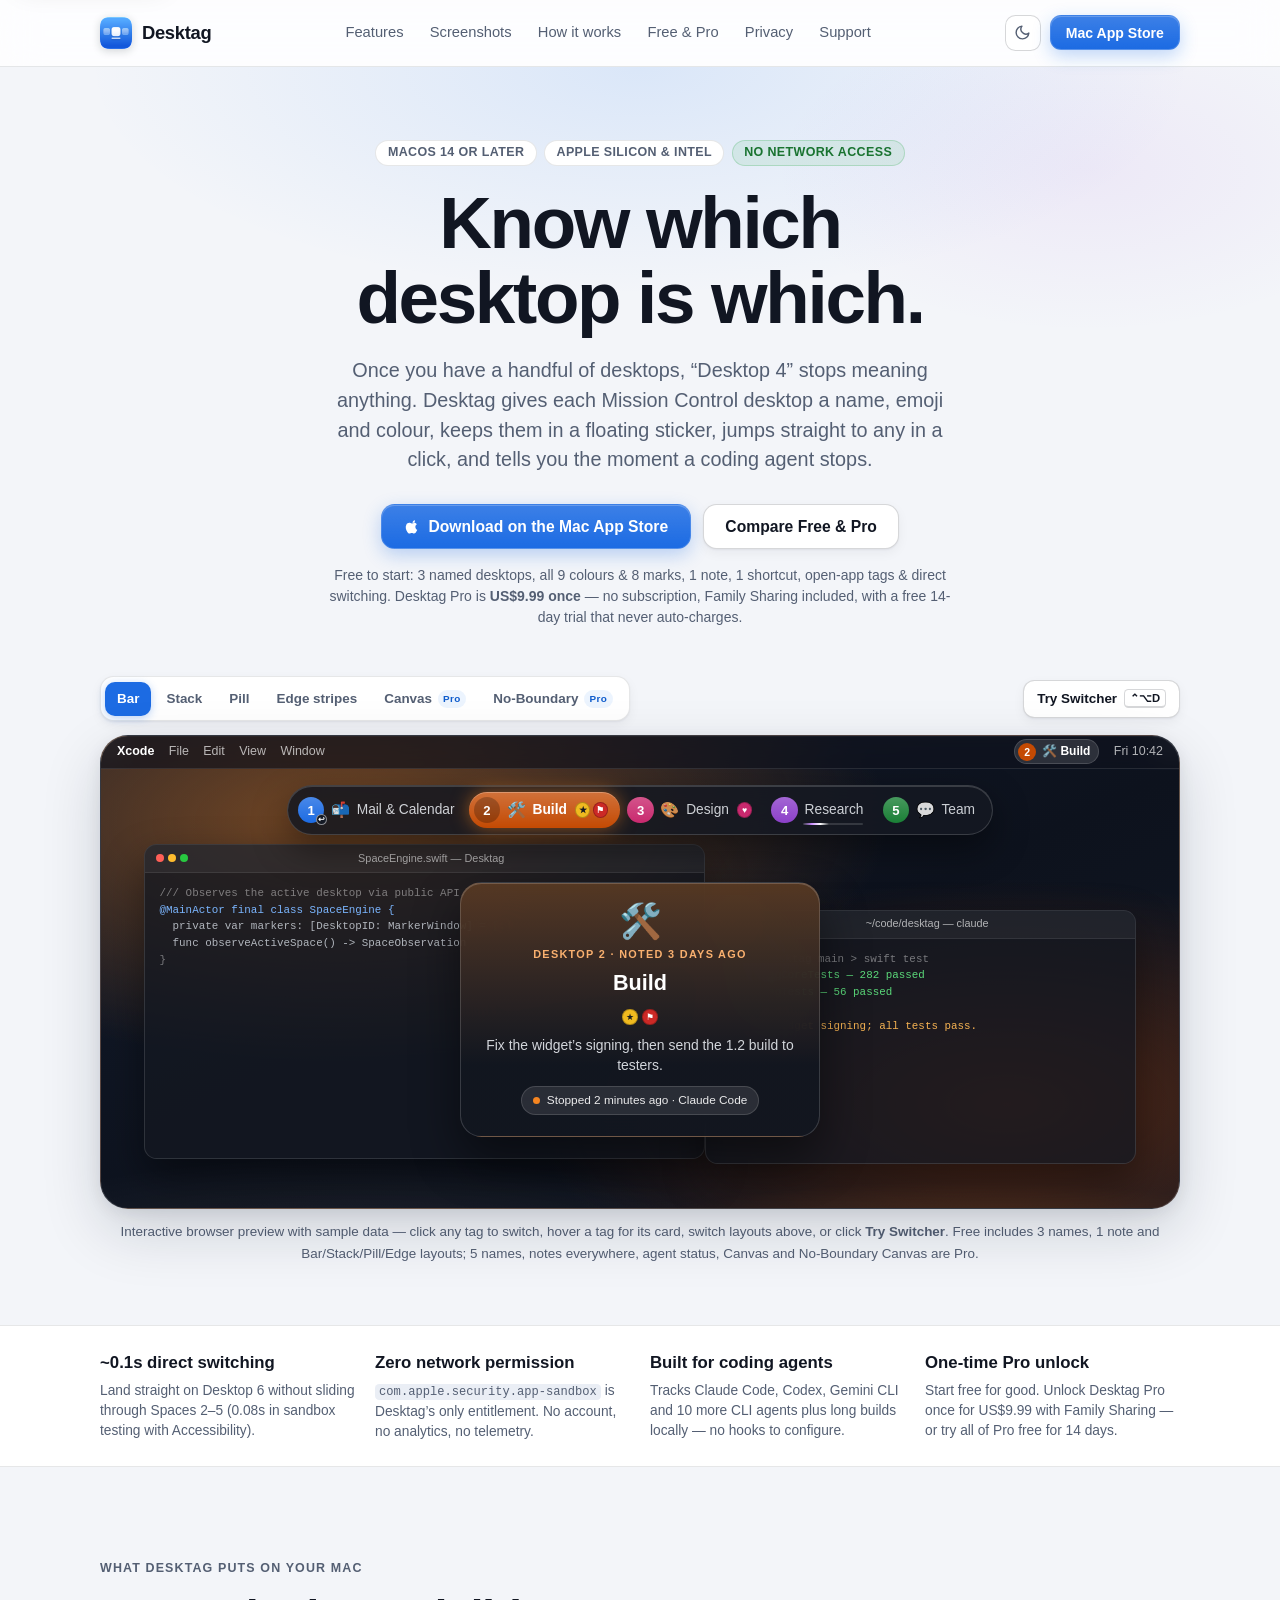
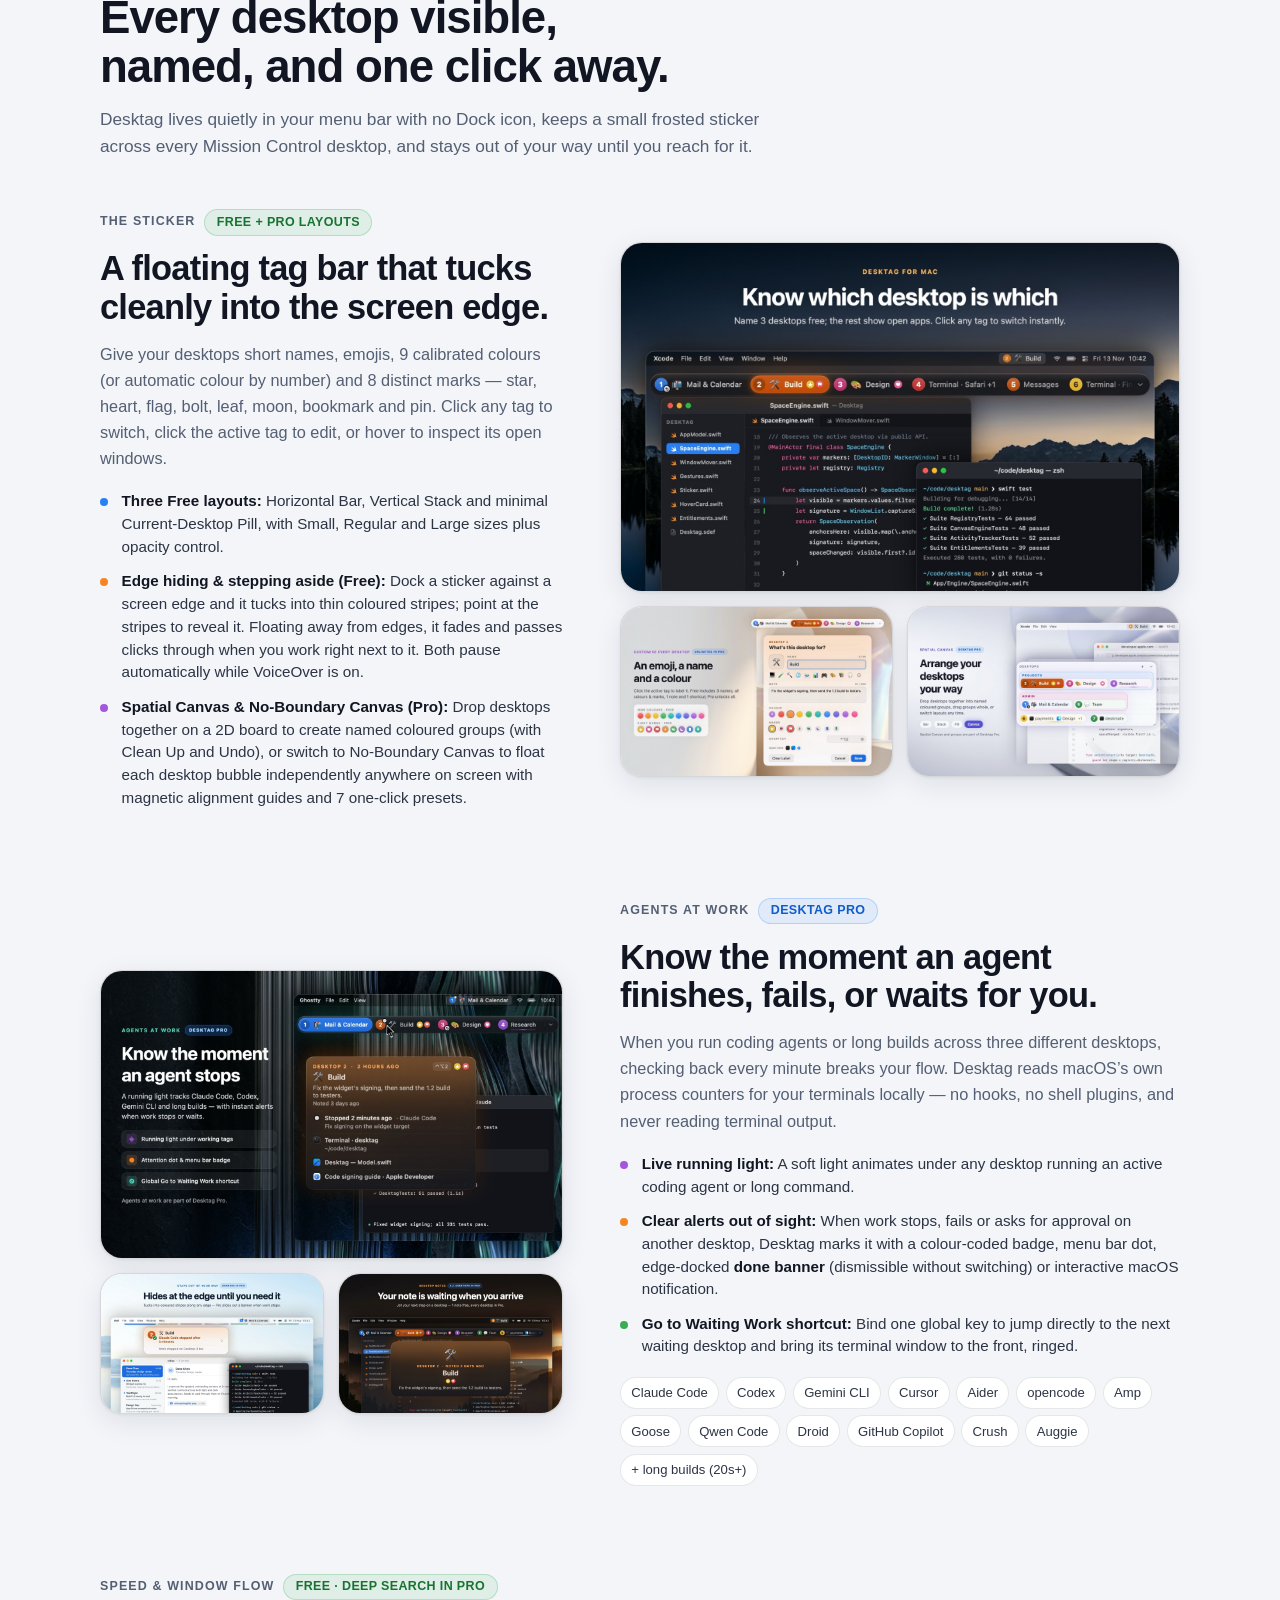
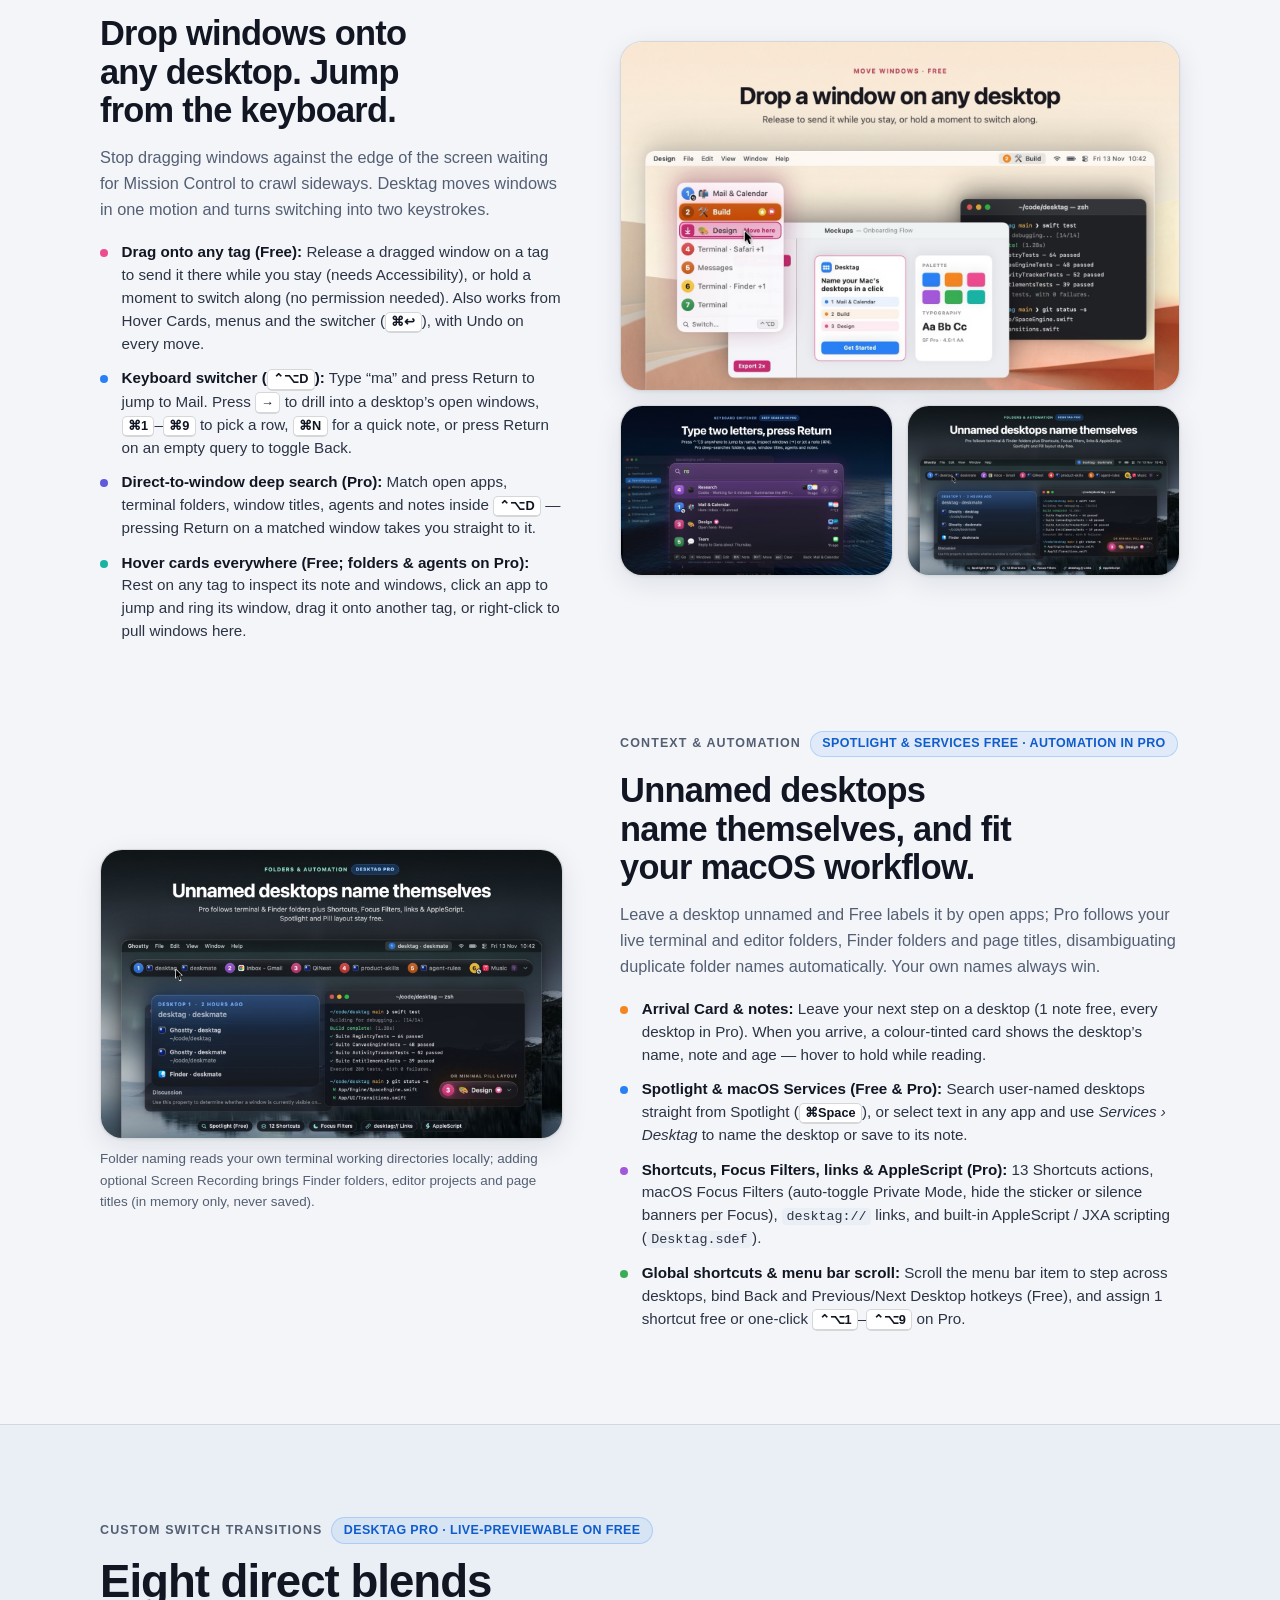
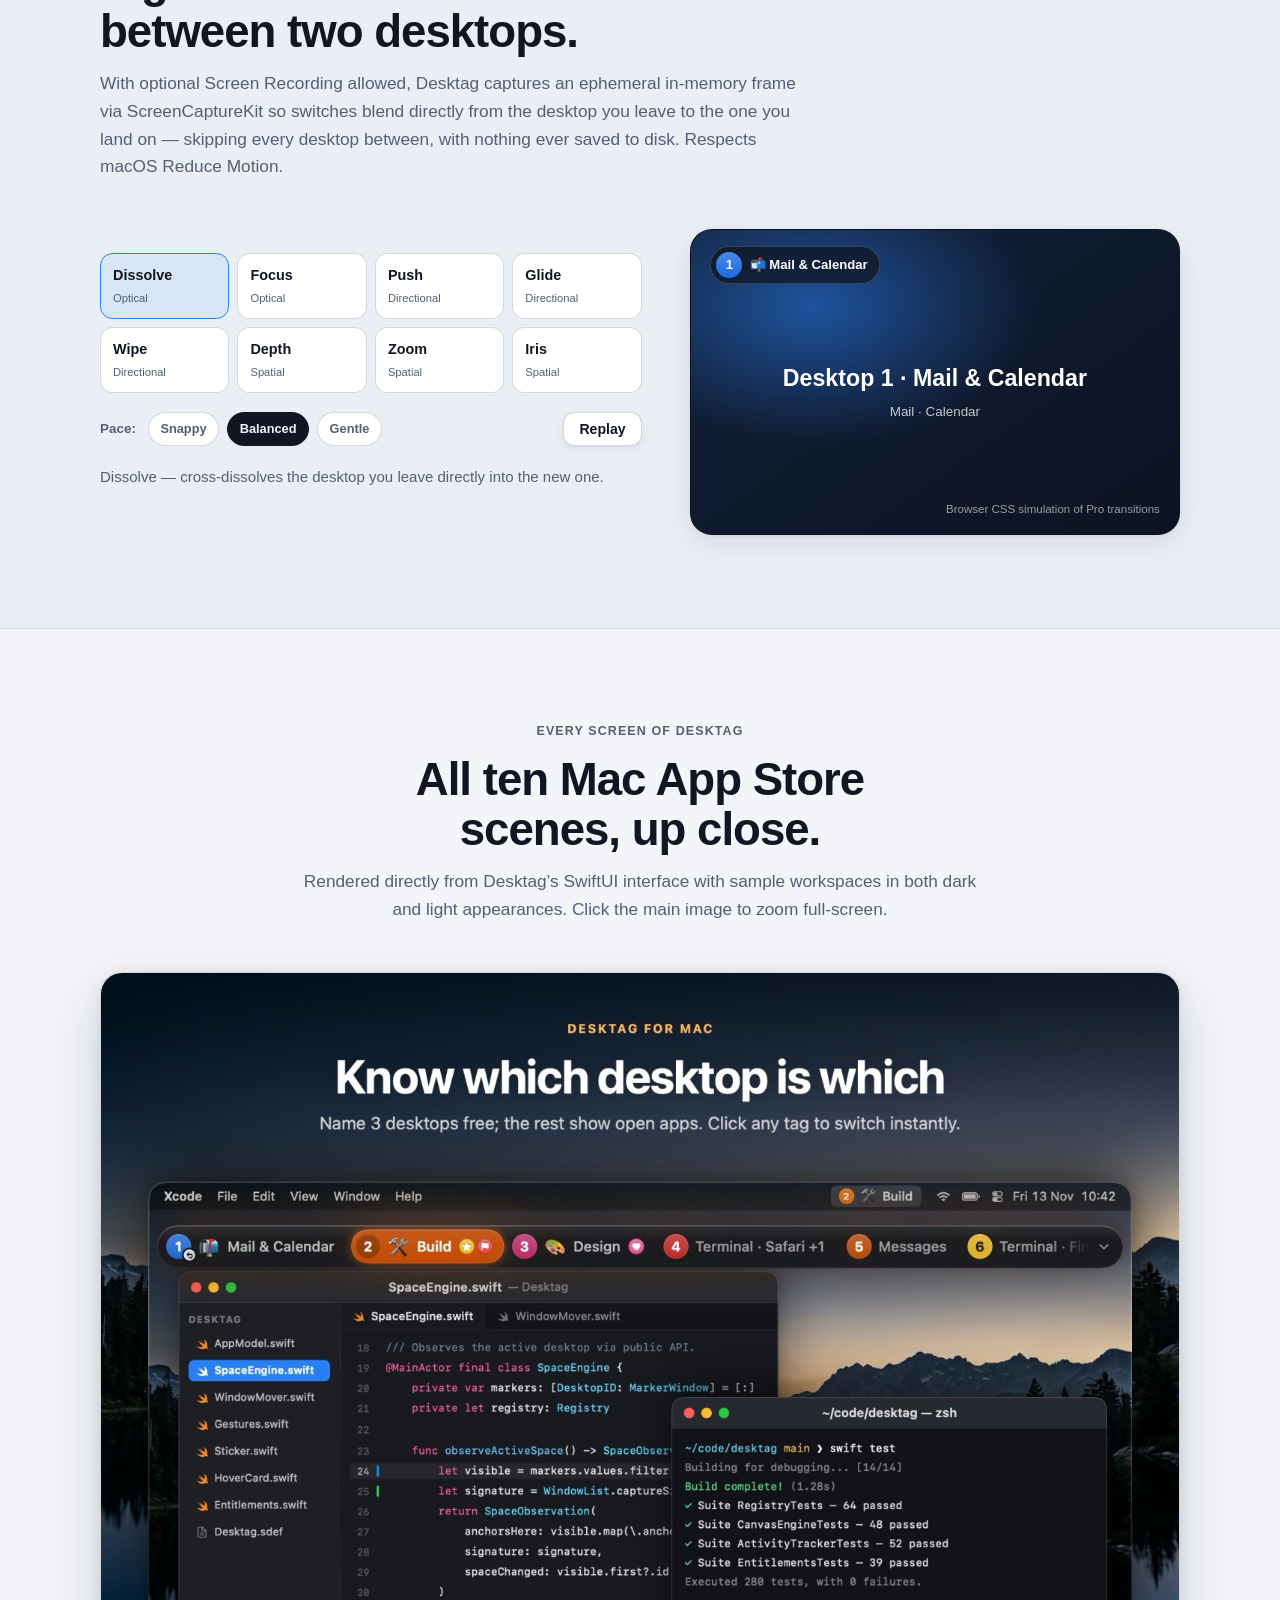
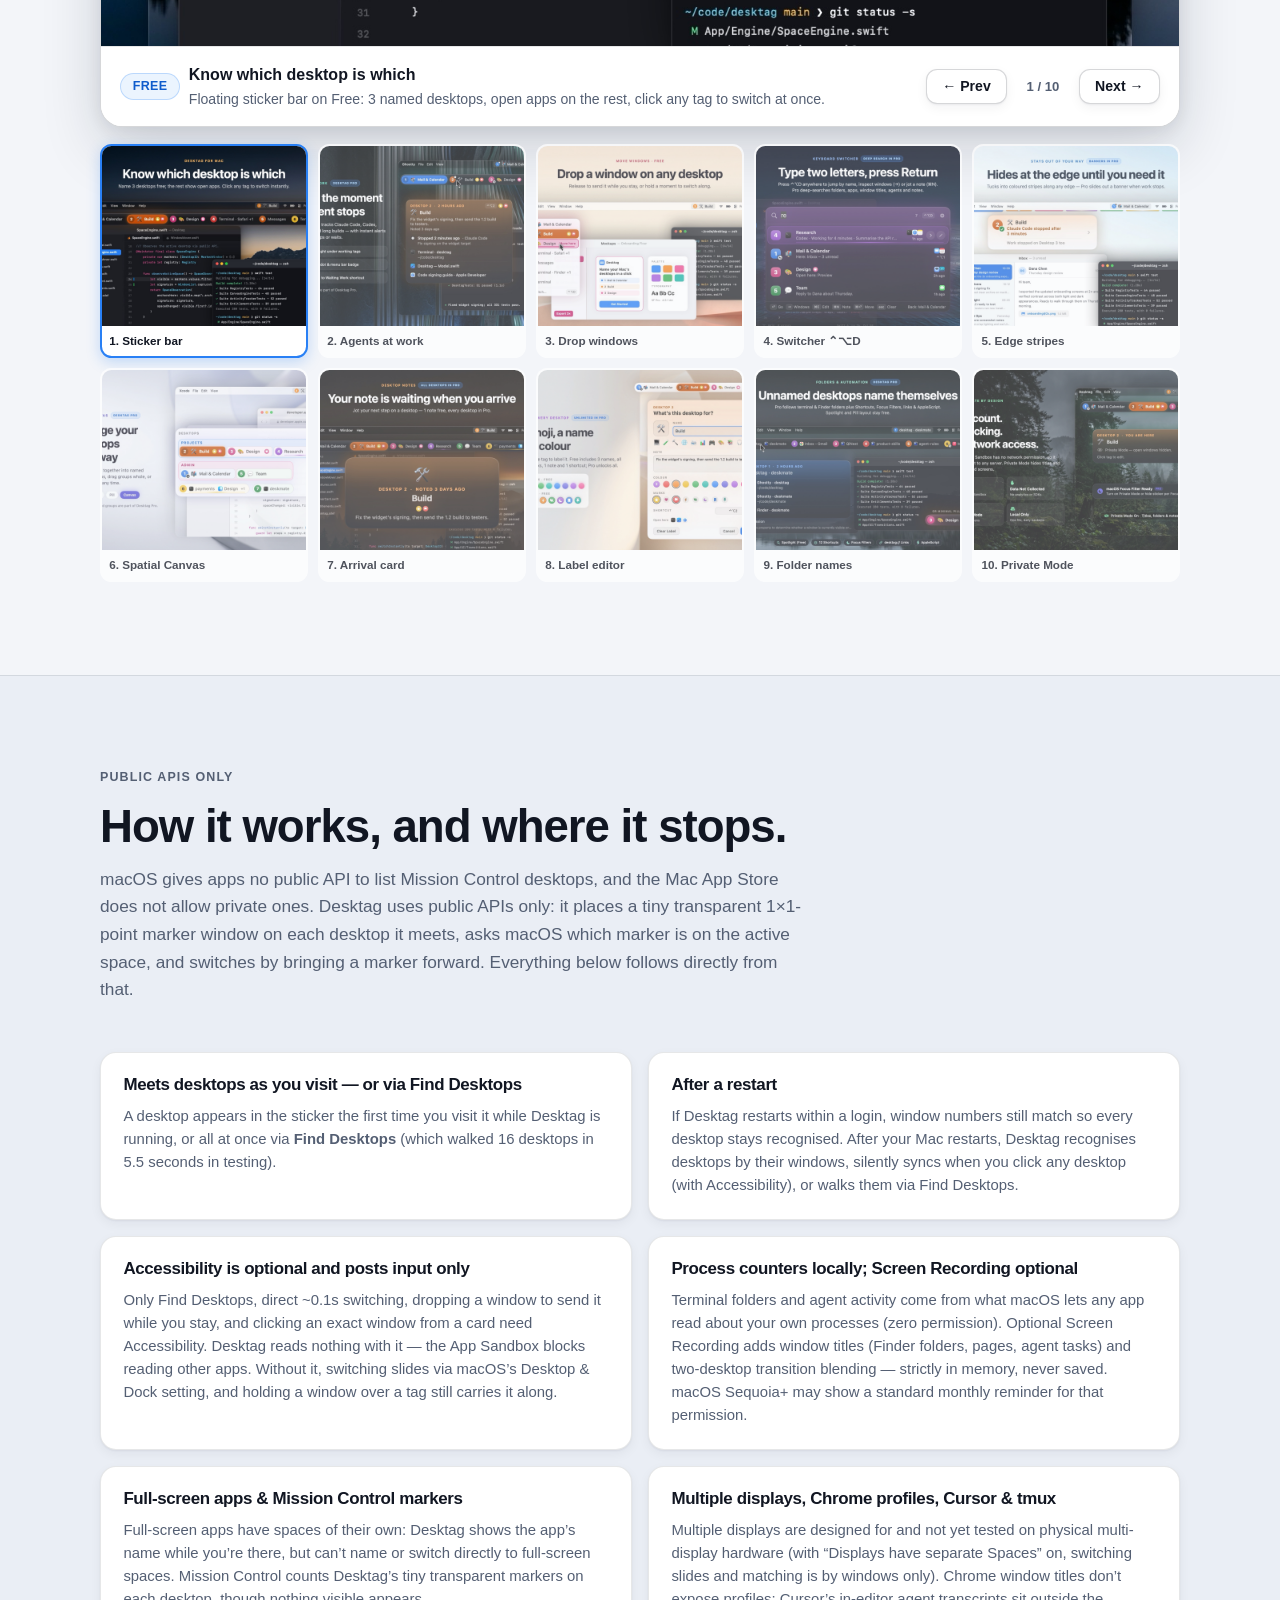
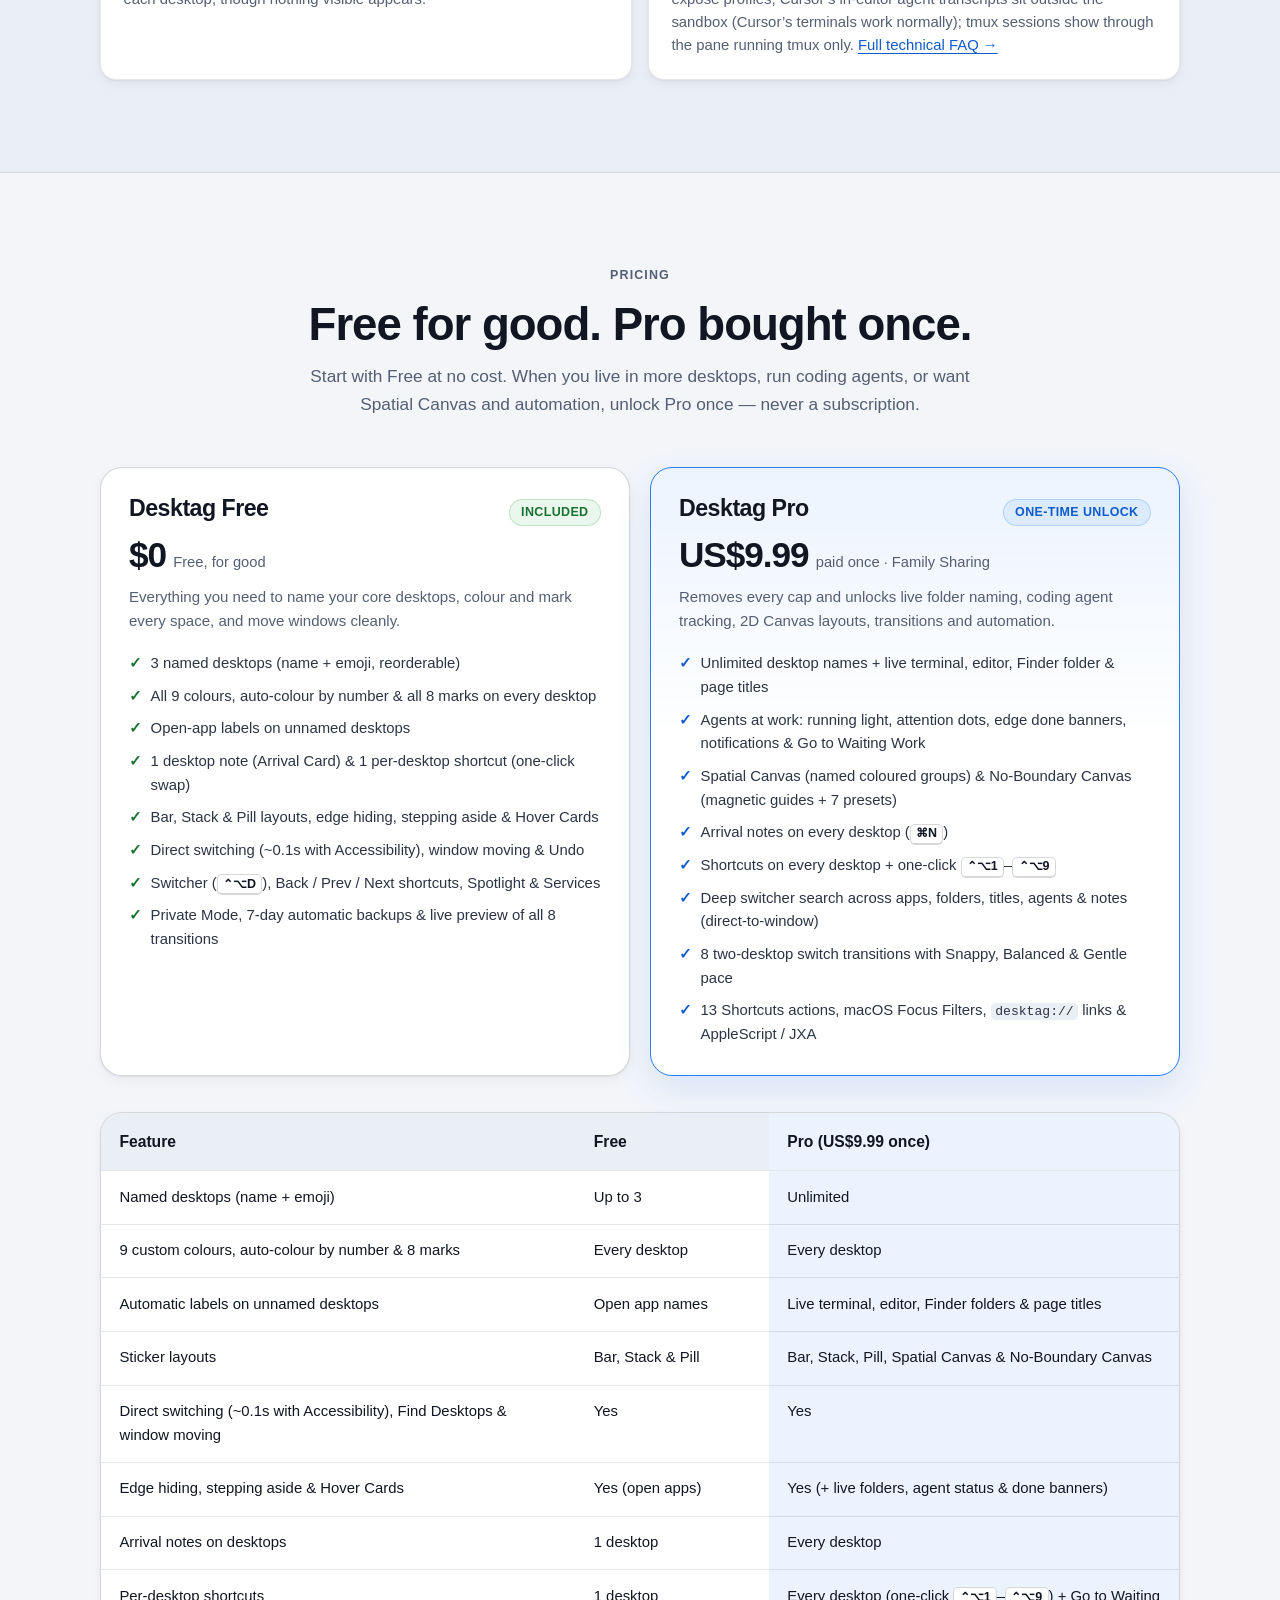
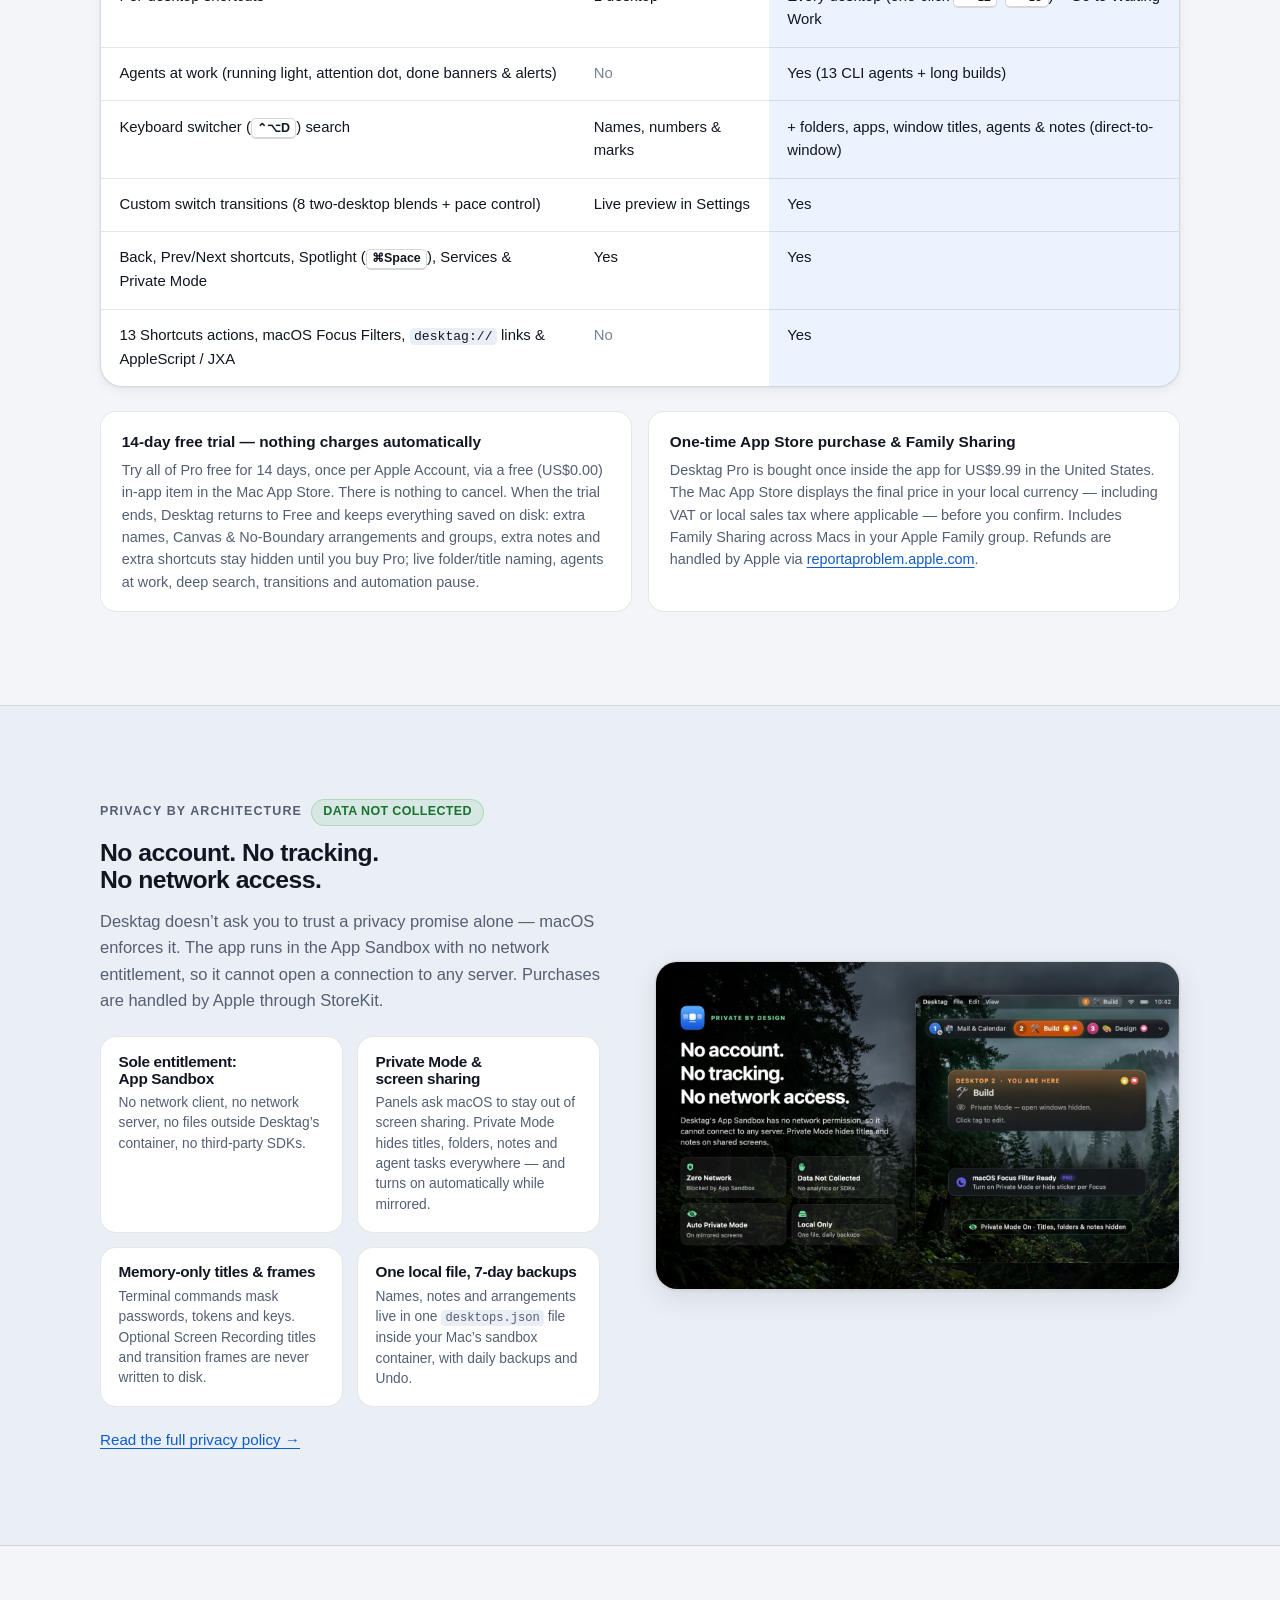
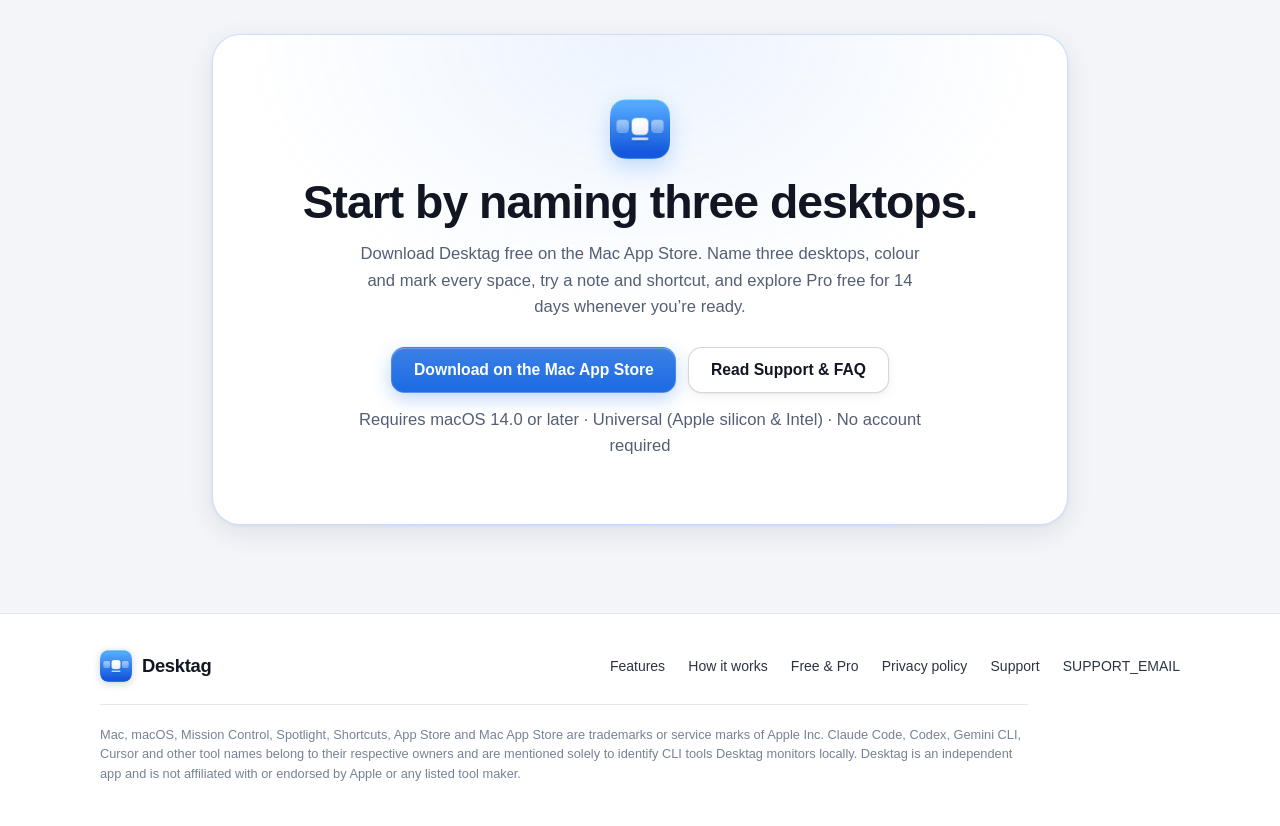
==== index.html @ 2c7b9ea5 "Initial Desktag marketing website for GitHub Pages" ====
<!doctype html>
<html lang="en-GB">
<head>
<meta charset="utf-8">
<meta name="viewport" content="width=device-width, initial-scale=1">
<title>Desktag — Name your Mac’s desktops and jump to any in a click</title>
<meta name="description" content="Desktag names your Mac’s Mission Control desktops, keeps them in a small floating sticker, switches in a click, tracks coding agents at work, and moves windows between desktops. For macOS 14 or later.">
<meta property="og:type" content="website">
<meta property="og:url" content="SITE_URL/">
<meta property="og:title" content="Desktag — Name your Mac’s desktops">
<meta property="og:description" content="Name your Mac’s Mission Control desktops, switch directly without the slide, drop windows onto any desktop, and see the moment coding agents finish or wait.">
<meta property="og:image" content="SITE_URL/assets/og.jpg">
<meta property="og:image:width" content="1200">
<meta property="og:image:height" content="630">
<meta property="og:image:alt" content="Desktag floating sticker across macOS desktops naming Mail &amp; Calendar, Build, Design and open apps">
<meta name="twitter:card" content="summary_large_image">
<meta name="twitter:title" content="Desktag — Name your Mac’s desktops">
<meta name="twitter:description" content="Name your Mac’s desktops, switch directly in a click, drop windows onto any desktop, and track coding agents at work.">
<meta name="twitter:image" content="SITE_URL/assets/og.jpg">
<link rel="canonical" href="SITE_URL/">
<link rel="icon" type="image/png" href="assets/favicon.png">
<link rel="apple-touch-icon" href="assets/apple-touch-icon.png">
<link rel="stylesheet" href="assets/css/styles.css">
<script type="application/ld+json">
{
  "@context": "https://schema.org",
  "@type": "SoftwareApplication",
  "name": "Desktag",
  "url": "SITE_URL/",
  "image": "SITE_URL/assets/og.jpg",
  "softwareVersion": "1.0.0",
  "operatingSystem": "macOS 14.0 or later",
  "applicationCategory": "ProductivityApplication",
  "description": "Name your Mac's Mission Control desktops, switch directly in a click, move windows between desktops, and track coding agents at work.",
  "offers": [
    {
      "@type": "Offer",
      "name": "Desktag Free",
      "price": "0",
      "priceCurrency": "USD"
    },
    {
      "@type": "Offer",
      "name": "Desktag Pro (one-time in-app purchase)",
      "price": "9.99",
      "priceCurrency": "USD"
    }
  ]
}
</script>
</head>
<body>
<a class="skip-link" href="#main">Skip to content</a>

<header class="site-header">
  <div class="wrap header-inner">
    <a class="brand" href="index.html" aria-current="page">
      <img src="assets/icon.png" alt="" width="32" height="32">
      <span>Desktag</span>
    </a>

    <nav class="site-nav" aria-label="Primary" data-site-nav>
      <ul>
        <li><a href="#features">Features</a></li>
        <li><a href="#gallery">Screenshots</a></li>
        <li><a href="#how">How it works</a></li>
        <li><a href="#pro">Free &amp; Pro</a></li>
        <li><a href="privacy.html">Privacy</a></li>
        <li><a href="support.html">Support</a></li>
      </ul>
    </nav>

    <div class="header-actions">
      <button type="button" class="icon-btn" data-theme-toggle aria-label="Switch appearance"></button>
      <a class="btn btn-primary btn-sm header-cta" href="APP_STORE_URL">Mac App Store</a>
      <button type="button" class="icon-btn nav-toggle" data-nav-toggle aria-expanded="false" aria-label="Toggle menu">
        <svg width="18" height="18" viewBox="0 0 24 24" fill="none" stroke="currentColor" stroke-width="2" stroke-linecap="round" aria-hidden="true">
          <path d="M4 7h16M4 12h16M4 17h16"/>
        </svg>
      </button>
    </div>
  </div>
</header>

<main id="main">

<!-- ==================== HERO ==================== -->
<section class="hero">
  <div class="wrap">
    <div class="hero-copy">
      <div class="hero-badges">
        <span class="pill pill-muted">macOS 14 or later</span>
        <span class="pill pill-muted">Apple silicon &amp; Intel</span>
        <span class="pill pill-free">No network access</span>
      </div>
      <h1>Know which desktop is which.</h1>
      <p class="hero-lede">Once you have a handful of desktops, “Desktop 4” stops meaning anything. Desktag gives each Mission Control desktop a name, emoji and colour, keeps them in a floating sticker, jumps straight to any in a click, and tells you the moment a coding agent stops.</p>

      <div class="hero-cta-row">
        <a class="btn btn-primary" href="APP_STORE_URL">
          <svg width="17" height="17" viewBox="0 0 24 24" fill="currentColor" aria-hidden="true">
            <path d="M18.71 19.5c-.83 1.24-1.71 2.45-3.05 2.47-1.34.03-1.77-.79-3.29-.79-1.53 0-2 .77-3.27.82-1.31.05-2.3-1.32-3.14-2.53C4.25 17 2.94 12.45 4.7 9.39c.87-1.52 2.43-2.48 4.12-2.51 1.28-.02 2.5.87 3.29.87.78 0 2.26-1.07 3.81-.91.65.03 2.47.26 3.64 1.98-.09.06-2.17 1.28-2.15 3.81.03 3.02 2.65 4.03 2.68 4.04-.03.07-.42 1.44-1.38 2.83M15.96 6.33c.67-.81 1.12-1.94 1-3.08-.96.04-2.13.64-2.82 1.45-.61.7-.15 1.85-1.01 2.97 1.07.08 2.16-.54 2.83-1.34"/>
          </svg>
          <span>Download on the Mac App Store</span>
        </a>
        <a class="btn btn-secondary" href="#pro">Compare Free &amp; Pro</a>
      </div>

      <p class="hero-pricing-note">
        Free to start: 3 named desktops, all 9 colours &amp; 8 marks, 1 note, 1 shortcut, open-app tags &amp; direct switching.
        Desktag Pro is <strong>US$9.99 once</strong> — no subscription, Family Sharing included, with a free 14-day trial that never auto-charges.
      </p>
    </div>

    <!-- Interactive macOS Desktop Playground -->
    <div class="stage-shell" data-desktag-stage>
      <div class="stage-toolbar">
        <div class="layout-tabs" role="group" aria-label="Preview sticker layout">
          <button type="button" class="layout-tab" data-layout-btn="bar" aria-pressed="true">Bar</button>
          <button type="button" class="layout-tab" data-layout-btn="stack" aria-pressed="false">Stack</button>
          <button type="button" class="layout-tab" data-layout-btn="pill" aria-pressed="false">Pill</button>
          <button type="button" class="layout-tab" data-layout-btn="edge" aria-pressed="false">Edge stripes</button>
          <button type="button" class="layout-tab" data-layout-btn="canvas" aria-pressed="false">Canvas <span class="tab-pro-tag">Pro</span></button>
          <button type="button" class="layout-tab" data-layout-btn="freeform" aria-pressed="false">No-Boundary <span class="tab-pro-tag">Pro</span></button>
        </div>

        <div class="stage-shortcuts">
          <button type="button" class="switcher-trigger" data-open-switcher>
            <span>Try Switcher</span>
            <kbd>⌃⌥D</kbd>
          </button>
        </div>
      </div>

      <div class="mac-screen" data-mac-screen>
        <!-- Simulated macOS menu bar -->
        <div class="mac-menubar" aria-hidden="true">
          <div class="mac-menu-left">
            <span class="mac-menu-app" data-menu-app>Xcode</span>
            <span class="mac-menu-dim">File</span>
            <span class="mac-menu-dim">Edit</span>
            <span class="mac-menu-dim">View</span>
            <span class="mac-menu-dim">Window</span>
          </div>
          <div class="mac-menu-right">
            <span class="mac-desktag-status">
              <span class="mac-status-num" data-menu-num>2</span>
              <span data-menu-name>🛠️ Build</span>
            </span>
            <span class="mac-menu-dim">Fri 10:42</span>
          </div>
        </div>

        <!-- Subtle background windows that change per desktop -->
        <div class="mac-windows" aria-hidden="true">
          <!-- Desktop 1: Mail & Calendar -->
          <div class="mock-win" data-mock-desk="1" style="left:4%;top:18%;width:50%;height:70%">
            <div class="mock-win-bar"><span class="mock-dots"><i></i><i></i><i></i></span><span class="mock-win-title">Inbox — 3 unread</span></div>
            <div class="mock-win-body">
              <div class="mock-line-accent">Dana Chen · 10:38 — Thursday design review</div>
              <div class="mock-line-dim">Exported the 2× onboarding screens and checked contrast…</div>
              <br>
              <div>Alex Rivera · 10:12 — Widget signing fix</div>
              <div class="mock-line-dim">Confirmed clean archive on macOS 15.</div>
            </div>
          </div>
          <div class="mock-win" data-mock-desk="1" style="right:4%;top:28%;width:38%;height:58%">
            <div class="mock-win-bar"><span class="mock-dots"><i></i><i></i><i></i></span><span class="mock-win-title">Calendar — November</span></div>
            <div class="mock-win-body">
              <div class="mock-line-accent">11:00 · TestFlight review</div>
              <div class="mock-line-dim">15:30 · Design walkthrough</div>
            </div>
          </div>

          <!-- Desktop 2: Build -->
          <div class="mock-win is-active" data-mock-desk="2" style="left:4%;top:17%;width:52%;height:72%">
            <div class="mock-win-bar"><span class="mock-dots"><i></i><i></i><i></i></span><span class="mock-win-title">SpaceEngine.swift — Desktag</span></div>
            <div class="mock-win-body">
              <div class="mock-line-dim">/// Observes the active desktop via public API.</div>
              <div class="mock-line-accent">@MainActor final class SpaceEngine {</div>
              <div>&nbsp;&nbsp;private var markers: [DesktopID: MarkerWindow] = [:]</div>
              <div>&nbsp;&nbsp;func observeActiveSpace() -&gt; SpaceObservation</div>
              <div class="mock-line-dim">}</div>
            </div>
          </div>
          <div class="mock-win is-active" data-mock-desk="2" style="right:4%;top:32%;width:40%;height:58%">
            <div class="mock-win-bar"><span class="mock-dots"><i></i><i></i><i></i></span><span class="mock-win-title">~/code/desktag — claude</span></div>
            <div class="mock-win-body">
              <div class="mock-line-dim">~/code/desktag main &gt; swift test</div>
              <div class="mock-line-ok">✓ DesktagCoreTests — 282 passed</div>
              <div class="mock-line-ok">✓ DesktagTests — 56 passed</div>
              <br>
              <div class="mock-line-warn">✳ Fixed widget signing; all tests pass.</div>
            </div>
          </div>

          <!-- Desktop 3: Design -->
          <div class="mock-win" data-mock-desk="3" style="left:8%;top:20%;width:84%;height:68%">
            <div class="mock-win-bar"><span class="mock-dots"><i></i><i></i><i></i></span><span class="mock-win-title">Mockups — Onboarding Flow</span></div>
            <div class="mock-win-body">
              <div class="mock-line-accent">Artboard 1 · Welcome &nbsp;&nbsp;|&nbsp;&nbsp; Artboard 2 · Colour Tags &nbsp;&nbsp;|&nbsp;&nbsp; Artboard 3 · Arrival Card</div>
              <div class="mock-line-dim">All 9 jewel-tone fills calibrated ≥ 4.8:1 WCAG AA contrast</div>
            </div>
          </div>

          <!-- Desktop 4: Research -->
          <div class="mock-win" data-mock-desk="4" style="left:4%;top:18%;width:46%;height:70%">
            <div class="mock-win-bar"><span class="mock-dots"><i></i><i></i><i></i></span><span class="mock-win-title">~/notes/api — codex</span></div>
            <div class="mock-win-body">
              <div class="mock-line-accent">◐ Summarising AppKit transition timing…</div>
              <div class="mock-line-dim">Comparing ScreenCaptureKit frame latency (0.08s)</div>
            </div>
          </div>
          <div class="mock-win" data-mock-desk="4" style="right:4%;top:22%;width:44%;height:66%">
            <div class="mock-win-bar"><span class="mock-dots"><i></i><i></i><i></i></span><span class="mock-win-title">developer.apple.com — NSWindow</span></div>
            <div class="mock-win-body">
              <div class="mock-line-accent">var isOnActiveSpace: Bool { get }</div>
              <div class="mock-line-dim">Indicates whether the window is on the currently active space.</div>
            </div>
          </div>

          <!-- Desktop 5: Team -->
          <div class="mock-win" data-mock-desk="5" style="left:16%;top:20%;width:68%;height:66%">
            <div class="mock-win-bar"><span class="mock-dots"><i></i><i></i><i></i></span><span class="mock-win-title">Messages — Dana Chen</span></div>
            <div class="mock-win-body">
              <div class="mock-line-accent">Dana · 10:36</div>
              <div>Uploaded onboarding@2x.png — ready whenever you want to review Thursday’s TestFlight.</div>
            </div>
          </div>
        </div>

        <!-- Live Sticker + Arrival Card container -->
        <div class="mac-workspace" data-mac-workspace>
          <noscript>
            <div class="arrival-card">
              <div class="arrival-emoji">🛠️</div>
              <div class="arrival-kicker">Desktop 2 · Noted 3 days ago</div>
              <div class="arrival-name">Build</div>
              <p class="arrival-note">Fix the widget’s signing, then send the 1.2 build to testers.</p>
            </div>
          </noscript>
        </div>

        <!-- Live Hover Card -->
        <div class="hover-card" data-hover-card aria-hidden="true"></div>

        <!-- Interactive Keyboard Switcher (⌃⌥D) -->
        <div class="switcher-backdrop" data-switcher-backdrop aria-hidden="true">
          <div class="switcher-modal" role="dialog" aria-modal="true" aria-label="Desktag keyboard switcher preview">
            <div class="switcher-search-bar">
              <svg width="16" height="16" viewBox="0 0 24 24" fill="none" stroke="currentColor" stroke-width="2.2" stroke-linecap="round" aria-hidden="true">
                <circle cx="11" cy="11" r="7"/><path d="m20 20-3.5-3.5"/>
              </svg>
              <input type="text" class="switcher-input" data-switcher-input placeholder="Try typing “re”, “claude”, “mail” or “star”…" autocomplete="off" spellcheck="false">
              <kbd>⌃⌥D</kbd>
            </div>
            <div class="switcher-results" data-switcher-results></div>
            <div class="switcher-foot">
              <span><kbd>↩</kbd> Switch &nbsp; <kbd>↑</kbd><kbd>↓</kbd> Pick &nbsp; <kbd>esc</kbd> Close</span>
              <span>Empty query + <kbd>↩</kbd> goes Back</span>
            </div>
          </div>
        </div>
      </div>

      <p class="stage-caption">
        Interactive browser preview with sample data — click any tag to switch, hover a tag for its card, switch layouts above, or click <strong>Try Switcher</strong>. Free includes 3 names, 1 note and Bar/Stack/Pill/Edge layouts; 5 names, notes everywhere, agent status, Canvas and No-Boundary Canvas are Pro.
      </p>
    </div>
  </div>
</section>

<!-- ==================== PROOF STRIP ==================== -->
<section class="proof-strip" aria-label="Key facts">
  <div class="wrap">
    <div class="proof-grid">
      <div class="proof-item">
        <span class="proof-val">~0.1s direct switching</span>
        <span class="proof-desc">Land straight on Desktop 6 without sliding through Spaces 2–5 (0.08s in sandbox testing with Accessibility).</span>
      </div>
      <div class="proof-item">
        <span class="proof-val">Zero network permission</span>
        <span class="proof-desc"><code>com.apple.security.app-sandbox</code> is Desktag’s only entitlement. No account, no analytics, no telemetry.</span>
      </div>
      <div class="proof-item">
        <span class="proof-val">Built for coding agents</span>
        <span class="proof-desc">Tracks Claude Code, Codex, Gemini CLI and 10 more CLI agents plus long builds locally — no hooks to configure.</span>
      </div>
      <div class="proof-item">
        <span class="proof-val">One-time Pro unlock</span>
        <span class="proof-desc">Start free for good. Unlock Desktag Pro once for US$9.99 with Family Sharing — or try all of Pro free for 14 days.</span>
      </div>
    </div>
  </div>
</section>

<!-- ==================== FEATURE SPOTLIGHT CHAPTERS ==================== -->
<section class="section" id="features">
  <div class="wrap">
    <div class="section-head">
      <div class="eyebrow-row">
        <span class="eyebrow">What Desktag puts on your Mac</span>
      </div>
      <h2>Every desktop visible, named, and one click away.</h2>
      <p>Desktag lives quietly in your menu bar with no Dock icon, keeps a small frosted sticker across every Mission Control desktop, and stays out of your way until you reach for it.</p>
    </div>

    <div class="chapters">

      <!-- Chapter 1: The Sticker, Colours, Marks & Edge Hiding -->
      <article class="chapter">
        <div class="chapter-copy">
          <div class="eyebrow-row">
            <span class="eyebrow">The sticker</span>
            <span class="pill pill-free">Free + Pro layouts</span>
          </div>
          <h3>A floating tag bar that tucks cleanly into the screen edge.</h3>
          <p>Give your desktops short names, emojis, 9 calibrated colours (or automatic colour by number) and 8 distinct marks — star, heart, flag, bolt, leaf, moon, bookmark and pin. Click any tag to switch, click the active tag to edit, or hover to inspect its open windows.</p>
          <ul class="chapter-list">
            <li style="--dot-color:var(--c-blue)"><strong>Three Free layouts:</strong> Horizontal Bar, Vertical Stack and minimal Current-Desktop Pill, with Small, Regular and Large sizes plus opacity control.</li>
            <li style="--dot-color:var(--c-orange)"><strong>Edge hiding &amp; stepping aside (Free):</strong> Dock a sticker against a screen edge and it tucks into thin coloured stripes; point at the stripes to reveal it. Floating away from edges, it fades and passes clicks through when you work right next to it. Both pause automatically while VoiceOver is on.</li>
            <li style="--dot-color:var(--c-purple)"><strong>Spatial Canvas &amp; No-Boundary Canvas (Pro):</strong> Drop desktops together on a 2D board to create named coloured groups (with Clean Up and Undo), or switch to No-Boundary Canvas to float each desktop bubble independently anywhere on screen with magnetic alignment guides and 7 one-click presets.</li>
          </ul>
        </div>
        <div class="chapter-media">
          <button type="button" class="shot-frame" data-shot-index="0" aria-label="Enlarge screenshot: Floating sticker bar">
            <img src="assets/shots/1-sticker.jpg" alt="Desktag floating sticker bar on Free showing Mail &amp; Calendar, Build, Design and open apps on unnamed desktops" width="1440" height="900" loading="lazy">
            <span class="shot-zoom-badge">Enlarge</span>
          </button>
          <div class="shot-pair">
            <button type="button" class="shot-frame" data-shot-index="7" aria-label="Enlarge screenshot: Label editor">
              <img src="assets/shots/8-editor.jpg" alt="Desktag label editor with emoji picker, 9 colour swatches, 8 marks, note field and shortcut recorder" width="1440" height="900" loading="lazy">
              <span class="shot-zoom-badge">Enlarge</span>
            </button>
            <button type="button" class="shot-frame" data-shot-index="5" aria-label="Enlarge screenshot: Spatial Canvas">
              <img src="assets/shots/6-canvas.jpg" alt="Spatial Canvas in Desktag Pro showing Projects and Admin coloured desktop groups" width="1440" height="900" loading="lazy">
              <span class="shot-zoom-badge">Enlarge</span>
            </button>
          </div>
        </div>
      </article>

      <!-- Chapter 2: Agents at Work -->
      <article class="chapter is-reversed">
        <div class="chapter-copy">
          <div class="eyebrow-row">
            <span class="eyebrow">Agents at work</span>
            <span class="pill pill-brand">Desktag Pro</span>
          </div>
          <h3>Know the moment an agent finishes, fails, or waits for you.</h3>
          <p>When you run coding agents or long builds across three different desktops, checking back every minute breaks your flow. Desktag reads macOS’s own process counters for your terminals locally — no hooks, no shell plugins, and never reading terminal output.</p>
          <ul class="chapter-list">
            <li style="--dot-color:var(--c-purple)"><strong>Live running light:</strong> A soft light animates under any desktop running an active coding agent or long command.</li>
            <li style="--dot-color:var(--c-orange)"><strong>Clear alerts out of sight:</strong> When work stops, fails or asks for approval on another desktop, Desktag marks it with a colour-coded badge, menu bar dot, edge-docked <strong>done banner</strong> (dismissible without switching) or interactive macOS notification.</li>
            <li style="--dot-color:var(--c-green)"><strong>Go to Waiting Work shortcut:</strong> Bind one global key to jump directly to the next waiting desktop and bring its terminal window to the front, ringed.</li>
          </ul>
          <div class="agent-chips" aria-label="Recognised terminal coding agents">
            <span class="agent-chip">Claude Code</span>
            <span class="agent-chip">Codex</span>
            <span class="agent-chip">Gemini CLI</span>
            <span class="agent-chip">Cursor</span>
            <span class="agent-chip">Aider</span>
            <span class="agent-chip">opencode</span>
            <span class="agent-chip">Amp</span>
            <span class="agent-chip">Goose</span>
            <span class="agent-chip">Qwen Code</span>
            <span class="agent-chip">Droid</span>
            <span class="agent-chip">GitHub Copilot</span>
            <span class="agent-chip">Crush</span>
            <span class="agent-chip">Auggie</span>
            <span class="agent-chip">+ long builds (20s+)</span>
          </div>
        </div>
        <div class="chapter-media">
          <button type="button" class="shot-frame" data-shot-index="1" aria-label="Enlarge screenshot: Agents at work">
            <img src="assets/shots/2-agents.jpg" alt="Desktag Pro hover card showing Claude Code stopped 2 minutes ago on Build and Codex working on Research" width="1440" height="900" loading="lazy">
            <span class="shot-zoom-badge">Enlarge</span>
          </button>
          <div class="shot-pair">
            <button type="button" class="shot-frame" data-shot-index="4" aria-label="Enlarge screenshot: Edge hiding and done banner">
              <img src="assets/shots/5-edge.jpg" alt="Sticker docked at the top edge as coloured stripes with a Pro done banner sliding out for Build" width="1440" height="900" loading="lazy">
              <span class="shot-zoom-badge">Enlarge</span>
            </button>
            <button type="button" class="shot-frame" data-shot-index="6" aria-label="Enlarge screenshot: Arrival card and desktop note">
              <img src="assets/shots/7-arrival.jpg" alt="Warm-tinted Arrival Card greeting you on Desktop 2 Build with its saved note and age" width="1440" height="900" loading="lazy">
              <span class="shot-zoom-badge">Enlarge</span>
            </button>
          </div>
        </div>
      </article>

      <!-- Chapter 3: Move Windows & Keyboard Switcher -->
      <article class="chapter">
        <div class="chapter-copy">
          <div class="eyebrow-row">
            <span class="eyebrow">Speed &amp; window flow</span>
            <span class="pill pill-free">Free · Deep search in Pro</span>
          </div>
          <h3>Drop windows onto any desktop. Jump from the keyboard.</h3>
          <p>Stop dragging windows against the edge of the screen waiting for Mission Control to crawl sideways. Desktag moves windows in one motion and turns switching into two keystrokes.</p>
          <ul class="chapter-list">
            <li style="--dot-color:var(--c-pink)"><strong>Drag onto any tag (Free):</strong> Release a dragged window on a tag to send it there while you stay (needs Accessibility), or hold a moment to switch along (no permission needed). Also works from Hover Cards, menus and the switcher (<kbd>⌘↩</kbd>), with Undo on every move.</li>
            <li style="--dot-color:var(--c-blue)"><strong>Keyboard switcher (<kbd>⌃⌥D</kbd>):</strong> Type “ma” and press Return to jump to Mail. Press <kbd>→</kbd> to drill into a desktop’s open windows, <kbd>⌘1</kbd>–<kbd>⌘9</kbd> to pick a row, <kbd>⌘N</kbd> for a quick note, or press Return on an empty query to toggle Back.</li>
            <li style="--dot-color:var(--c-indigo)"><strong>Direct-to-window deep search (Pro):</strong> Match open apps, terminal folders, window titles, agents and notes inside <kbd>⌃⌥D</kbd> — pressing Return on a matched window takes you straight to it.</li>
            <li style="--dot-color:var(--c-mint)"><strong>Hover cards everywhere (Free; folders &amp; agents on Pro):</strong> Rest on any tag to inspect its note and windows, click an app to jump and ring its window, drag it onto another tag, or right-click to pull windows here.</li>
          </ul>
        </div>
        <div class="chapter-media">
          <button type="button" class="shot-frame" data-shot-index="2" aria-label="Enlarge screenshot: Moving a window onto a desktop">
            <img src="assets/shots/3-move.jpg" alt="Dragging a Design window onto the Design tag in Desktag's vertical Stack layout" width="1440" height="900" loading="lazy">
            <span class="shot-zoom-badge">Enlarge</span>
          </button>
          <div class="shot-pair">
            <button type="button" class="shot-frame" data-shot-index="3" aria-label="Enlarge screenshot: Keyboard switcher">
              <img src="assets/shots/4-switcher.jpg" alt="Desktag keyboard switcher filtering for 're' across Research, Mail &amp; Calendar, Design and Team" width="1440" height="900" loading="lazy">
              <span class="shot-zoom-badge">Enlarge</span>
            </button>
            <button type="button" class="shot-frame" data-shot-index="8" aria-label="Enlarge screenshot: Automatic folder naming and automation">
              <img src="assets/shots/9-folders.jpg" alt="Unnamed desktops automatically named after terminal and Finder folders with Pro automation pills" width="1440" height="900" loading="lazy">
              <span class="shot-zoom-badge">Enlarge</span>
            </button>
          </div>
        </div>
      </article>

      <!-- Chapter 4: Auto-naming, Notes & macOS Integration -->
      <article class="chapter is-reversed">
        <div class="chapter-copy">
          <div class="eyebrow-row">
            <span class="eyebrow">Context &amp; automation</span>
            <span class="pill pill-brand">Spotlight &amp; Services free · Automation in Pro</span>
          </div>
          <h3>Unnamed desktops name themselves, and fit your macOS workflow.</h3>
          <p>Leave a desktop unnamed and Free labels it by open apps; Pro follows your live terminal and editor folders, Finder folders and page titles, disambiguating duplicate folder names automatically. Your own names always win.</p>
          <ul class="chapter-list">
            <li style="--dot-color:var(--c-orange)"><strong>Arrival Card &amp; notes:</strong> Leave your next step on a desktop (1 note free, every desktop in Pro). When you arrive, a colour-tinted card shows the desktop’s name, note and age — hover to hold while reading.</li>
            <li style="--dot-color:var(--c-blue)"><strong>Spotlight &amp; macOS Services (Free &amp; Pro):</strong> Search user-named desktops straight from Spotlight (<kbd>⌘Space</kbd>), or select text in any app and use <em>Services › Desktag</em> to name the desktop or save to its note.</li>
            <li style="--dot-color:var(--c-purple)"><strong>Shortcuts, Focus Filters, links &amp; AppleScript (Pro):</strong> 13 Shortcuts actions, macOS Focus Filters (auto-toggle Private Mode, hide the sticker or silence banners per Focus), <code>desktag://</code> links, and built-in AppleScript / JXA scripting (<code>Desktag.sdef</code>).</li>
            <li style="--dot-color:var(--c-green)"><strong>Global shortcuts &amp; menu bar scroll:</strong> Scroll the menu bar item to step across desktops, bind Back and Previous/Next Desktop hotkeys (Free), and assign 1 shortcut free or one-click <kbd>⌃⌥1</kbd>–<kbd>⌃⌥9</kbd> on Pro.</li>
          </ul>
        </div>
        <div class="chapter-media">
          <button type="button" class="shot-frame" data-shot-index="8" aria-label="Enlarge screenshot: Folder auto-naming and automation">
            <img src="assets/shots/9-folders.jpg" alt="Desktag Pro automatically naming unnamed desktops after terminal folders and Finder folders" width="1440" height="900" loading="lazy">
            <span class="shot-zoom-badge">Enlarge</span>
          </button>
          <p class="shot-caption">Folder naming reads your own terminal working directories locally; adding optional Screen Recording brings Finder folders, editor projects and page titles (in memory only, never saved).</p>
        </div>
      </article>

    </div>
  </div>
</section>

<!-- ==================== 8 CUSTOM SWITCH TRANSITIONS (INTERACTIVE) ==================== -->
<section class="section section-alt" id="transitions" aria-labelledby="tx-title">
  <div class="wrap">
    <div class="section-head">
      <div class="eyebrow-row">
        <span class="eyebrow">Custom switch transitions</span>
        <span class="pill pill-brand">Desktag Pro · Live-previewable on Free</span>
      </div>
      <h2 id="tx-title">Eight direct blends between two desktops.</h2>
      <p>With optional Screen Recording allowed, Desktag captures an ephemeral in-memory frame via ScreenCaptureKit so switches blend directly from the desktop you leave to the one you land on — skipping every desktop between, with nothing ever saved to disk. Respects macOS Reduce Motion.</p>
    </div>

    <div class="transitions-wrap" data-transition-studio>
      <div class="transition-controls">
        <div class="transition-grid" role="group" aria-label="Choose a switch transition to preview">
          <button type="button" class="tx-btn" data-tx-kind="fade" aria-pressed="true">
            <span class="tx-name">Dissolve</span><span class="tx-cat">Optical</span>
          </button>
          <button type="button" class="tx-btn" data-tx-kind="blur" aria-pressed="false">
            <span class="tx-name">Focus</span><span class="tx-cat">Optical</span>
          </button>
          <button type="button" class="tx-btn" data-tx-kind="slide" aria-pressed="false">
            <span class="tx-name">Push</span><span class="tx-cat">Directional</span>
          </button>
          <button type="button" class="tx-btn" data-tx-kind="glide" aria-pressed="false">
            <span class="tx-name">Glide</span><span class="tx-cat">Directional</span>
          </button>
          <button type="button" class="tx-btn" data-tx-kind="wipe" aria-pressed="false">
            <span class="tx-name">Wipe</span><span class="tx-cat">Directional</span>
          </button>
          <button type="button" class="tx-btn" data-tx-kind="depth" aria-pressed="false">
            <span class="tx-name">Depth</span><span class="tx-cat">Spatial</span>
          </button>
          <button type="button" class="tx-btn" data-tx-kind="zoom" aria-pressed="false">
            <span class="tx-name">Zoom</span><span class="tx-cat">Spatial</span>
          </button>
          <button type="button" class="tx-btn" data-tx-kind="iris" aria-pressed="false">
            <span class="tx-name">Iris</span><span class="tx-cat">Spatial</span>
          </button>
        </div>

        <div class="pace-bar">
          <span class="pace-label">Pace:</span>
          <button type="button" class="pace-btn" data-tx-pace="snappy" aria-pressed="false">Snappy</button>
          <button type="button" class="pace-btn" data-tx-pace="regular" aria-pressed="true">Balanced</button>
          <button type="button" class="pace-btn" data-tx-pace="relaxed" aria-pressed="false">Gentle</button>
          <button type="button" class="btn btn-secondary btn-sm" data-tx-replay style="margin-left:auto">Replay</button>
        </div>

        <p class="tx-desc" data-tx-desc>Dissolve — cross-dissolves the desktop you leave directly into the new one.</p>
      </div>

      <div>
        <div class="tx-stage" aria-live="polite">
          <div class="tx-pane tx-pane-b" data-tx-pane="b" style="z-index:1">
            <span class="tx-pane-chip">
              <span class="tag-badge" style="--tag-lit:var(--lit-orange)">2</span>
              <span>🛠️ Build</span>
            </span>
            <div class="tx-pane-body">
              <strong>Desktop 2 · Build</strong>
              <span>Xcode · Ghostty · Claude Code</span>
            </div>
            <div class="tx-pane-foot">Browser CSS simulation of Pro transitions</div>
          </div>

          <div class="tx-pane tx-pane-a" data-tx-pane="a" style="z-index:2">
            <span class="tx-pane-chip">
              <span class="tag-badge" style="--tag-lit:var(--lit-blue)">1</span>
              <span>📬 Mail &amp; Calendar</span>
            </span>
            <div class="tx-pane-body">
              <strong>Desktop 1 · Mail &amp; Calendar</strong>
              <span>Mail · Calendar</span>
            </div>
            <div class="tx-pane-foot">Browser CSS simulation of Pro transitions</div>
          </div>
        </div>
      </div>
    </div>
  </div>
</section>

<!-- ==================== ALL 10 SCREENSHOTS GALLERY ==================== -->
<section class="section" id="gallery" aria-labelledby="gallery-title">
  <div class="wrap">
    <div class="section-head section-head-center">
      <div class="eyebrow-row" style="justify-content:center">
        <span class="eyebrow">Every screen of Desktag</span>
      </div>
      <h2 id="gallery-title">All ten Mac App Store scenes, up close.</h2>
      <p>Rendered directly from Desktag’s SwiftUI interface with sample workspaces in both dark and light appearances. Click the main image to zoom full-screen.</p>
    </div>

    <div class="gallery-stage" data-gallery>
      <div class="gallery-main">
        <button type="button" class="gallery-main-btn" data-gallery-zoom aria-label="Open full-screen screenshot preview">
          <img data-gallery-img src="assets/shots/1-sticker.jpg" alt="Know which desktop is which — Floating sticker bar on Free" width="1440" height="900">
        </button>
        <div class="gallery-bar">
          <div class="gallery-meta">
            <span class="pill pill-brand" data-gallery-tier>Free</span>
            <div>
              <div class="gallery-title" data-gallery-title>Know which desktop is which</div>
              <div class="gallery-desc" data-gallery-desc>Floating sticker bar on Free: 3 named desktops, open apps on the rest, click any tag to switch at once.</div>
            </div>
          </div>
          <div class="gallery-nav">
            <button type="button" class="btn btn-secondary btn-sm" data-gallery-prev aria-label="Previous screenshot">← Prev</button>
            <span class="gallery-count" data-gallery-count>1 / 10</span>
            <button type="button" class="btn btn-secondary btn-sm" data-gallery-next aria-label="Next screenshot">Next →</button>
          </div>
        </div>
      </div>

      <div class="gallery-thumbs" role="list" aria-label="Screenshot thumbnails">
        <button type="button" class="thumb-btn" data-thumb-idx="0" aria-current="true">
          <img src="assets/shots/1-sticker.jpg" alt="" width="288" height="180" loading="lazy">
          <span class="thumb-label">1. Sticker bar</span>
        </button>
        <button type="button" class="thumb-btn" data-thumb-idx="1" aria-current="false">
          <img src="assets/shots/2-agents.jpg" alt="" width="288" height="180" loading="lazy">
          <span class="thumb-label">2. Agents at work</span>
        </button>
        <button type="button" class="thumb-btn" data-thumb-idx="2" aria-current="false">
          <img src="assets/shots/3-move.jpg" alt="" width="288" height="180" loading="lazy">
          <span class="thumb-label">3. Drop windows</span>
        </button>
        <button type="button" class="thumb-btn" data-thumb-idx="3" aria-current="false">
          <img src="assets/shots/4-switcher.jpg" alt="" width="288" height="180" loading="lazy">
          <span class="thumb-label">4. Switcher ⌃⌥D</span>
        </button>
        <button type="button" class="thumb-btn" data-thumb-idx="4" aria-current="false">
          <img src="assets/shots/5-edge.jpg" alt="" width="288" height="180" loading="lazy">
          <span class="thumb-label">5. Edge stripes</span>
        </button>
        <button type="button" class="thumb-btn" data-thumb-idx="5" aria-current="false">
          <img src="assets/shots/6-canvas.jpg" alt="" width="288" height="180" loading="lazy">
          <span class="thumb-label">6. Spatial Canvas</span>
        </button>
        <button type="button" class="thumb-btn" data-thumb-idx="6" aria-current="false">
          <img src="assets/shots/7-arrival.jpg" alt="" width="288" height="180" loading="lazy">
          <span class="thumb-label">7. Arrival card</span>
        </button>
        <button type="button" class="thumb-btn" data-thumb-idx="7" aria-current="false">
          <img src="assets/shots/8-editor.jpg" alt="" width="288" height="180" loading="lazy">
          <span class="thumb-label">8. Label editor</span>
        </button>
        <button type="button" class="thumb-btn" data-thumb-idx="8" aria-current="false">
          <img src="assets/shots/9-folders.jpg" alt="" width="288" height="180" loading="lazy">
          <span class="thumb-label">9. Folder names</span>
        </button>
        <button type="button" class="thumb-btn" data-thumb-idx="9" aria-current="false">
          <img src="assets/shots/10-private.jpg" alt="" width="288" height="180" loading="lazy">
          <span class="thumb-label">10. Private Mode</span>
        </button>
      </div>
    </div>
  </div>
</section>

<!-- ==================== HOW IT WORKS & WHERE IT STOPS ==================== -->
<section class="section section-alt" id="how" aria-labelledby="how-title">
  <div class="wrap">
    <div class="section-head">
      <div class="eyebrow-row">
        <span class="eyebrow">Public APIs only</span>
      </div>
      <h2 id="how-title">How it works, and where it stops.</h2>
      <p>macOS gives apps no public API to list Mission Control desktops, and the Mac App Store does not allow private ones. Desktag uses public APIs only: it places a tiny transparent 1×1-point marker window on each desktop it meets, asks macOS which marker is on the active space, and switches by bringing a marker forward. Everything below follows directly from that.</p>
    </div>

    <div class="limits-grid">
      <div class="limit-card">
        <h3>Meets desktops as you visit — or via Find Desktops</h3>
        <p>A desktop appears in the sticker the first time you visit it while Desktag is running, or all at once via <strong>Find Desktops</strong> (which walked 16 desktops in 5.5 seconds in testing).</p>
      </div>

      <div class="limit-card">
        <h3>After a restart</h3>
        <p>If Desktag restarts within a login, window numbers still match so every desktop stays recognised. After your Mac restarts, Desktag recognises desktops by their windows, silently syncs when you click any desktop (with Accessibility), or walks them via Find Desktops.</p>
      </div>

      <div class="limit-card">
        <h3>Accessibility is optional and posts input only</h3>
        <p>Only Find Desktops, direct ~0.1s switching, dropping a window to send it while you stay, and clicking an exact window from a card need Accessibility. Desktag reads nothing with it — the App Sandbox blocks reading other apps. Without it, switching slides via macOS’s Desktop &amp; Dock setting, and holding a window over a tag still carries it along.</p>
      </div>

      <div class="limit-card">
        <h3>Process counters locally; Screen Recording optional</h3>
        <p>Terminal folders and agent activity come from what macOS lets any app read about your own processes (zero permission). Optional Screen Recording adds window titles (Finder folders, pages, agent tasks) and two-desktop transition blending — strictly in memory, never saved. macOS Sequoia+ may show a standard monthly reminder for that permission.</p>
      </div>

      <div class="limit-card">
        <h3>Full-screen apps &amp; Mission Control markers</h3>
        <p>Full-screen apps have spaces of their own: Desktag shows the app’s name while you’re there, but can’t name or switch directly to full-screen spaces. Mission Control counts Desktag’s tiny transparent markers on each desktop, though nothing visible appears.</p>
      </div>

      <div class="limit-card">
        <h3>Multiple displays, Chrome profiles, Cursor &amp; tmux</h3>
        <p>Multiple displays are designed for and not yet tested on physical multi-display hardware (with “Displays have separate Spaces” on, switching slides and matching is by windows only). Chrome window titles don’t expose profiles; Cursor’s in-editor agent transcripts sit outside the sandbox (Cursor’s terminals work normally); tmux sessions show through the pane running tmux only. <a href="support.html">Full technical FAQ →</a></p>
      </div>
    </div>
  </div>
</section>

<!-- ==================== FREE & PRO PRICING ==================== -->
<section class="section" id="pro" aria-labelledby="pro-title">
  <div class="wrap">
    <div class="section-head section-head-center">
      <div class="eyebrow-row" style="justify-content:center">
        <span class="eyebrow">Pricing</span>
      </div>
      <h2 id="pro-title">Free for good. Pro bought once.</h2>
      <p>Start with Free at no cost. When you live in more desktops, run coding agents, or want Spatial Canvas and automation, unlock Pro once — never a subscription.</p>
    </div>

    <div class="plan-cards">
      <div class="plan-card">
        <div class="plan-top">
          <h3 class="plan-name">Desktag Free</h3>
          <span class="pill pill-free">Included</span>
        </div>
        <div class="plan-price">
          <span class="plan-amount">$0</span>
          <span class="plan-cadence">Free, for good</span>
        </div>
        <p class="plan-summary">Everything you need to name your core desktops, colour and mark every space, and move windows cleanly.</p>
        <ul class="plan-highlights">
          <li>3 named desktops (name + emoji, reorderable)</li>
          <li>All 9 colours, auto-colour by number &amp; all 8 marks on every desktop</li>
          <li>Open-app labels on unnamed desktops</li>
          <li>1 desktop note (Arrival Card) &amp; 1 per-desktop shortcut (one-click swap)</li>
          <li>Bar, Stack &amp; Pill layouts, edge hiding, stepping aside &amp; Hover Cards</li>
          <li>Direct switching (~0.1s with Accessibility), window moving &amp; Undo</li>
          <li>Switcher (<kbd>⌃⌥D</kbd>), Back / Prev / Next shortcuts, Spotlight &amp; Services</li>
          <li>Private Mode, 7-day automatic backups &amp; live preview of all 8 transitions</li>
        </ul>
      </div>

      <div class="plan-card plan-card-pro">
        <div class="plan-top">
          <h3 class="plan-name">Desktag Pro</h3>
          <span class="pill pill-brand">One-time unlock</span>
        </div>
        <div class="plan-price">
          <span class="plan-amount">US$9.99</span>
          <span class="plan-cadence">paid once · Family Sharing</span>
        </div>
        <p class="plan-summary">Removes every cap and unlocks live folder naming, coding agent tracking, 2D Canvas layouts, transitions and automation.</p>
        <ul class="plan-highlights">
          <li>Unlimited desktop names + live terminal, editor, Finder folder &amp; page titles</li>
          <li>Agents at work: running light, attention dots, edge done banners, notifications &amp; Go to Waiting Work</li>
          <li>Spatial Canvas (named coloured groups) &amp; No-Boundary Canvas (magnetic guides + 7 presets)</li>
          <li>Arrival notes on every desktop (<kbd>⌘N</kbd>)</li>
          <li>Shortcuts on every desktop + one-click <kbd>⌃⌥1</kbd>–<kbd>⌃⌥9</kbd></li>
          <li>Deep switcher search across apps, folders, titles, agents &amp; notes (direct-to-window)</li>
          <li>8 two-desktop switch transitions with Snappy, Balanced &amp; Gentle pace</li>
          <li>13 Shortcuts actions, macOS Focus Filters, <code>desktag://</code> links &amp; AppleScript / JXA</li>
        </ul>
      </div>
    </div>

    <div class="table-card">
      <table class="compare-table">
        <caption class="sr-only">Detailed feature comparison between Desktag Free and Desktag Pro</caption>
        <thead>
          <tr>
            <th scope="col">Feature</th>
            <th scope="col">Free</th>
            <th scope="col">Pro (US$9.99 once)</th>
          </tr>
        </thead>
        <tbody>
          <tr>
            <th scope="row">Named desktops (name + emoji)</th>
            <td>Up to 3</td>
            <td>Unlimited</td>
          </tr>
          <tr>
            <th scope="row">9 custom colours, auto-colour by number &amp; 8 marks</th>
            <td>Every desktop</td>
            <td>Every desktop</td>
          </tr>
          <tr>
            <th scope="row">Automatic labels on unnamed desktops</th>
            <td>Open app names</td>
            <td>Live terminal, editor, Finder folders &amp; page titles</td>
          </tr>
          <tr>
            <th scope="row">Sticker layouts</th>
            <td>Bar, Stack &amp; Pill</td>
            <td>Bar, Stack, Pill, Spatial Canvas &amp; No-Boundary Canvas</td>
          </tr>
          <tr>
            <th scope="row">Direct switching (~0.1s with Accessibility), Find Desktops &amp; window moving</th>
            <td>Yes</td>
            <td>Yes</td>
          </tr>
          <tr>
            <th scope="row">Edge hiding, stepping aside &amp; Hover Cards</th>
            <td>Yes (open apps)</td>
            <td>Yes (+ live folders, agent status &amp; done banners)</td>
          </tr>
          <tr>
            <th scope="row">Arrival notes on desktops</th>
            <td>1 desktop</td>
            <td>Every desktop</td>
          </tr>
          <tr>
            <th scope="row">Per-desktop shortcuts</th>
            <td>1 desktop</td>
            <td>Every desktop (one-click <kbd>⌃⌥1</kbd>–<kbd>⌃⌥9</kbd>) + Go to Waiting Work</td>
          </tr>
          <tr>
            <th scope="row">Agents at work (running light, attention dot, done banners &amp; alerts)</th>
            <td class="cell-no">No</td>
            <td>Yes (13 CLI agents + long builds)</td>
          </tr>
          <tr>
            <th scope="row">Keyboard switcher (<kbd>⌃⌥D</kbd>) search</th>
            <td>Names, numbers &amp; marks</td>
            <td>+ folders, apps, window titles, agents &amp; notes (direct-to-window)</td>
          </tr>
          <tr>
            <th scope="row">Custom switch transitions (8 two-desktop blends + pace control)</th>
            <td>Live preview in Settings</td>
            <td>Yes</td>
          </tr>
          <tr>
            <th scope="row">Back, Prev/Next shortcuts, Spotlight (<kbd>⌘Space</kbd>), Services &amp; Private Mode</th>
            <td>Yes</td>
            <td>Yes</td>
          </tr>
          <tr>
            <th scope="row">13 Shortcuts actions, macOS Focus Filters, <code>desktag://</code> links &amp; AppleScript / JXA</th>
            <td class="cell-no">No</td>
            <td>Yes</td>
          </tr>
        </tbody>
      </table>
    </div>

    <div class="plan-terms">
      <div class="term-box">
        <strong>14-day free trial — nothing charges automatically</strong>
        Try all of Pro free for 14 days, once per Apple Account, via a free (US$0.00) in-app item in the Mac App Store. There is nothing to cancel. When the trial ends, Desktag returns to Free and keeps everything saved on disk: extra names, Canvas &amp; No-Boundary arrangements and groups, extra notes and extra shortcuts stay hidden until you buy Pro; live folder/title naming, agents at work, deep search, transitions and automation pause.
      </div>
      <div class="term-box">
        <strong>One-time App Store purchase &amp; Family Sharing</strong>
        Desktag Pro is bought once inside the app for US$9.99 in the United States. The Mac App Store displays the final price in your local currency — including VAT or local sales tax where applicable — before you confirm. Includes Family Sharing across Macs in your Apple Family group. Refunds are handled by Apple via <a href="https://reportaproblem.apple.com">reportaproblem.apple.com</a>.
      </div>
    </div>
  </div>
</section>

<!-- ==================== PRIVACY PROOF ==================== -->
<section class="section section-alt" id="privacy" aria-labelledby="privacy-title">
  <div class="wrap">
    <div class="privacy-grid">
      <div>
        <div class="eyebrow-row">
          <span class="eyebrow">Privacy by architecture</span>
          <span class="pill pill-free">Data Not Collected</span>
        </div>
        <h2 id="privacy-title">No account. No tracking. No network access.</h2>
        <p style="margin-top:0.9rem;color:var(--muted)">Desktag doesn’t ask you to trust a privacy promise alone — macOS enforces it. The app runs in the App Sandbox with no network entitlement, so it cannot open a connection to any server. Purchases are handled by Apple through StoreKit.</p>

        <div class="privacy-cards">
          <div class="privacy-card">
            <h3>Sole entitlement: App Sandbox</h3>
            <p>No network client, no network server, no files outside Desktag’s container, no third-party SDKs.</p>
          </div>
          <div class="privacy-card">
            <h3>Private Mode &amp; screen sharing</h3>
            <p>Panels ask macOS to stay out of screen sharing. Private Mode hides titles, folders, notes and agent tasks everywhere — and turns on automatically while mirrored.</p>
          </div>
          <div class="privacy-card">
            <h3>Memory-only titles &amp; frames</h3>
            <p>Terminal commands mask passwords, tokens and keys. Optional Screen Recording titles and transition frames are never written to disk.</p>
          </div>
          <div class="privacy-card">
            <h3>One local file, 7-day backups</h3>
            <p>Names, notes and arrangements live in one <code>desktops.json</code> file inside your Mac’s sandbox container, with daily backups and Undo.</p>
          </div>
        </div>

        <p class="privacy-link-row">
          <a href="privacy.html">Read the full privacy policy →</a>
        </p>
      </div>

      <div>
        <button type="button" class="shot-frame" data-shot-index="9" aria-label="Enlarge screenshot: Private by Design">
          <img src="assets/shots/10-private.jpg" alt="Desktag Private Mode hiding open window titles on shared screens with Focus Filter support" width="1440" height="900" loading="lazy">
          <span class="shot-zoom-badge">Enlarge</span>
        </button>
      </div>
    </div>
  </div>
</section>

<!-- ==================== CLOSING CTA ==================== -->
<section class="closing-band">
  <div class="wrap-narrow">
    <div class="closing-card">
      <img src="assets/icon.png" alt="" width="60" height="60">
      <h2>Start by naming three desktops.</h2>
      <p>Download Desktag free on the Mac App Store. Name three desktops, colour and mark every space, try a note and shortcut, and explore Pro free for 14 days whenever you’re ready.</p>
      <div class="closing-actions">
        <a class="btn btn-primary" href="APP_STORE_URL">Download on the Mac App Store</a>
        <a class="btn btn-secondary" href="support.html">Read Support &amp; FAQ</a>
      </div>
      <p class="closing-meta">Requires macOS 14.0 or later · Universal (Apple silicon &amp; Intel) · No account required</p>
    </div>
  </div>
</section>

</main>

<!-- ==================== LIGHTBOX ==================== -->
<div class="lightbox" data-lightbox aria-hidden="true" role="dialog" aria-modal="true" aria-label="Screenshot viewer">
  <div class="lightbox-inner">
    <img class="lightbox-img" data-lightbox-img src="assets/shots/1-sticker.jpg" alt="">
    <div class="lightbox-bar">
      <span data-lightbox-caption></span>
      <div class="lightbox-controls">
        <button type="button" class="lightbox-btn" data-lightbox-prev>← Prev</button>
        <button type="button" class="lightbox-btn" data-lightbox-next>Next →</button>
        <button type="button" class="lightbox-btn" data-lightbox-close>Close</button>
      </div>
    </div>
  </div>
</div>

<!-- ==================== FOOTER ==================== -->
<footer class="site-footer">
  <div class="wrap">
    <div class="footer-top">
      <a class="brand" href="index.html">
        <img src="assets/icon.png" alt="" width="28" height="28">
        <span>Desktag</span>
      </a>
      <ul class="footer-links">
        <li><a href="#features">Features</a></li>
        <li><a href="#how">How it works</a></li>
        <li><a href="#pro">Free &amp; Pro</a></li>
        <li><a href="privacy.html">Privacy policy</a></li>
        <li><a href="support.html">Support</a></li>
        <li><a href="mailto:SUPPORT_EMAIL">SUPPORT_EMAIL</a></li>
      </ul>
    </div>
    <p class="footer-legal">
      Mac, macOS, Mission Control, Spotlight, Shortcuts, App Store and Mac App Store are trademarks or service marks of Apple Inc. Claude Code, Codex, Gemini CLI, Cursor and other tool names belong to their respective owners and are mentioned solely to identify CLI tools Desktag monitors locally. Desktag is an independent app and is not affiliated with or endorsed by Apple or any listed tool maker.
    </p>
  </div>
</footer>

<script src="assets/js/main.js" defer></script>
</body>
</html>
---- assets/css/styles.css ----
/* Desktag Marketing Site — Native macOS design system.
   Zero external fonts, zero external scripts, zero tracking.
   Palette calibrated directly from App/UI/Theme.swift (WCAG AA+ contrast). */

:root {
  color-scheme: light dark;

  /* Core surfaces — Light studio appearance */
  --bg: #f3f5f9;
  --bg-subtle: #eaeef5;
  --surface: #ffffff;
  --surface-elevated: rgba(255, 255, 255, 0.88);
  --glass: rgba(255, 255, 255, 0.82);
  --glass-strong: rgba(250, 251, 254, 0.92);
  --ink: #111622;
  --ink-soft: #2c3444;
  --muted: #545f73;
  --faint: #778296;
  --line: rgba(17, 22, 34, 0.10);
  --line-strong: rgba(17, 22, 34, 0.17);
  --rim-top: rgba(255, 255, 255, 0.85);
  --shadow-sm: 0 1px 2px rgba(15, 23, 42, 0.05), 0 4px 12px rgba(15, 23, 42, 0.05);
  --shadow-md: 0 8px 28px rgba(15, 23, 42, 0.09), 0 1px 3px rgba(15, 23, 42, 0.06);
  --shadow-lg: 0 22px 60px rgba(15, 23, 42, 0.16), 0 4px 16px rgba(15, 23, 42, 0.08);

  /* Brand & interactive tokens */
  --brand: #2980f5;
  --brand-lit: #1c6be3;
  --brand-hover: #1459c7;
  --brand-text: #0f5ccc;
  --brand-wash: rgba(41, 128, 245, 0.09);
  --brand-border: rgba(41, 128, 245, 0.24);
  --green-wash: rgba(56, 173, 84, 0.10);
  --green-border: rgba(56, 173, 84, 0.26);
  --green-text: #197330;

  /* Exact 9 Desktag desktop colours (App/UI/Theme.swift) */
  --c-red: #eb423d;     --lit-red: #cc2926;
  --c-orange: #f58521;  --lit-orange: #c44a03;
  --c-yellow: #edb81a;  --lit-yellow: #f0ba1f;
  --c-green: #38ad54;   --lit-green: #1a8036;
  --c-mint: #1ab3a3;    --lit-mint: #057d70;
  --c-blue: #2980f5;    --lit-blue: #1c6be3;
  --c-indigo: #5e5cdb;  --lit-indigo: #544fd4;
  --c-purple: #a357db;  --lit-purple: #8c40c9;
  --c-pink: #ed4d8f;    --lit-pink: #c9296e;

  /* Typography — Apple-first native stack */
  --font-ui: -apple-system, BlinkMacSystemFont, "SF Pro Text", "Segoe UI", Roboto, "Helvetica Neue", Arial, sans-serif;
  --font-display: ui-rounded, "SF Pro Rounded", -apple-system, BlinkMacSystemFont, "SF Pro Display", "Segoe UI", sans-serif;
  --font-mono: ui-monospace, "SF Mono", Menlo, Consolas, monospace;

  /* Layout rhythm */
  --container: 72rem;
  --measure: 42rem;
  --gutter: clamp(1.15rem, 4vw, 2.25rem);
  --radius-sm: 0.625rem;
  --radius-md: 1rem;
  --radius-lg: 1.375rem;
  --radius-xl: 1.75rem;
}

@media (prefers-color-scheme: dark) {
  :root:not([data-theme="light"]) {
    --bg: #0b0e14;
    --bg-subtle: #111620;
    --surface: #141a24;
    --surface-elevated: rgba(24, 31, 44, 0.88);
    --glass: rgba(18, 22, 30, 0.80);
    --glass-strong: rgba(20, 25, 35, 0.92);
    --ink: #f1f4f9;
    --ink-soft: #d5dce7;
    --muted: #98a4b8;
    --faint: #738096;
    --line: rgba(255, 255, 255, 0.10);
    --line-strong: rgba(255, 255, 255, 0.18);
    --rim-top: rgba(255, 255, 255, 0.16);
    --shadow-sm: 0 1px 2px rgba(0, 0, 0, 0.35), 0 4px 12px rgba(0, 0, 0, 0.25);
    --shadow-md: 0 12px 32px rgba(0, 0, 0, 0.42), 0 2px 6px rgba(0, 0, 0, 0.28);
    --shadow-lg: 0 28px 70px rgba(0, 0, 0, 0.58), 0 6px 20px rgba(0, 0, 0, 0.35);

    --brand-text: #78b0ff;
    --brand-wash: rgba(41, 128, 245, 0.15);
    --brand-border: rgba(120, 176, 255, 0.28);
    --green-wash: rgba(56, 173, 84, 0.15);
    --green-border: rgba(115, 217, 133, 0.26);
    --green-text: #73d985;
  }
}

:root[data-theme="dark"] {
  color-scheme: dark;
  --bg: #0b0e14;
  --bg-subtle: #111620;
  --surface: #141a24;
  --surface-elevated: rgba(24, 31, 44, 0.88);
  --glass: rgba(18, 22, 30, 0.80);
  --glass-strong: rgba(20, 25, 35, 0.92);
  --ink: #f1f4f9;
  --ink-soft: #d5dce7;
  --muted: #98a4b8;
  --faint: #738096;
  --line: rgba(255, 255, 255, 0.10);
  --line-strong: rgba(255, 255, 255, 0.18);
  --rim-top: rgba(255, 255, 255, 0.16);
  --shadow-sm: 0 1px 2px rgba(0, 0, 0, 0.35), 0 4px 12px rgba(0, 0, 0, 0.25);
  --shadow-md: 0 12px 32px rgba(0, 0, 0, 0.42), 0 2px 6px rgba(0, 0, 0, 0.28);
  --shadow-lg: 0 28px 70px rgba(0, 0, 0, 0.58), 0 6px 20px rgba(0, 0, 0, 0.35);

  --brand-text: #78b0ff;
  --brand-wash: rgba(41, 128, 245, 0.15);
  --brand-border: rgba(120, 176, 255, 0.28);
  --green-wash: rgba(56, 173, 84, 0.15);
  --green-border: rgba(115, 217, 133, 0.26);
  --green-text: #73d985;
}

:root[data-theme="light"] {
  color-scheme: light;
}

/* Base reset */

*,
*::before,
*::after {
  box-sizing: border-box;
}

html {
  font-size: 100%;
  -webkit-text-size-adjust: 100%;
  text-size-adjust: 100%;
  scroll-behavior: smooth;
  scroll-padding-top: 5.25rem;
}

body {
  margin: 0;
  background: var(--bg);
  color: var(--ink);
  font-family: var(--font-ui);
  font-size: 1.03125rem;
  line-height: 1.6;
  -webkit-font-smoothing: antialiased;
  -moz-osx-font-smoothing: grayscale;
  overflow-x: clip;
}

h1, h2, h3, h4 {
  font-family: var(--font-display);
  font-weight: 700;
  line-height: 1.1;
  letter-spacing: -0.022em;
  margin: 0;
  color: var(--ink);
  text-wrap: balance;
}

p, ul, ol, dl, figure, table, blockquote {
  margin: 0;
}

img {
  max-width: 100%;
  display: block;
}

a {
  color: var(--brand-text);
  text-underline-offset: 0.2em;
  text-decoration-thickness: 0.06em;
}
a:hover {
  text-decoration-thickness: 0.12em;
}

button {
  font: inherit;
  color: inherit;
}

:focus-visible {
  outline: 2.5px solid var(--brand);
  outline-offset: 3px;
  border-radius: 6px;
}

kbd {
  display: inline-block;
  font-family: var(--font-display);
  font-size: 0.84em;
  font-weight: 600;
  line-height: 1.25;
  padding: 0.1em 0.42em;
  border: 1px solid var(--line-strong);
  border-bottom-width: 2px;
  border-radius: 0.4em;
  background: var(--surface);
  color: var(--ink);
  white-space: nowrap;
}

code {
  font-family: var(--font-mono);
  font-size: 0.88em;
  padding: 0.08em 0.34em;
  border-radius: 0.35em;
  background: var(--bg-subtle);
  overflow-wrap: anywhere;
}

.sr-only {
  position: absolute;
  width: 1px;
  height: 1px;
  margin: -1px;
  padding: 0;
  overflow: hidden;
  clip-path: inset(50%);
  white-space: nowrap;
  border: 0;
}

.skip-link {
  position: fixed;
  left: 1rem;
  top: -4rem;
  z-index: 200;
  padding: 0.6rem 1rem;
  border-radius: var(--radius-sm);
  background: var(--brand-lit);
  color: #fff;
  font-weight: 600;
  text-decoration: none;
  box-shadow: var(--shadow-md);
}
.skip-link:focus {
  top: 0.85rem;
}

.wrap {
  max-width: var(--container);
  margin-inline: auto;
  padding-inline: var(--gutter);
}

.wrap-narrow {
  max-width: 58rem;
  margin-inline: auto;
  padding-inline: var(--gutter);
}

/* Badges & Pills */

.pill {
  display: inline-flex;
  align-items: center;
  gap: 0.4rem;
  max-width: 100%;
  padding: 0.28rem 0.72rem;
  border-radius: 999px;
  font-family: var(--font-display);
  font-size: 0.78rem;
  font-weight: 700;
  letter-spacing: 0.03em;
  text-transform: uppercase;
  line-height: 1.25;
}

.pill-brand {
  background: var(--brand-wash);
  border: 1px solid var(--brand-border);
  color: var(--brand-text);
}

.pill-free {
  background: var(--green-wash);
  border: 1px solid var(--green-border);
  color: var(--green-text);
}

.pill-muted {
  background: var(--surface);
  border: 1px solid var(--line);
  color: var(--muted);
}

.eyebrow-row {
  display: flex;
  flex-wrap: wrap;
  align-items: center;
  gap: 0.55rem;
  margin-bottom: 0.85rem;
}

.eyebrow {
  font-family: var(--font-display);
  font-size: 0.78rem;
  font-weight: 700;
  letter-spacing: 0.09em;
  text-transform: uppercase;
  color: var(--muted);
}

/* Buttons */

.btn {
  display: inline-flex;
  align-items: center;
  justify-content: center;
  gap: 0.52rem;
  padding: 0.8rem 1.35rem;
  border-radius: 0.85rem;
  font-family: var(--font-display);
  font-weight: 700;
  font-size: 0.98rem;
  line-height: 1.15;
  text-decoration: none;
  border: 1px solid transparent;
  cursor: pointer;
  transition: transform 0.14s ease, background-color 0.16s ease, border-color 0.16s ease, box-shadow 0.16s ease;
}
.btn:active {
  transform: scale(0.98);
}

.btn-primary {
  background: linear-gradient(180deg, rgba(255, 255, 255, 0.14), rgba(255, 255, 255, 0)), var(--brand-lit);
  color: #ffffff;
  border-color: rgba(255, 255, 255, 0.14);
  box-shadow: 0 6px 18px rgba(28, 107, 227, 0.28), inset 0 1px 0 rgba(255, 255, 255, 0.22);
}
.btn-primary:hover {
  background: linear-gradient(180deg, rgba(255, 255, 255, 0.18), rgba(255, 255, 255, 0)), var(--brand-hover);
  box-shadow: 0 8px 22px rgba(28, 107, 227, 0.36), inset 0 1px 0 rgba(255, 255, 255, 0.26);
  text-decoration: none;
}

.btn-secondary {
  background: var(--surface);
  color: var(--ink);
  border-color: var(--line-strong);
  box-shadow: var(--shadow-sm);
}
.btn-secondary:hover {
  background: var(--bg-subtle);
  text-decoration: none;
}

.btn-sm {
  padding: 0.52rem 0.95rem;
  font-size: 0.88rem;
  border-radius: 0.7rem;
}

/* Sticky Header */

.site-header {
  position: sticky;
  top: 0;
  z-index: 90;
  background: var(--glass);
  border-bottom: 1px solid var(--line);
}

@supports ((backdrop-filter: blur(1px)) or (-webkit-backdrop-filter: blur(1px))) {
  .site-header {
    -webkit-backdrop-filter: blur(20px) saturate(1.6);
    backdrop-filter: blur(20px) saturate(1.6);
  }
}

.header-inner {
  display: flex;
  align-items: center;
  justify-content: space-between;
  gap: 1rem;
  min-height: 4.1rem;
}

.brand {
  display: inline-flex;
  align-items: center;
  gap: 0.62rem;
  color: var(--ink);
  text-decoration: none;
  font-family: var(--font-display);
  font-weight: 700;
  font-size: 1.15rem;
  letter-spacing: -0.015em;
  flex-shrink: 0;
}
.brand:hover {
  text-decoration: none;
}
.brand img {
  width: 2rem;
  height: 2rem;
  border-radius: 22.5%;
  box-shadow: 0 2px 8px rgba(17, 22, 34, 0.18);
}

.site-nav {
  display: flex;
  align-items: center;
}

.site-nav ul {
  display: flex;
  align-items: center;
  gap: 0.2rem;
  padding: 0;
  list-style: none;
}

.site-nav a {
  display: inline-block;
  padding: 0.42rem 0.72rem;
  border-radius: 0.55rem;
  color: var(--muted);
  font-size: 0.92rem;
  font-weight: 500;
  text-decoration: none;
  transition: color 0.14s ease, background-color 0.14s ease;
}
.site-nav a:hover,
.site-nav a[aria-current="page"] {
  color: var(--ink);
  background: var(--line);
}

.header-actions {
  display: flex;
  align-items: center;
  gap: 0.55rem;
}

.icon-btn {
  display: inline-grid;
  place-items: center;
  width: 2.25rem;
  height: 2.25rem;
  padding: 0;
  border-radius: 0.65rem;
  border: 1px solid var(--line-strong);
  background: var(--surface);
  color: var(--muted);
  cursor: pointer;
  transition: color 0.14s ease, background-color 0.14s ease, border-color 0.14s ease;
}
.icon-btn:hover {
  color: var(--ink);
  background: var(--bg-subtle);
}

.nav-toggle {
  display: none;
}

@media (max-width: 56rem) {
  .site-nav {
    display: none;
    position: absolute;
    inset-inline: 0;
    top: 100%;
    padding: 0.75rem var(--gutter) 1rem;
    background: var(--glass-strong);
    border-bottom: 1px solid var(--line);
    box-shadow: var(--shadow-md);
  }
  .site-nav.is-open {
    display: block;
  }
  .site-nav ul {
    flex-direction: column;
    align-items: stretch;
    gap: 0.2rem;
  }
  .site-nav a {
    padding: 0.65rem 0.75rem;
    font-size: 1rem;
  }
  .nav-toggle {
    display: inline-grid;
  }
  .header-cta {
    display: none;
  }
}

/* Hero Section */

.hero {
  position: relative;
  padding-block: clamp(2.4rem, 5.5vw, 4.4rem) clamp(2.4rem, 5vw, 3.8rem);
}

.hero::before {
  content: "";
  position: absolute;
  inset: 0 0 auto 0;
  height: 36rem;
  pointer-events: none;
  z-index: -1;
  background:
    radial-gradient(60% 55% at 50% 0%, rgba(41, 128, 245, 0.12), transparent 72%),
    radial-gradient(35% 40% at 85% 18%, rgba(163, 87, 219, 0.08), transparent 70%);
}

.hero-copy {
  text-align: center;
  max-width: 48rem;
  margin-inline: auto;
}

.hero-badges {
  display: inline-flex;
  flex-wrap: wrap;
  justify-content: center;
  gap: 0.45rem;
  margin-bottom: 1.25rem;
}

.hero h1 {
  font-size: clamp(2.55rem, 6.2vw, 4.55rem);
  line-height: 1.03;
  letter-spacing: -0.032em;
}

.hero-lede {
  margin: 1.25rem auto 0;
  max-width: 40rem;
  font-size: clamp(1.06rem, 2vw, 1.24rem);
  line-height: 1.5;
  color: var(--muted);
}

.hero-cta-row {
  display: flex;
  flex-wrap: wrap;
  justify-content: center;
  align-items: center;
  gap: 0.75rem;
  margin-top: 1.8rem;
}

.hero-pricing-note {
  margin: 1rem auto 0;
  max-width: 39rem;
  font-size: 0.875rem;
  line-height: 1.5;
  color: var(--muted);
}

/* Interactive macOS Stage in Hero */

.stage-shell {
  margin-top: clamp(2rem, 4.5vw, 3rem);
}

.stage-toolbar {
  display: flex;
  flex-wrap: wrap;
  align-items: center;
  justify-content: space-between;
  gap: 0.65rem 1rem;
  margin-bottom: 0.85rem;
}

.layout-tabs {
  display: inline-flex;
  flex-wrap: wrap;
  align-items: center;
  gap: 0.25rem;
  padding: 0.28rem;
  border-radius: 0.85rem;
  background: var(--surface);
  border: 1px solid var(--line);
  box-shadow: var(--shadow-sm);
}

.layout-tab {
  display: inline-flex;
  align-items: center;
  gap: 0.35rem;
  padding: 0.38rem 0.72rem;
  border: 0;
  border-radius: 0.62rem;
  background: transparent;
  color: var(--muted);
  font-family: var(--font-display);
  font-size: 0.84rem;
  font-weight: 600;
  cursor: pointer;
  transition: background-color 0.14s ease, color 0.14s ease;
}
.layout-tab:hover {
  color: var(--ink);
  background: var(--line);
}
.layout-tab[aria-pressed="true"] {
  background: var(--brand-lit);
  color: #ffffff;
  box-shadow: 0 2px 8px rgba(28, 107, 227, 0.3);
}

.tab-pro-tag {
  font-size: 0.62rem;
  font-weight: 800;
  letter-spacing: 0.04em;
  padding: 0.08rem 0.34rem;
  border-radius: 999px;
  background: var(--brand-wash);
  color: var(--brand-text);
}
.layout-tab[aria-pressed="true"] .tab-pro-tag {
  background: rgba(255, 255, 255, 0.22);
  color: #ffffff;
}

.stage-shortcuts {
  display: flex;
  align-items: center;
  gap: 0.5rem;
}

.switcher-trigger {
  display: inline-flex;
  align-items: center;
  gap: 0.45rem;
  padding: 0.45rem 0.82rem;
  border-radius: 0.72rem;
  border: 1px solid var(--line-strong);
  background: var(--surface);
  color: var(--ink);
  font-family: var(--font-display);
  font-size: 0.84rem;
  font-weight: 600;
  cursor: pointer;
  box-shadow: var(--shadow-sm);
  transition: background-color 0.14s ease, border-color 0.14s ease;
}
.switcher-trigger:hover {
  background: var(--bg-subtle);
  border-color: var(--brand-border);
}

/* The macOS Screen Frame */

.mac-screen {
  --desk-accent: var(--c-orange);
  --desk-lit: var(--lit-orange);
  position: relative;
  overflow: hidden;
  min-height: 29.5rem;
  border-radius: var(--radius-xl);
  border: 1px solid rgba(255, 255, 255, 0.16);
  box-shadow: var(--shadow-lg), inset 0 1px 0 rgba(255, 255, 255, 0.22);
  background:
    radial-gradient(75% 75% at 22% 18%, color-mix(in srgb, var(--desk-accent) 44%, #101726), transparent 68%),
    radial-gradient(65% 70% at 84% 78%, color-mix(in srgb, var(--desk-lit) 38%, #0e1320), transparent 68%),
    linear-gradient(155deg, #131b2b 0%, #0d121d 55%, #121824 100%);
  color: #f4f7fb;
  transition: background 0.32s ease;
  user-select: none;
}

/* Subtle horizon ridge silhouette like macOS wallpapers */
.mac-screen::after {
  content: "";
  position: absolute;
  inset: auto -10% -26% -10%;
  height: 55%;
  pointer-events: none;
  background:
    radial-gradient(50% 60% at 28% 72%, rgba(255, 255, 255, 0.08), transparent 65%),
    radial-gradient(55% 65% at 75% 85%, color-mix(in srgb, var(--desk-accent) 26%, transparent), transparent 65%);
}

/* macOS Menu Bar inside Stage */

.mac-menubar {
  position: relative;
  z-index: 10;
  display: flex;
  align-items: center;
  justify-content: space-between;
  gap: 0.75rem;
  height: 2.1rem;
  padding-inline: 1rem;
  background: rgba(15, 19, 28, 0.68);
  border-bottom: 1px solid rgba(255, 255, 255, 0.10);
  font-size: 0.78rem;
  font-weight: 500;
  color: rgba(255, 255, 255, 0.90);
}

@supports ((backdrop-filter: blur(1px)) or (-webkit-backdrop-filter: blur(1px))) {
  .mac-menubar {
    -webkit-backdrop-filter: blur(16px) saturate(1.4);
    backdrop-filter: blur(16px) saturate(1.4);
  }
}

.mac-menu-left,
.mac-menu-right {
  display: flex;
  align-items: center;
  gap: 0.9rem;
  min-width: 0;
}

.mac-menu-app {
  font-weight: 700;
  color: #ffffff;
}

.mac-menu-dim {
  color: rgba(255, 255, 255, 0.68);
}

.mac-desktag-status {
  display: inline-flex;
  align-items: center;
  gap: 0.36rem;
  padding: 0.12rem 0.5rem 0.12rem 0.2rem;
  border-radius: 999px;
  background: rgba(255, 255, 255, 0.13);
  border: 1px solid rgba(255, 255, 255, 0.14);
  font-family: var(--font-display);
  font-weight: 600;
  font-size: 0.75rem;
  color: #ffffff;
  white-space: nowrap;
}

.mac-status-num {
  position: relative;
  display: grid;
  place-items: center;
  width: 1.15rem;
  height: 1.15rem;
  border-radius: 50%;
  background: var(--desk-lit);
  color: #ffffff;
  font-size: 0.66rem;
  font-weight: 800;
}

.mac-status-dot {
  position: absolute;
  top: -2px;
  right: -2px;
  width: 6px;
  height: 6px;
  border-radius: 50%;
  background: #f58521;
  border: 1px solid #10151f;
}

/* Mock Background Windows */

.mac-windows {
  position: absolute;
  inset: 2.1rem 0 0 0;
  pointer-events: none;
  overflow: hidden;
}

.mock-win {
  position: absolute;
  border-radius: 0.78rem;
  background: rgba(20, 24, 34, 0.76);
  border: 1px solid rgba(255, 255, 255, 0.12);
  box-shadow: 0 18px 42px rgba(0, 0, 0, 0.42);
  overflow: hidden;
  opacity: 0;
  transform: translateY(8px) scale(0.985);
  transition: opacity 0.24s ease, transform 0.24s ease;
}

.mock-win.is-active {
  opacity: 1;
  transform: translateY(0) scale(1);
}

.mock-win-bar {
  display: flex;
  align-items: center;
  gap: 0.4rem;
  height: 1.75rem;
  padding-inline: 0.65rem;
  background: rgba(255, 255, 255, 0.05);
  border-bottom: 1px solid rgba(255, 255, 255, 0.08);
  font-size: 0.68rem;
  color: rgba(255, 255, 255, 0.65);
}

.mock-dots {
  display: inline-flex;
  gap: 0.28rem;
}
.mock-dots i {
  width: 0.5rem;
  height: 0.5rem;
  border-radius: 50%;
  display: block;
}
.mock-dots i:nth-child(1) { background: #ff5f57; }
.mock-dots i:nth-child(2) { background: #febc2e; }
.mock-dots i:nth-child(3) { background: #28c840; }

.mock-win-title {
  margin-inline: auto;
  padding-right: 1.6rem;
  white-space: nowrap;
  overflow: hidden;
  text-overflow: ellipsis;
}

.mock-win-body {
  padding: 0.75rem 0.9rem;
  font-family: var(--font-mono);
  font-size: 0.68rem;
  line-height: 1.55;
  color: rgba(226, 232, 240, 0.75);
}

.mock-line-ok { color: #5bd97a; }
.mock-line-accent { color: #7bb6ff; }
.mock-line-warn { color: #f6b352; }
.mock-line-dim { color: rgba(255, 255, 255, 0.42); }

/* Stage Interactive Workspace Area */

.mac-workspace {
  position: relative;
  z-index: 4;
  min-height: 27.4rem;
  padding: 1rem 1.25rem 1.5rem;
  display: flex;
  flex-direction: column;
  align-items: center;
}

/* Desktag Floating Sticker — Bar / Stack / Pill / Edge / Canvas / Freeform */

.sticker-plate {
  position: relative;
  display: inline-flex;
  align-items: center;
  gap: 0.2rem;
  padding: 0.34rem;
  max-width: 100%;
  border-radius: 999px;
  background: rgba(21, 25, 34, 0.88);
  border: 1px solid rgba(255, 255, 255, 0.16);
  box-shadow: 0 14px 36px rgba(0, 0, 0, 0.44), inset 0 1px 0 rgba(255, 255, 255, 0.16);
}

@supports ((backdrop-filter: blur(1px)) or (-webkit-backdrop-filter: blur(1px))) {
  .sticker-plate,
  .arrival-card,
  .hover-card,
  .done-banner,
  .canvas-board,
  .freeform-pill,
  .switcher-modal {
    -webkit-backdrop-filter: blur(22px) saturate(1.5);
    backdrop-filter: blur(22px) saturate(1.5);
  }
}

.sticker-plate.is-stack {
  flex-direction: column;
  align-items: stretch;
  border-radius: 1.1rem;
  padding: 0.42rem;
  min-width: 13.5rem;
  align-self: flex-start;
  margin-left: 0.4rem;
}

.sticker-plate.is-pill {
  align-self: flex-end;
  margin-right: 0.4rem;
}

.sticker-tag {
  position: relative;
  display: inline-flex;
  align-items: center;
  gap: 0.42rem;
  height: 2.3rem;
  padding: 0 0.72rem 0 0.28rem;
  border: 0;
  border-radius: 999px;
  background: transparent;
  color: rgba(241, 244, 249, 0.84);
  font-family: var(--font-ui);
  font-size: 0.86rem;
  font-weight: 500;
  white-space: nowrap;
  cursor: pointer;
  transition: background-color 0.14s ease, color 0.14s ease, box-shadow 0.16s ease;
}

.sticker-tag:hover {
  background: rgba(255, 255, 255, 0.10);
  color: #ffffff;
}

.sticker-tag[aria-pressed="true"] {
  background: linear-gradient(180deg, rgba(255, 255, 255, 0.22), rgba(255, 255, 255, 0)), var(--tag-lit);
  color: #ffffff;
  font-weight: 600;
  box-shadow: 0 0 18px color-mix(in srgb, var(--tag-color) 52%, transparent), inset 0 1px 0 rgba(255, 255, 255, 0.26);
}

.tag-badge {
  position: relative;
  display: grid;
  place-items: center;
  flex: none;
  width: 1.65rem;
  height: 1.65rem;
  border-radius: 50%;
  background: linear-gradient(180deg, rgba(255, 255, 255, 0.20), rgba(255, 255, 255, 0)), var(--tag-lit);
  color: #ffffff;
  font-family: var(--font-display);
  font-weight: 700;
  font-size: 0.82rem;
  line-height: 1;
}

.sticker-tag[aria-pressed="true"] .tag-badge {
  background: rgba(0, 0, 0, 0.24);
}

.tag-attention {
  position: absolute;
  top: -2px;
  right: -2px;
  width: 0.56rem;
  height: 0.56rem;
  border-radius: 50%;
  background: #ffffff;
  border: 1.5px solid #161b26;
  box-shadow: 0 0 8px rgba(255, 255, 255, 0.75);
}

.tag-back-icon {
  position: absolute;
  bottom: -2px;
  right: -3px;
  width: 0.72rem;
  height: 0.72rem;
  border-radius: 50%;
  background: #141924;
  border: 1px solid rgba(255, 255, 255, 0.5);
  color: #ffffff;
  display: grid;
  place-items: center;
  font-size: 0.48rem;
  line-height: 1;
}

.tag-emoji {
  font-size: 0.95rem;
  line-height: 1;
}

.tag-marks {
  display: inline-flex;
  gap: 0.16rem;
  margin-left: 0.08rem;
}

.mark-dot {
  display: inline-grid;
  place-items: center;
  width: 0.96rem;
  height: 0.96rem;
  border-radius: 50%;
  font-size: 0.54rem;
  line-height: 1;
  color: #ffffff;
  border: 1px solid rgba(0, 0, 0, 0.25);
}
.mark-dot.mark-star { background: var(--lit-yellow); color: #161a21; }
.mark-dot.mark-flag { background: var(--lit-red); }
.mark-dot.mark-heart { background: var(--lit-pink); }

/* Animated running work light under active agent desktop */
.tag-work-bar {
  position: absolute;
  left: 2.25rem;
  right: 0.75rem;
  bottom: 0.22rem;
  height: 2px;
  border-radius: 999px;
  background: rgba(255, 255, 255, 0.14);
  overflow: hidden;
}

.tag-work-bar::after {
  content: "";
  position: absolute;
  inset: 0 auto 0 0;
  width: 44%;
  border-radius: 999px;
  background: linear-gradient(90deg, transparent, #c98bff, #ffffff, transparent);
  animation: workPulse 1.8s ease-in-out infinite;
}

@keyframes workPulse {
  0% { transform: translateX(-110%); }
  100% { transform: translateX(260%); }
}

.stack-footer {
  display: flex;
  align-items: center;
  justify-content: space-between;
  margin-top: 0.25rem;
  padding: 0.42rem 0.55rem 0.2rem;
  border-top: 1px solid rgba(255, 255, 255, 0.10);
  color: rgba(255, 255, 255, 0.65);
  font-size: 0.78rem;
  cursor: pointer;
  background: transparent;
  border-left: 0;
  border-right: 0;
  border-bottom: 0;
}
.stack-footer:hover {
  color: #ffffff;
}
.stack-footer kbd {
  background: rgba(255, 255, 255, 0.08);
  border-color: rgba(255, 255, 255, 0.18);
  color: rgba(255, 255, 255, 0.85);
}

/* Edge Stripes Layout + Pro Done Banner */

.edge-stripes-wrap {
  position: absolute;
  top: 0;
  left: 50%;
  transform: translateX(-50%);
  display: flex;
  flex-direction: column;
  align-items: center;
  gap: 0.75rem;
  width: min(36rem, calc(100% - 1.5rem));
  z-index: 6;
}

.edge-stripes {
  display: flex;
  gap: 0.35rem;
  padding: 0 0.6rem;
}

.edge-stripe {
  position: relative;
  width: 4.5rem;
  height: 0.42rem;
  border: 0;
  border-radius: 0 0 999px 999px;
  background: var(--tag-color);
  opacity: 0.78;
  cursor: pointer;
  transition: height 0.16s ease, opacity 0.16s ease;
}
.edge-stripe:hover,
.edge-stripe[aria-pressed="true"] {
  height: 0.65rem;
  opacity: 1;
  box-shadow: 0 3px 12px color-mix(in srgb, var(--tag-color) 65%, transparent);
}

.done-banner {
  display: flex;
  align-items: center;
  gap: 0.75rem;
  width: min(23rem, 100%);
  padding: 0.78rem 0.95rem;
  border-radius: 1.05rem;
  background: linear-gradient(150deg, rgba(245, 133, 33, 0.28), rgba(22, 26, 36, 0.90) 68%);
  border: 1px solid rgba(255, 255, 255, 0.18);
  box-shadow: 0 18px 40px rgba(0, 0, 0, 0.46);
  color: #ffffff;
  text-align: left;
  cursor: pointer;
  transition: transform 0.16s ease, border-color 0.16s ease;
}
.done-banner:hover {
  transform: translateY(-1px);
  border-color: rgba(255, 255, 255, 0.30);
}

.done-banner-badge {
  position: relative;
  display: grid;
  place-items: center;
  width: 2.1rem;
  height: 2.1rem;
  border-radius: 50%;
  background: var(--lit-orange);
  font-family: var(--font-display);
  font-weight: 800;
  font-size: 0.92rem;
  flex: none;
}

.done-check {
  position: absolute;
  right: -2px;
  bottom: -2px;
  width: 0.92rem;
  height: 0.92rem;
  border-radius: 50%;
  background: #28b44e;
  border: 1.5px solid #171c27;
  display: grid;
  place-items: center;
  font-size: 0.56rem;
}

.done-banner-copy {
  flex: 1;
  min-width: 0;
}
.done-banner-title {
  font-family: var(--font-display);
  font-weight: 700;
  font-size: 0.9rem;
}
.done-banner-sub {
  font-size: 0.78rem;
  color: rgba(255, 255, 255, 0.76);
  margin-top: 0.08rem;
}

/* Spatial Canvas Layout (Pro) */

.canvas-board {
  width: min(35rem, 100%);
  padding: 0.85rem 0.95rem 0.95rem;
  border-radius: 1.25rem;
  background: rgba(20, 25, 36, 0.82);
  border: 1px solid rgba(255, 255, 255, 0.16);
  box-shadow: 0 20px 48px rgba(0, 0, 0, 0.48), inset 0 1px 0 rgba(255, 255, 255, 0.14);
}

.canvas-board-head {
  display: flex;
  align-items: center;
  justify-content: space-between;
  margin-bottom: 0.65rem;
  padding-inline: 0.25rem;
  font-family: var(--font-display);
  font-size: 0.68rem;
  font-weight: 700;
  letter-spacing: 0.12em;
  text-transform: uppercase;
  color: rgba(255, 255, 255, 0.58);
}

.canvas-group {
  padding: 0.58rem 0.65rem 0.68rem;
  border-radius: 0.95rem;
  background: color-mix(in srgb, var(--grp-c) 14%, rgba(255, 255, 255, 0.04));
  border: 1px solid color-mix(in srgb, var(--grp-c) 40%, rgba(255, 255, 255, 0.12));
}
.canvas-group + .canvas-group {
  margin-top: 0.6rem;
}

.canvas-group-label {
  font-family: var(--font-display);
  font-size: 0.68rem;
  font-weight: 800;
  letter-spacing: 0.10em;
  text-transform: uppercase;
  color: color-mix(in srgb, var(--grp-c) 68%, #ffffff);
  margin-bottom: 0.45rem;
  padding-left: 0.2rem;
}

.canvas-group-row {
  display: flex;
  flex-wrap: wrap;
  gap: 0.42rem;
}

.canvas-bubble {
  border: 1px solid rgba(255, 255, 255, 0.14);
  background: rgba(255, 255, 255, 0.08);
}

/* No-Boundary Canvas Layout (Pro) */

.freeform-layer {
  position: absolute;
  inset: 0;
  pointer-events: none;
}

.freeform-pill {
  position: absolute;
  pointer-events: auto;
  padding: 0.24rem;
  border-radius: 999px;
  background: rgba(19, 24, 34, 0.86);
  border: 1px solid rgba(255, 255, 255, 0.16);
  box-shadow: 0 12px 30px rgba(0, 0, 0, 0.44);
}

.freeform-hint {
  position: absolute;
  bottom: 0.9rem;
  left: 50%;
  transform: translateX(-50%);
  padding: 0.32rem 0.72rem;
  border-radius: 999px;
  background: rgba(15, 20, 30, 0.72);
  border: 1px solid rgba(255, 255, 255, 0.12);
  font-size: 0.74rem;
  color: rgba(255, 255, 255, 0.78);
  white-space: nowrap;
}

/* Arrival Card */

.arrival-card {
  position: relative;
  margin-top: auto;
  margin-bottom: auto;
  width: min(22.5rem, 100%);
  padding: 1.25rem 1.5rem 1.3rem;
  border-radius: 1.35rem;
  background:
    linear-gradient(180deg, color-mix(in srgb, var(--desk-accent) 28%, rgba(22, 26, 36, 0.88)), rgba(18, 22, 31, 0.90) 72%);
  border: 1px solid rgba(255, 255, 255, 0.16);
  box-shadow: 0 22px 48px rgba(0, 0, 0, 0.48), inset 0 1px 0 rgba(255, 255, 255, 0.18);
  text-align: center;
  animation: arrivalIn 0.22s ease-out;
}

@keyframes arrivalIn {
  from { opacity: 0; transform: translateY(6px) scale(0.98); }
  to { opacity: 1; transform: translateY(0) scale(1); }
}

.arrival-emoji {
  font-size: 2.15rem;
  line-height: 1.1;
  margin-bottom: 0.35rem;
}

.arrival-badge-lg {
  display: inline-grid;
  place-items: center;
  width: 2.35rem;
  height: 2.35rem;
  border-radius: 50%;
  background: var(--desk-lit);
  color: #ffffff;
  font-family: var(--font-display);
  font-weight: 800;
  font-size: 1.12rem;
  margin-bottom: 0.45rem;
  box-shadow: 0 0 18px color-mix(in srgb, var(--desk-accent) 60%, transparent);
}

.arrival-kicker {
  font-family: var(--font-display);
  font-size: 0.68rem;
  font-weight: 800;
  letter-spacing: 0.12em;
  text-transform: uppercase;
  color: color-mix(in srgb, var(--desk-accent) 65%, #ffffff);
}

.arrival-name {
  margin-top: 0.16rem;
  font-family: var(--font-display);
  font-size: 1.35rem;
  font-weight: 700;
  color: #ffffff;
}

.arrival-marks {
  display: inline-flex;
  gap: 0.28rem;
  margin-top: 0.45rem;
}

.arrival-note {
  margin-top: 0.5rem;
  font-size: 0.87rem;
  line-height: 1.45;
  color: rgba(241, 244, 249, 0.86);
}

.arrival-status-chip {
  display: inline-flex;
  align-items: center;
  gap: 0.4rem;
  margin-top: 0.65rem;
  padding: 0.26rem 0.65rem;
  border-radius: 999px;
  background: rgba(255, 255, 255, 0.10);
  border: 1px solid rgba(255, 255, 255, 0.14);
  font-size: 0.74rem;
  color: rgba(255, 255, 255, 0.90);
}

.status-pulse {
  width: 0.48rem;
  height: 0.48rem;
  border-radius: 50%;
  background: #c98bff;
  box-shadow: 0 0 8px #c98bff;
}

.status-wait {
  width: 0.48rem;
  height: 0.48rem;
  border-radius: 50%;
  background: #f58521;
}

/* Hover Card Overlay inside Stage */

.hover-card {
  position: absolute;
  top: 4.15rem;
  left: 50%;
  transform: translateX(-50%);
  z-index: 16;
  width: min(21rem, calc(100% - 2rem));
  padding: 0.95rem 1.05rem;
  border-radius: 1.15rem;
  background:
    linear-gradient(180deg, color-mix(in srgb, var(--hc-accent, #2980f5) 26%, rgba(20, 24, 34, 0.94)), rgba(18, 22, 31, 0.95) 62%);
  border: 1px solid rgba(255, 255, 255, 0.18);
  box-shadow: 0 24px 54px rgba(0, 0, 0, 0.58), inset 0 1px 0 rgba(255, 255, 255, 0.18);
  text-align: left;
  color: #f1f4f9;
  opacity: 0;
  pointer-events: none;
  transition: opacity 0.16s ease, transform 0.16s ease;
}

.hover-card.is-visible {
  opacity: 1;
  pointer-events: auto;
}

.hc-top {
  display: flex;
  align-items: center;
  justify-content: space-between;
  gap: 0.5rem;
}

.hc-kicker {
  font-family: var(--font-display);
  font-size: 0.65rem;
  font-weight: 800;
  letter-spacing: 0.11em;
  text-transform: uppercase;
  color: color-mix(in srgb, var(--hc-accent, #2980f5) 68%, #ffffff);
}

.hc-key {
  font-family: var(--font-display);
  font-size: 0.68rem;
  font-weight: 700;
  padding: 0.08rem 0.4rem;
  border-radius: 0.35rem;
  background: rgba(255, 255, 255, 0.10);
  border: 1px solid rgba(255, 255, 255, 0.16);
  color: rgba(255, 255, 255, 0.85);
}

.hc-title {
  margin-top: 0.28rem;
  font-family: var(--font-display);
  font-weight: 700;
  font-size: 1.02rem;
}

.hc-note {
  margin-top: 0.25rem;
  font-size: 0.78rem;
  line-height: 1.4;
  color: rgba(255, 255, 255, 0.76);
}

.hc-divider {
  height: 1px;
  background: rgba(255, 255, 255, 0.10);
  margin-block: 0.6rem;
}

.hc-list {
  display: flex;
  flex-direction: column;
  gap: 0.38rem;
  padding: 0;
  list-style: none;
  font-size: 0.78rem;
}

.hc-list li {
  display: flex;
  align-items: baseline;
  justify-content: space-between;
  gap: 0.6rem;
  color: rgba(241, 244, 249, 0.92);
}

.hc-sub {
  font-size: 0.72rem;
  color: rgba(255, 255, 255, 0.56);
}

/* Interactive Keyboard Switcher Overlay (⌃⌥D) */

.switcher-backdrop {
  position: absolute;
  inset: 0;
  z-index: 30;
  display: grid;
  place-items: center;
  padding: 1.25rem;
  background: rgba(7, 10, 16, 0.54);
  opacity: 0;
  pointer-events: none;
  transition: opacity 0.16s ease;
}
.switcher-backdrop.is-open {
  opacity: 1;
  pointer-events: auto;
}

.switcher-modal {
  width: min(30rem, 100%);
  border-radius: 1.2rem;
  background: linear-gradient(180deg, rgba(46, 38, 66, 0.94), rgba(20, 23, 33, 0.96) 55%);
  border: 1px solid rgba(255, 255, 255, 0.20);
  box-shadow: 0 28px 70px rgba(0, 0, 0, 0.65);
  overflow: hidden;
  color: #f4f7fb;
}

.switcher-search-bar {
  display: flex;
  align-items: center;
  gap: 0.6rem;
  padding: 0.85rem 1rem;
  border-bottom: 1px solid rgba(255, 255, 255, 0.10);
}

.switcher-input {
  flex: 1;
  background: transparent;
  border: 0;
  color: #ffffff;
  font-family: var(--font-ui);
  font-size: 1rem;
  outline: none;
}
.switcher-input::placeholder {
  color: rgba(255, 255, 255, 0.45);
}

.switcher-results {
  display: flex;
  flex-direction: column;
  gap: 0.2rem;
  padding: 0.45rem;
  max-height: 16rem;
  overflow-y: auto;
}

.switcher-row {
  display: flex;
  align-items: center;
  gap: 0.65rem;
  width: 100%;
  padding: 0.55rem 0.65rem;
  border: 1px solid transparent;
  border-radius: 0.72rem;
  background: transparent;
  color: #ffffff;
  text-align: left;
  cursor: pointer;
}
.switcher-row:hover,
.switcher-row.is-selected {
  background: rgba(163, 87, 219, 0.24);
  border-color: rgba(255, 255, 255, 0.18);
}

.switcher-row-copy {
  flex: 1;
  min-width: 0;
}
.switcher-row-name {
  font-family: var(--font-display);
  font-weight: 700;
  font-size: 0.92rem;
}
.switcher-row-meta {
  font-size: 0.74rem;
  color: rgba(255, 255, 255, 0.68);
  white-space: nowrap;
  overflow: hidden;
  text-overflow: ellipsis;
}

.switcher-foot {
  display: flex;
  flex-wrap: wrap;
  align-items: center;
  justify-content: space-between;
  gap: 0.5rem;
  padding: 0.58rem 0.95rem;
  border-top: 1px solid rgba(255, 255, 255, 0.10);
  background: rgba(0, 0, 0, 0.18);
  font-size: 0.72rem;
  color: rgba(255, 255, 255, 0.65);
}
.switcher-foot kbd {
  background: rgba(255, 255, 255, 0.08);
  border-color: rgba(255, 255, 255, 0.18);
  color: rgba(255, 255, 255, 0.88);
  font-size: 0.72rem;
}

.stage-caption {
  margin-top: 0.8rem;
  text-align: center;
  font-size: 0.84rem;
  color: var(--muted);
}

@media (max-width: 46rem) {
  .mac-screen { min-height: 26rem; }
  .mac-menu-dim { display: none; }
  .sticker-plate:not(.is-stack):not(.is-pill) .tag-name,
  .sticker-plate:not(.is-stack):not(.is-pill) .tag-marks { display: none; }
  .sticker-plate:not(.is-stack):not(.is-pill) .sticker-tag { padding-right: 0.32rem; }
  .sticker-plate:not(.is-stack):not(.is-pill) .sticker-tag[aria-pressed="true"] { padding-right: 0.72rem; }
  .sticker-plate:not(.is-stack):not(.is-pill) .sticker-tag[aria-pressed="true"] .tag-name { display: inline; }
  .stage-toolbar { justify-content: center; }
  .freeform-pill .tag-name { display: none; }
  .freeform-pill .sticker-tag { padding-right: 0.3rem; }
}

/* Proof Strip */

.proof-strip {
  padding-block: 1.5rem;
  border-block: 1px solid var(--line);
  background: var(--surface);
}

.proof-grid {
  display: grid;
  grid-template-columns: repeat(4, minmax(0, 1fr));
  gap: 1.25rem;
}

.proof-item {
  display: flex;
  flex-direction: column;
  gap: 0.25rem;
}

.proof-val {
  font-family: var(--font-display);
  font-weight: 700;
  font-size: 1.05rem;
  color: var(--ink);
}

.proof-desc {
  font-size: 0.86rem;
  line-height: 1.45;
  color: var(--muted);
}

@media (max-width: 52rem) {
  .proof-grid { grid-template-columns: repeat(2, minmax(0, 1fr)); }
}
@media (max-width: 32rem) {
  .proof-grid { grid-template-columns: 1fr; }
}

/* Main Sections */

.section {
  padding-block: clamp(3.5rem, 7.5vw, 5.8rem);
}

.section-alt {
  background: var(--bg-subtle);
  border-block: 1px solid var(--line);
}

.section-head {
  max-width: 44rem;
  margin-bottom: clamp(2rem, 4.5vw, 3rem);
}

.section-head-center {
  text-align: center;
  margin-inline: auto;
}

.section-head h2 {
  font-size: clamp(1.9rem, 4.2vw, 2.85rem);
  line-height: 1.08;
}

.section-head p {
  margin-top: 0.9rem;
  font-size: 1.08rem;
  color: var(--muted);
}

/* Feature Spotlight Chapters */

.chapters {
  display: flex;
  flex-direction: column;
  gap: clamp(3.5rem, 7vw, 5.5rem);
}

.chapter {
  display: grid;
  grid-template-columns: minmax(0, 0.95fr) minmax(0, 1.15fr);
  align-items: center;
  gap: clamp(1.75rem, 4.5vw, 3.6rem);
}

.chapter.is-reversed .chapter-media {
  order: -1;
}

.chapter-copy h3 {
  font-size: clamp(1.55rem, 3vw, 2.15rem);
  line-height: 1.12;
}

.chapter-copy > p {
  margin-top: 0.9rem;
  color: var(--muted);
  font-size: 1.02rem;
}

.chapter-list {
  margin-top: 1.2rem;
  padding: 0;
  list-style: none;
  display: flex;
  flex-direction: column;
  gap: 0.72rem;
}

.chapter-list li {
  position: relative;
  padding-left: 1.35rem;
  font-size: 0.95rem;
  line-height: 1.5;
  color: var(--ink-soft);
}

.chapter-list li::before {
  content: "";
  position: absolute;
  left: 0;
  top: 0.52em;
  width: 0.5rem;
  height: 0.5rem;
  border-radius: 50%;
  background: var(--dot-color, var(--brand));
}

.chapter-list strong {
  color: var(--ink);
  font-weight: 600;
}

.shot-frame {
  position: relative;
  display: block;
  width: 100%;
  padding: 0;
  border: 1px solid var(--line-strong);
  border-radius: var(--radius-lg);
  overflow: hidden;
  background: var(--surface);
  box-shadow: var(--shadow-md);
  cursor: zoom-in;
  transition: transform 0.2s ease, box-shadow 0.2s ease;
}
.shot-frame:hover {
  transform: translateY(-2px);
  box-shadow: var(--shadow-lg);
}

.shot-frame img {
  width: 100%;
  height: auto;
  aspect-ratio: 16 / 10;
  object-fit: cover;
}

.shot-zoom-badge {
  position: absolute;
  right: 0.75rem;
  bottom: 0.75rem;
  padding: 0.28rem 0.62rem;
  border-radius: 999px;
  background: rgba(12, 16, 24, 0.74);
  border: 1px solid rgba(255, 255, 255, 0.16);
  color: #ffffff;
  font-family: var(--font-display);
  font-size: 0.74rem;
  font-weight: 600;
  opacity: 0;
  transition: opacity 0.16s ease;
}
.shot-frame:hover .shot-zoom-badge,
.shot-frame:focus-visible .shot-zoom-badge {
  opacity: 1;
}

.shot-pair {
  display: grid;
  grid-template-columns: repeat(2, minmax(0, 1fr));
  gap: 0.85rem;
  margin-top: 0.85rem;
}

.shot-caption {
  margin-top: 0.6rem;
  font-size: 0.84rem;
  color: var(--muted);
}

/* Agent Badges Cloud */

.agent-chips {
  display: flex;
  flex-wrap: wrap;
  gap: 0.42rem;
  margin-top: 1.15rem;
}

.agent-chip {
  padding: 0.28rem 0.64rem;
  border-radius: 999px;
  background: var(--surface);
  border: 1px solid var(--line);
  font-size: 0.82rem;
  font-weight: 500;
  color: var(--ink-soft);
}

@media (max-width: 56rem) {
  .chapter {
    grid-template-columns: minmax(0, 1fr);
  }
  .chapter.is-reversed .chapter-media {
    order: 0;
  }
}

/* Interactive 10-Screenshot Gallery */

.gallery-stage {
  display: grid;
  grid-template-columns: minmax(0, 1fr);
  gap: 1.1rem;
}

.gallery-main {
  position: relative;
  border-radius: var(--radius-lg);
  overflow: hidden;
  border: 1px solid var(--line-strong);
  background: var(--surface);
  box-shadow: var(--shadow-lg);
}

.gallery-main-btn {
  display: block;
  width: 100%;
  padding: 0;
  border: 0;
  background: transparent;
  cursor: zoom-in;
}

.gallery-main img {
  width: 100%;
  height: auto;
  aspect-ratio: 16 / 10;
  object-fit: cover;
}

.gallery-bar {
  display: flex;
  flex-wrap: wrap;
  align-items: center;
  justify-content: space-between;
  gap: 0.75rem 1.25rem;
  padding: 0.95rem 1.2rem;
  background: var(--surface);
  border-top: 1px solid var(--line);
}

.gallery-meta {
  display: flex;
  flex-wrap: wrap;
  align-items: center;
  gap: 0.55rem;
}

.gallery-title {
  font-family: var(--font-display);
  font-weight: 700;
  font-size: 1rem;
  color: var(--ink);
}

.gallery-desc {
  font-size: 0.88rem;
  color: var(--muted);
}

.gallery-nav {
  display: inline-flex;
  align-items: center;
  gap: 0.45rem;
}

.gallery-count {
  font-family: var(--font-display);
  font-size: 0.82rem;
  font-weight: 600;
  color: var(--muted);
  min-width: 3.6rem;
  text-align: center;
}

.gallery-thumbs {
  display: grid;
  grid-template-columns: repeat(5, minmax(0, 1fr));
  gap: 0.65rem;
}

.thumb-btn {
  position: relative;
  padding: 0;
  border: 2px solid transparent;
  border-radius: 0.72rem;
  overflow: hidden;
  background: var(--surface);
  cursor: pointer;
  opacity: 0.72;
  transition: opacity 0.14s ease, border-color 0.14s ease, transform 0.14s ease;
}
.thumb-btn:hover {
  opacity: 0.94;
}
.thumb-btn[aria-current="true"] {
  opacity: 1;
  border-color: var(--brand);
  box-shadow: 0 4px 14px rgba(41, 128, 245, 0.25);
}

.thumb-btn img {
  width: 100%;
  aspect-ratio: 16 / 10;
  object-fit: cover;
}

.thumb-label {
  display: block;
  padding: 0.34rem 0.45rem;
  font-family: var(--font-display);
  font-size: 0.73rem;
  font-weight: 600;
  color: var(--ink);
  white-space: nowrap;
  overflow: hidden;
  text-overflow: ellipsis;
  text-align: left;
}

@media (max-width: 48rem) {
  .gallery-thumbs {
    grid-template-columns: repeat(2, minmax(0, 1fr));
  }
}

/* Interactive Switch Transitions Showcase */

.transitions-wrap {
  display: grid;
  grid-template-columns: minmax(0, 1.05fr) minmax(0, 0.95fr);
  gap: clamp(1.5rem, 4vw, 3rem);
  align-items: center;
}

.transition-controls {
  display: flex;
  flex-direction: column;
  gap: 1.15rem;
}

.transition-grid {
  display: grid;
  grid-template-columns: repeat(4, minmax(0, 1fr));
  gap: 0.5rem;
}

.tx-btn {
  display: flex;
  flex-direction: column;
  align-items: flex-start;
  gap: 0.15rem;
  padding: 0.65rem 0.75rem;
  border-radius: 0.78rem;
  border: 1px solid var(--line-strong);
  background: var(--surface);
  text-align: left;
  cursor: pointer;
  transition: border-color 0.14s ease, background-color 0.14s ease, transform 0.12s ease;
}
.tx-btn:hover {
  background: var(--bg-subtle);
}
.tx-btn[aria-pressed="true"] {
  background: var(--brand-wash);
  border-color: var(--brand);
}

.tx-name {
  font-family: var(--font-display);
  font-weight: 700;
  font-size: 0.9rem;
  color: var(--ink);
}
.tx-cat {
  font-size: 0.7rem;
  color: var(--muted);
}

.pace-bar {
  display: flex;
  flex-wrap: wrap;
  align-items: center;
  gap: 0.5rem;
}

.pace-label {
  font-size: 0.84rem;
  font-weight: 600;
  color: var(--muted);
  margin-right: 0.25rem;
}

.pace-btn {
  padding: 0.34rem 0.72rem;
  border-radius: 999px;
  border: 1px solid var(--line-strong);
  background: var(--surface);
  font-family: var(--font-display);
  font-size: 0.8rem;
  font-weight: 600;
  color: var(--muted);
  cursor: pointer;
}
.pace-btn[aria-pressed="true"] {
  background: var(--ink);
  color: var(--bg);
  border-color: var(--ink);
}

.tx-desc {
  font-size: 0.94rem;
  color: var(--muted);
  min-height: 2.9rem;
}

/* Mini Desktop Transition Preview Stage */

.tx-stage {
  position: relative;
  aspect-ratio: 16 / 10;
  border-radius: var(--radius-lg);
  overflow: hidden;
  border: 1px solid var(--line-strong);
  box-shadow: var(--shadow-md);
  background: #0f1522;
}

.tx-pane {
  position: absolute;
  inset: 0;
  display: flex;
  flex-direction: column;
  justify-content: space-between;
  padding: 1rem 1.2rem;
  color: #ffffff;
}

.tx-pane-a {
  background:
    radial-gradient(65% 65% at 25% 25%, rgba(41, 128, 245, 0.55), transparent 70%),
    linear-gradient(145deg, #132038, #0c1322);
}

.tx-pane-b {
  background:
    radial-gradient(65% 65% at 75% 25%, rgba(245, 133, 33, 0.56), transparent 70%),
    linear-gradient(145deg, #2b1a14, #141219);
}

.tx-pane-chip {
  display: inline-flex;
  align-items: center;
  gap: 0.45rem;
  align-self: flex-start;
  padding: 0.3rem 0.72rem 0.3rem 0.32rem;
  border-radius: 999px;
  background: rgba(15, 20, 30, 0.72);
  border: 1px solid rgba(255, 255, 255, 0.16);
  font-family: var(--font-display);
  font-weight: 700;
  font-size: 0.82rem;
}

.tx-pane-body {
  align-self: center;
  text-align: center;
}

.tx-pane-body strong {
  display: block;
  font-family: var(--font-display);
  font-size: 1.45rem;
}
.tx-pane-body span {
  font-size: 0.84rem;
  color: rgba(255, 255, 255, 0.76);
}

.tx-pane-foot {
  font-size: 0.72rem;
  color: rgba(255, 255, 255, 0.58);
  text-align: right;
}

@media (max-width: 54rem) {
  .transitions-wrap { grid-template-columns: 1fr; }
}
@media (max-width: 34rem) {
  .transition-grid { grid-template-columns: repeat(2, minmax(0, 1fr)); }
}

/* How It Works / Honest Engineering Grid */

.limits-grid {
  display: grid;
  grid-template-columns: repeat(2, minmax(0, 1fr));
  gap: 1rem;
}

.limit-card {
  padding: 1.35rem 1.4rem;
  border-radius: var(--radius-md);
  background: var(--surface);
  border: 1px solid var(--line);
  box-shadow: var(--shadow-sm);
}

.limit-card h3 {
  font-size: 1.06rem;
  line-height: 1.28;
}

.limit-card p {
  margin-top: 0.55rem;
  font-size: 0.93rem;
  line-height: 1.55;
  color: var(--muted);
}

@media (max-width: 48rem) {
  .limits-grid { grid-template-columns: 1fr; }
}

/* Free & Pro Plans + Comparison Table */

.plan-cards {
  display: grid;
  grid-template-columns: repeat(2, minmax(0, 1fr));
  gap: 1.25rem;
  margin-bottom: 2.25rem;
}

.plan-card {
  display: flex;
  flex-direction: column;
  padding: 1.75rem;
  border-radius: var(--radius-lg);
  background: var(--surface);
  border: 1px solid var(--line-strong);
  box-shadow: var(--shadow-sm);
}

.plan-card-pro {
  border-color: var(--brand);
  box-shadow: 0 12px 34px rgba(41, 128, 245, 0.14);
  background:
    linear-gradient(180deg, var(--brand-wash), transparent 45%),
    var(--surface);
}

.plan-top {
  display: flex;
  align-items: baseline;
  justify-content: space-between;
  gap: 0.75rem;
}

.plan-name {
  font-size: 1.45rem;
}

.plan-price {
  margin-top: 0.7rem;
  display: flex;
  align-items: baseline;
  gap: 0.45rem;
}

.plan-amount {
  font-family: var(--font-display);
  font-weight: 800;
  font-size: 2.2rem;
  letter-spacing: -0.03em;
  line-height: 1;
}

.plan-cadence {
  font-size: 0.92rem;
  color: var(--muted);
}

.plan-summary {
  margin-top: 0.65rem;
  font-size: 0.94rem;
  color: var(--muted);
}

.plan-highlights {
  margin-top: 1.2rem;
  padding: 0;
  list-style: none;
  display: flex;
  flex-direction: column;
  gap: 0.55rem;
  font-size: 0.93rem;
  color: var(--ink-soft);
}

.plan-highlights li {
  position: relative;
  padding-left: 1.35rem;
}

.plan-highlights li::before {
  content: "✓";
  position: absolute;
  left: 0;
  top: 0;
  font-weight: 800;
  color: var(--green-text);
}

.plan-card-pro .plan-highlights li::before {
  color: var(--brand-text);
}

@media (max-width: 48rem) {
  .plan-cards { grid-template-columns: 1fr; }
}

.table-card {
  border-radius: var(--radius-lg);
  border: 1px solid var(--line-strong);
  background: var(--surface);
  overflow-x: auto;
  box-shadow: var(--shadow-sm);
}

.compare-table {
  width: 100%;
  border-collapse: collapse;
  min-width: 34rem;
}

.compare-table th,
.compare-table td {
  padding: 0.9rem 1.15rem;
  border-top: 1px solid var(--line);
  text-align: left;
  vertical-align: top;
  font-size: 0.93rem;
}

.compare-table thead th {
  border-top: 0;
  padding-block: 1rem;
  font-family: var(--font-display);
  font-weight: 700;
  font-size: 0.98rem;
  color: var(--ink);
  background: var(--bg-subtle);
}

.compare-table tbody th {
  font-weight: 500;
  color: var(--ink);
  width: 44%;
}

.compare-table td:last-child,
.compare-table thead th:last-child {
  background: var(--brand-wash);
}

.compare-table .cell-no {
  color: var(--faint);
}

.plan-terms {
  margin-top: 1.5rem;
  display: grid;
  grid-template-columns: repeat(2, minmax(0, 1fr));
  gap: 1rem;
}

.term-box {
  padding: 1.15rem 1.3rem;
  border-radius: var(--radius-md);
  background: var(--surface);
  border: 1px solid var(--line);
  font-size: 0.9rem;
  line-height: 1.55;
  color: var(--muted);
}

.term-box strong {
  display: block;
  margin-bottom: 0.3rem;
  font-family: var(--font-display);
  color: var(--ink);
  font-size: 0.96rem;
}

@media (max-width: 48rem) {
  .plan-terms { grid-template-columns: 1fr; }
}

/* Privacy Proof Section */

.privacy-grid {
  display: grid;
  grid-template-columns: minmax(0, 1fr) minmax(0, 1.05fr);
  gap: clamp(1.75rem, 4.5vw, 3.4rem);
  align-items: center;
}

.privacy-cards {
  display: grid;
  grid-template-columns: repeat(2, minmax(0, 1fr));
  gap: 0.85rem;
  margin-top: 1.4rem;
}

.privacy-card {
  padding: 1.05rem 1.1rem;
  border-radius: var(--radius-md);
  background: var(--surface);
  border: 1px solid var(--line);
}

.privacy-card h3 {
  font-size: 0.96rem;
  color: var(--ink);
}

.privacy-card p {
  margin-top: 0.35rem;
  font-size: 0.86rem;
  line-height: 1.48;
  color: var(--muted);
}

.privacy-link-row {
  margin-top: 1.3rem;
  font-size: 0.95rem;
}

@media (max-width: 56rem) {
  .privacy-grid { grid-template-columns: 1fr; }
}
@media (max-width: 34rem) {
  .privacy-cards { grid-template-columns: 1fr; }
}

/* Closing CTA Band */

.closing-band {
  padding-block: clamp(3.5rem, 7.5vw, 5.5rem);
}

.closing-card {
  text-align: center;
  padding: clamp(2.4rem, 5.5vw, 4rem) clamp(1.4rem, 4vw, 3rem);
  border-radius: var(--radius-xl);
  border: 1px solid var(--brand-border);
  background:
    radial-gradient(65% 80% at 50% 0%, var(--brand-wash), transparent 72%),
    var(--surface);
  box-shadow: var(--shadow-md);
}

.closing-card img {
  width: 3.75rem;
  height: 3.75rem;
  border-radius: 22.5%;
  margin: 0 auto 1.1rem;
  box-shadow: 0 8px 22px rgba(41, 128, 245, 0.25);
}

.closing-card h2 {
  font-size: clamp(1.9rem, 4.2vw, 2.9rem);
}

.closing-card > p {
  margin: 0.85rem auto 0;
  max-width: 36rem;
  color: var(--muted);
  font-size: 1.04rem;
}

.closing-actions {
  margin-top: 1.65rem;
  display: flex;
  flex-wrap: wrap;
  justify-content: center;
  gap: 0.75rem;
}

.closing-meta {
  margin-top: 1rem;
  font-size: 0.86rem;
  color: var(--muted);
}

/* Footer */

.site-footer {
  border-top: 1px solid var(--line);
  background: var(--surface);
  padding-block: 2.25rem 2.75rem;
  color: var(--muted);
  font-size: 0.875rem;
}

.footer-top {
  display: flex;
  flex-wrap: wrap;
  align-items: center;
  justify-content: space-between;
  gap: 1rem 2rem;
}

.footer-links {
  display: flex;
  flex-wrap: wrap;
  gap: 0.45rem 1.45rem;
  padding: 0;
  list-style: none;
}

.footer-links a {
  color: var(--ink-soft);
  text-decoration: none;
}
.footer-links a:hover {
  color: var(--brand-text);
  text-decoration: underline;
}

.footer-legal {
  margin-top: 1.35rem;
  padding-top: 1.25rem;
  border-top: 1px solid var(--line);
  font-size: 0.8rem;
  line-height: 1.55;
  color: var(--faint);
  max-width: 58rem;
}

/* Documentation Pages (Support & Privacy) */

.doc-hero {
  padding-block: clamp(2.4rem, 5.5vw, 3.8rem) 1.75rem;
  border-bottom: 1px solid var(--line);
  background: var(--surface);
}

.doc-hero h1 {
  font-size: clamp(2.1rem, 5vw, 3.1rem);
}

.doc-hero .doc-lede {
  margin-top: 0.9rem;
  max-width: var(--measure);
  font-size: 1.1rem;
  color: var(--muted);
}

.doc-dated {
  margin-top: 0.85rem;
  font-size: 0.86rem;
  color: var(--faint);
}

.doc-layout {
  display: grid;
  grid-template-columns: 16.5rem minmax(0, 1fr);
  gap: clamp(2rem, 4.5vw, 3.8rem);
  padding-block: clamp(2rem, 5vw, 3.4rem) clamp(3.5rem, 7vw, 5rem);
  align-items: start;
}

.doc-sidebar {
  position: sticky;
  top: 5.2rem;
  max-height: calc(100vh - 6.5rem);
  overflow-y: auto;
  padding: 1.05rem 1.1rem;
  border-radius: var(--radius-md);
  background: var(--surface);
  border: 1px solid var(--line);
}

.doc-sidebar h2 {
  font-family: var(--font-display);
  font-size: 0.82rem;
  font-weight: 700;
  text-transform: uppercase;
  letter-spacing: 0.08em;
  color: var(--muted);
  margin-bottom: 0.7rem;
}

.doc-sidebar ol,
.doc-sidebar ul {
  padding: 0;
  list-style: none;
  display: flex;
  flex-direction: column;
  gap: 0.25rem;
}

.doc-sidebar a {
  display: block;
  padding: 0.28rem 0.45rem;
  border-radius: 0.42rem;
  font-size: 0.85rem;
  line-height: 1.38;
  color: var(--muted);
  text-decoration: none;
}
.doc-sidebar a:hover {
  background: var(--bg-subtle);
  color: var(--ink);
}

.support-filter-box {
  margin-top: 1.35rem;
  max-width: 32rem;
}

.support-filter-input {
  width: 100%;
  padding: 0.7rem 0.95rem;
  border-radius: 0.78rem;
  border: 1px solid var(--line-strong);
  background: var(--bg);
  color: var(--ink);
  font-family: var(--font-ui);
  font-size: 0.96rem;
}
.support-filter-input::placeholder {
  color: var(--faint);
}

.support-filter-status {
  margin-top: 0.45rem;
  font-size: 0.83rem;
  color: var(--muted);
}

.prose {
  max-width: var(--measure);
}

.prose-section {
  padding-top: 2.2rem;
  margin-top: 2.2rem;
  border-top: 1px solid var(--line);
}
.prose-section:first-child {
  padding-top: 0;
  margin-top: 0;
  border-top: 0;
}

.prose h2 {
  font-size: clamp(1.32rem, 2.5vw, 1.65rem);
  line-height: 1.22;
}

.prose h3 {
  margin-top: 1.35rem;
  font-family: var(--font-display);
  font-size: 1.02rem;
  color: var(--ink);
}

.prose p,
.prose ul,
.prose ol {
  margin-top: 0.8rem;
  color: var(--ink-soft);
}

.prose ul,
.prose ol {
  padding-left: 1.3rem;
}

.prose li + li {
  margin-top: 0.42rem;
}

.prose strong {
  color: var(--ink);
}

.code-path {
  display: block;
  margin-top: 0.85rem;
  padding: 0.8rem 1rem;
  border-radius: var(--radius-sm);
  background: var(--surface);
  border: 1px solid var(--line-strong);
  font-family: var(--font-mono);
  font-size: 0.82rem;
  line-height: 1.5;
  color: var(--ink);
  overflow-wrap: anywhere;
}

.callout-box {
  margin-top: 1.2rem;
  padding: 1rem 1.2rem;
  border-radius: var(--radius-md);
  background: var(--green-wash);
  border: 1px solid var(--green-border);
  color: var(--ink);
  font-size: 0.94rem;
}

@media (max-width: 58rem) {
  .doc-layout {
    grid-template-columns: 1fr;
  }
  .doc-sidebar {
    position: static;
    max-height: none;
  }
  .doc-sidebar ol,
  .doc-sidebar ul {
    columns: 2 14rem;
    column-gap: 1.5rem;
  }
  .doc-sidebar li {
    break-inside: avoid;
  }
}

/* Lightbox Modal */

.lightbox {
  position: fixed;
  inset: 0;
  z-index: 200;
  display: grid;
  place-items: center;
  padding: clamp(1rem, 3vw, 2.5rem);
  background: rgba(7, 10, 16, 0.86);
  opacity: 0;
  pointer-events: none;
  transition: opacity 0.18s ease;
}
.lightbox.is-open {
  opacity: 1;
  pointer-events: auto;
}

.lightbox-inner {
  position: relative;
  max-width: 68rem;
  width: 100%;
  display: flex;
  flex-direction: column;
  gap: 0.8rem;
}

.lightbox-img {
  width: 100%;
  max-height: 78vh;
  object-fit: contain;
  border-radius: var(--radius-md);
  box-shadow: 0 24px 70px rgba(0, 0, 0, 0.65);
}

.lightbox-bar {
  display: flex;
  align-items: center;
  justify-content: space-between;
  gap: 1rem;
  color: #f1f4f9;
  font-size: 0.92rem;
}

.lightbox-controls {
  display: inline-flex;
  gap: 0.45rem;
}

.lightbox-btn {
  padding: 0.42rem 0.78rem;
  border-radius: 0.58rem;
  border: 1px solid rgba(255, 255, 255, 0.22);
  background: rgba(255, 255, 255, 0.10);
  color: #ffffff;
  font-family: var(--font-display);
  font-size: 0.84rem;
  font-weight: 600;
  cursor: pointer;
}
.lightbox-btn:hover {
  background: rgba(255, 255, 255, 0.20);
}

/* Toast notice (used only if placeholder APP_STORE_URL is clicked before setup) */

.site-toast {
  position: fixed;
  bottom: 1.4rem;
  left: 50%;
  transform: translateX(-50%) translateY(1rem);
  z-index: 250;
  max-width: min(32rem, calc(100% - 2rem));
  padding: 0.8rem 1.15rem;
  border-radius: 0.85rem;
  background: #141a24;
  border: 1px solid rgba(255, 255, 255, 0.18);
  color: #f4f7fb;
  font-size: 0.88rem;
  box-shadow: var(--shadow-lg);
  opacity: 0;
  pointer-events: none;
  transition: opacity 0.18s ease, transform 0.18s ease;
}
.site-toast.is-open {
  opacity: 1;
  transform: translateX(-50%) translateY(0);
}

/* Reduced Motion */

@media (prefers-reduced-motion: reduce) {
  *,
  *::before,
  *::after {
    animation-duration: 0.01ms !important;
    animation-iteration-count: 1 !important;
    transition-duration: 0.01ms !important;
    scroll-behavior: auto !important;
  }
}
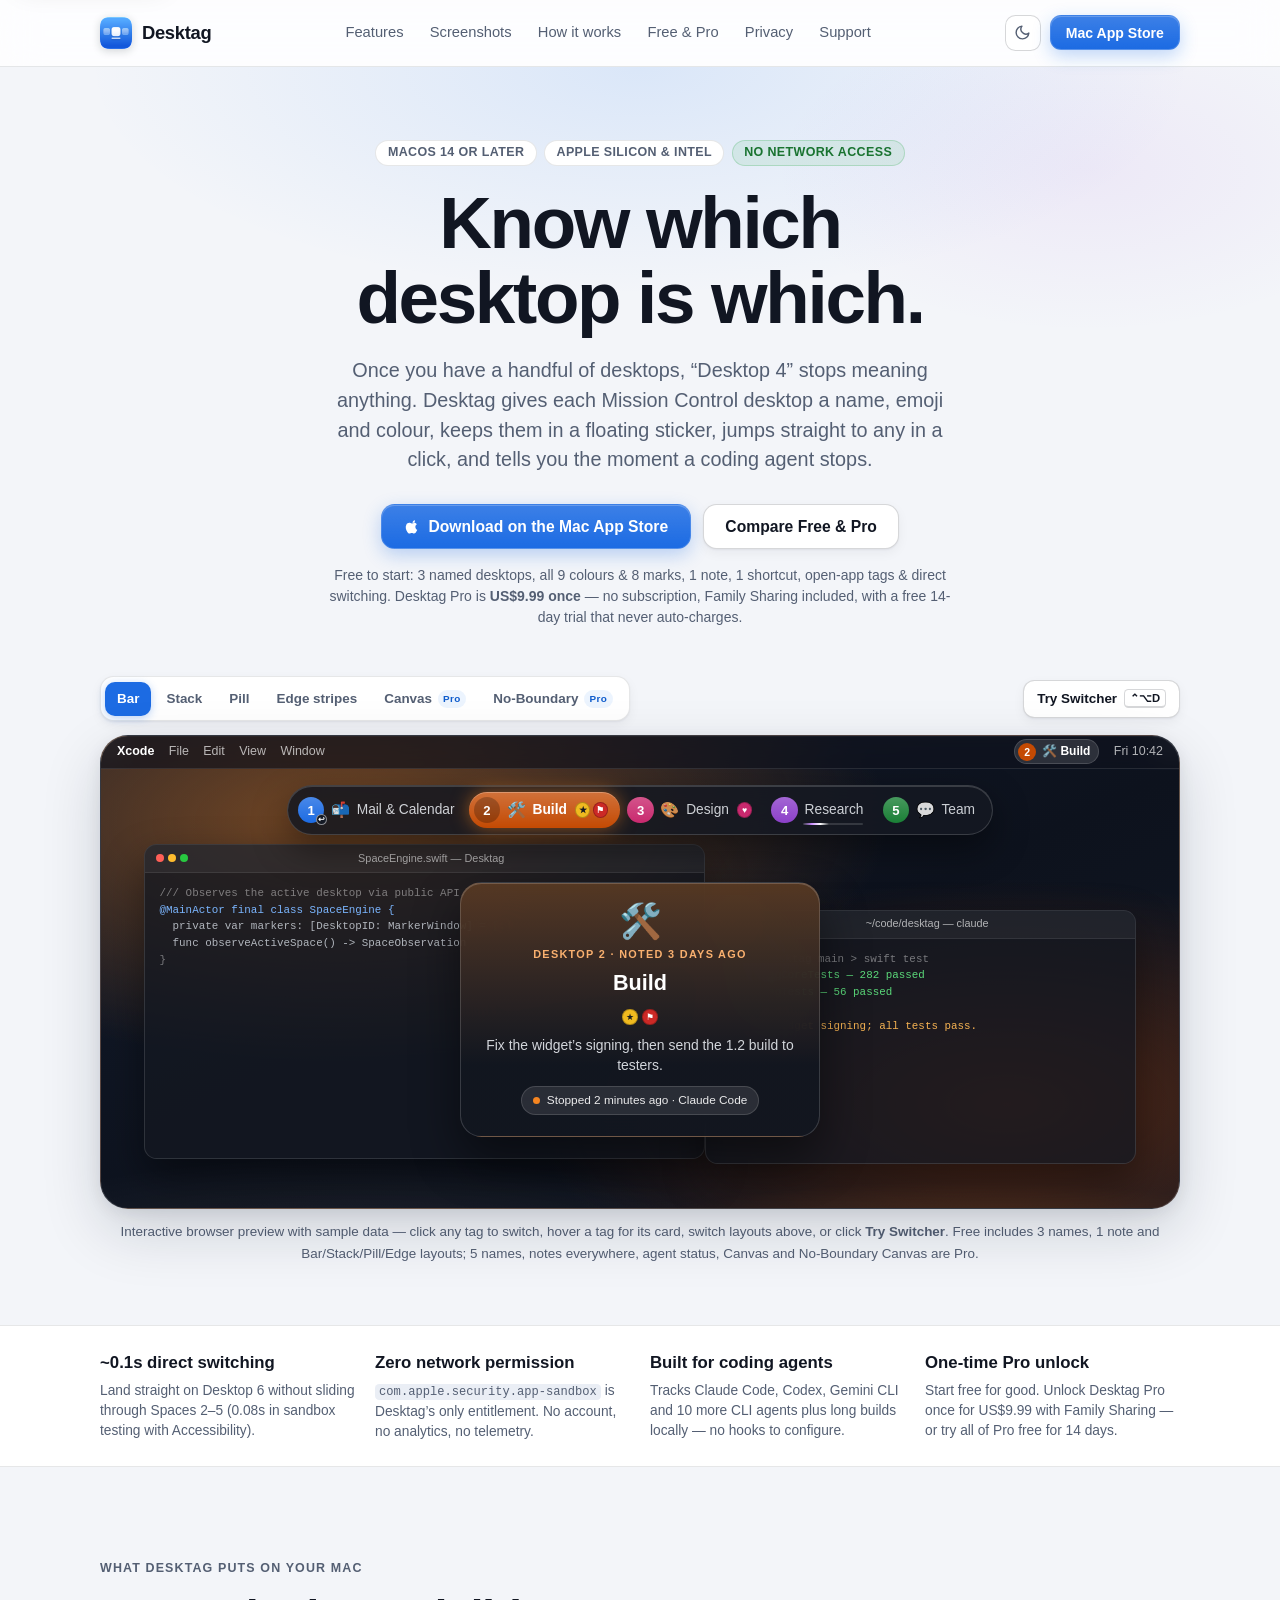
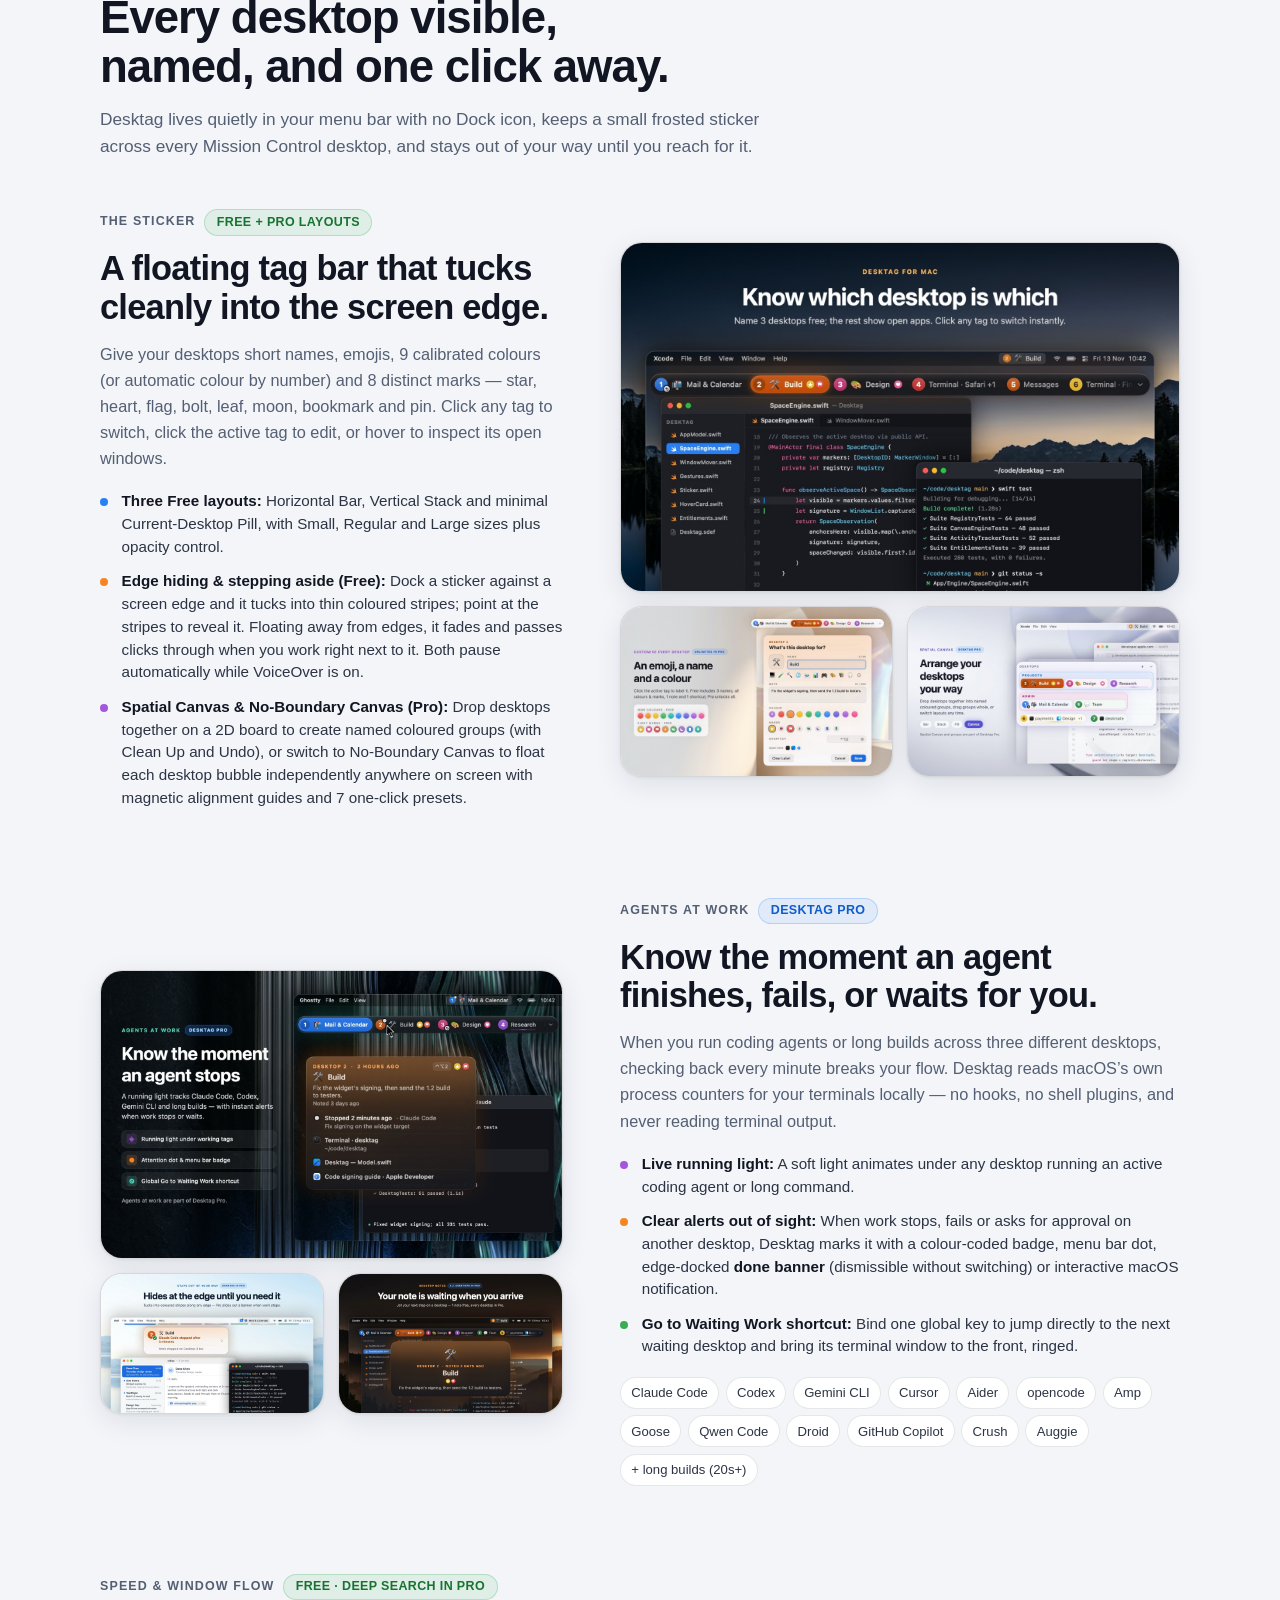
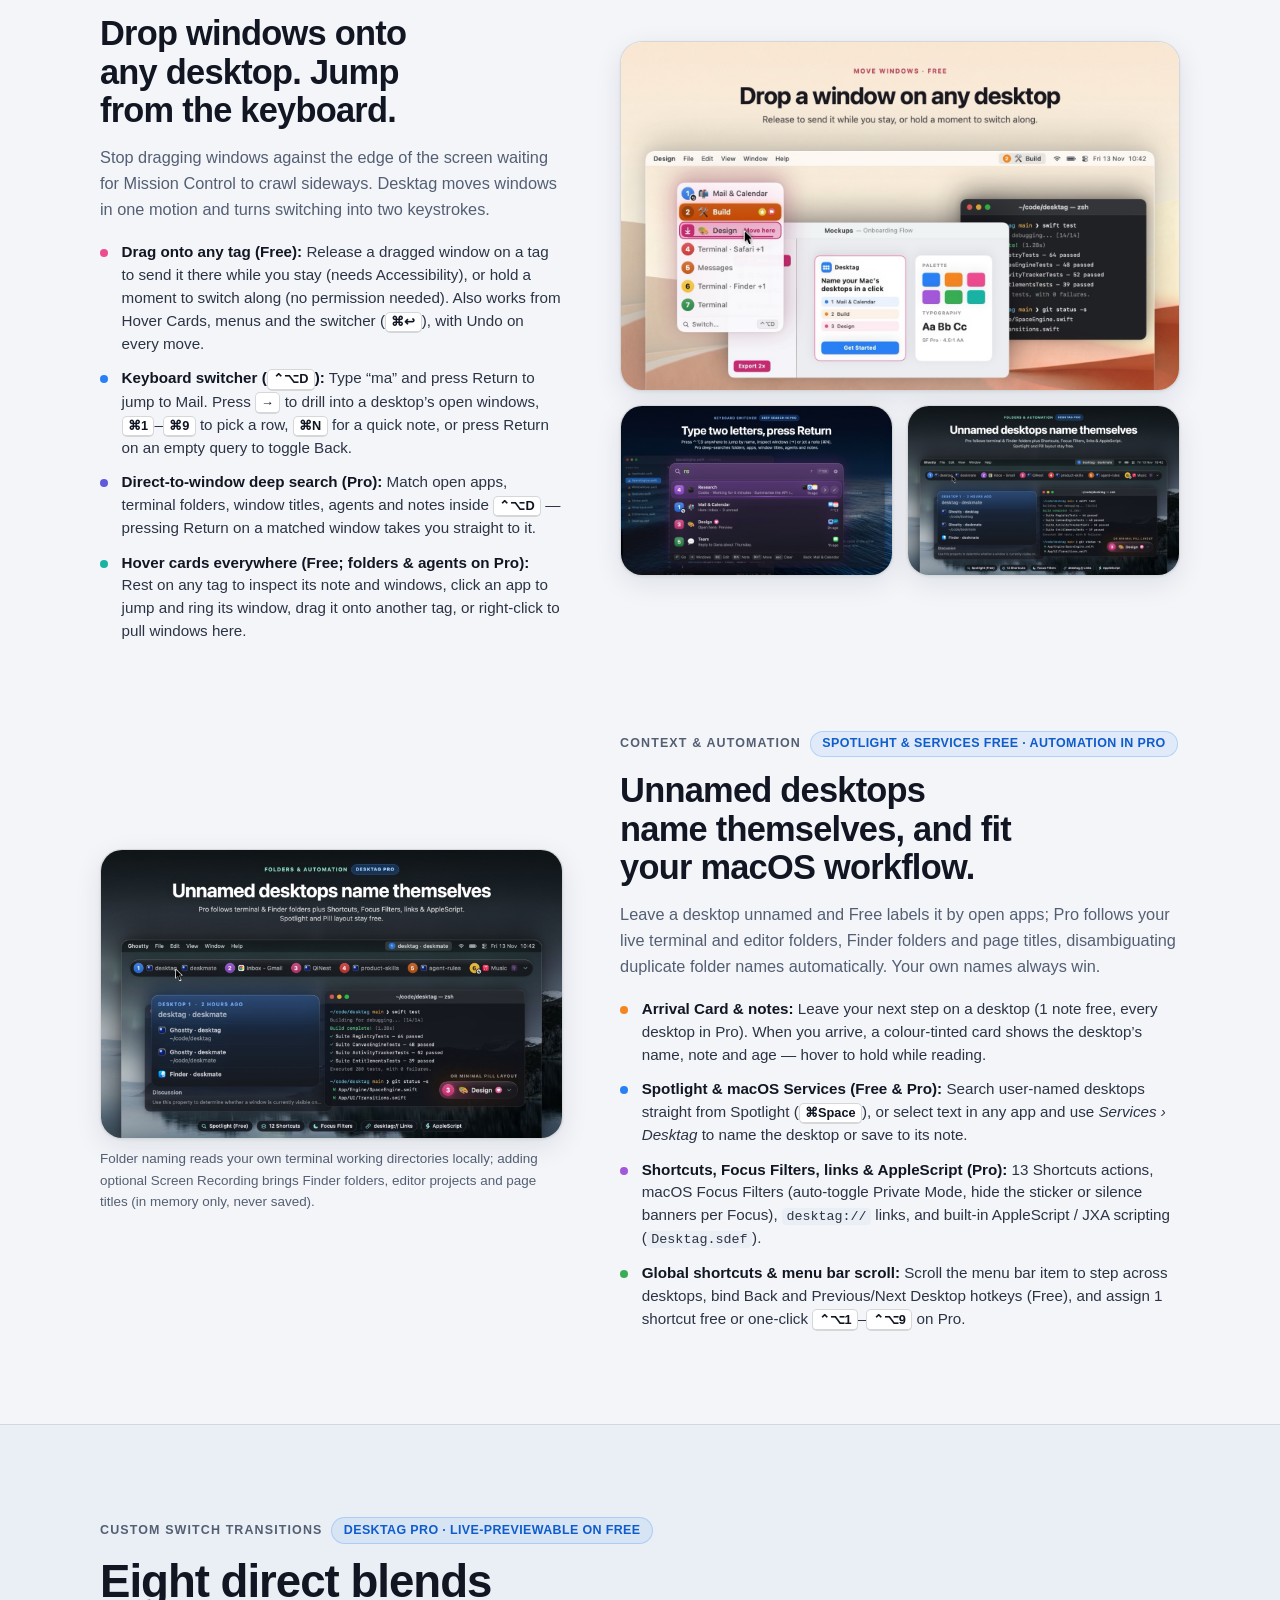
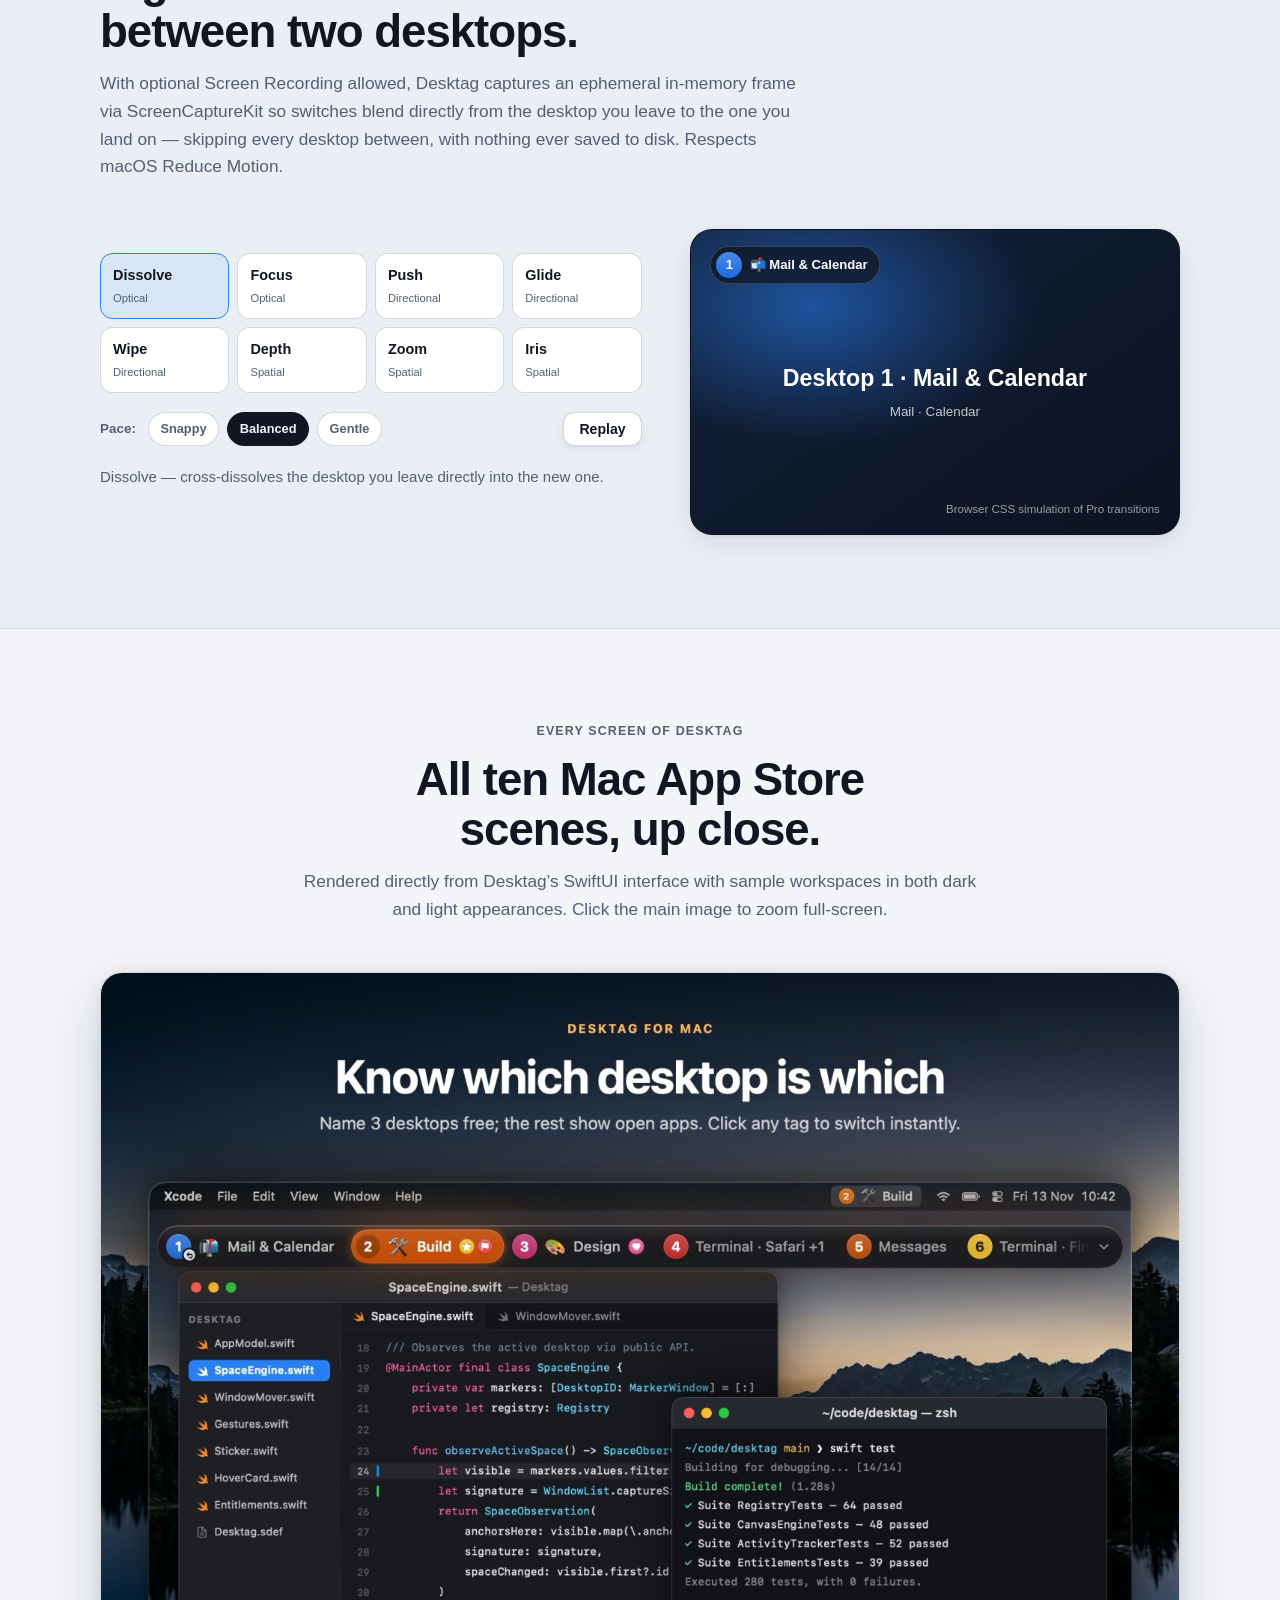
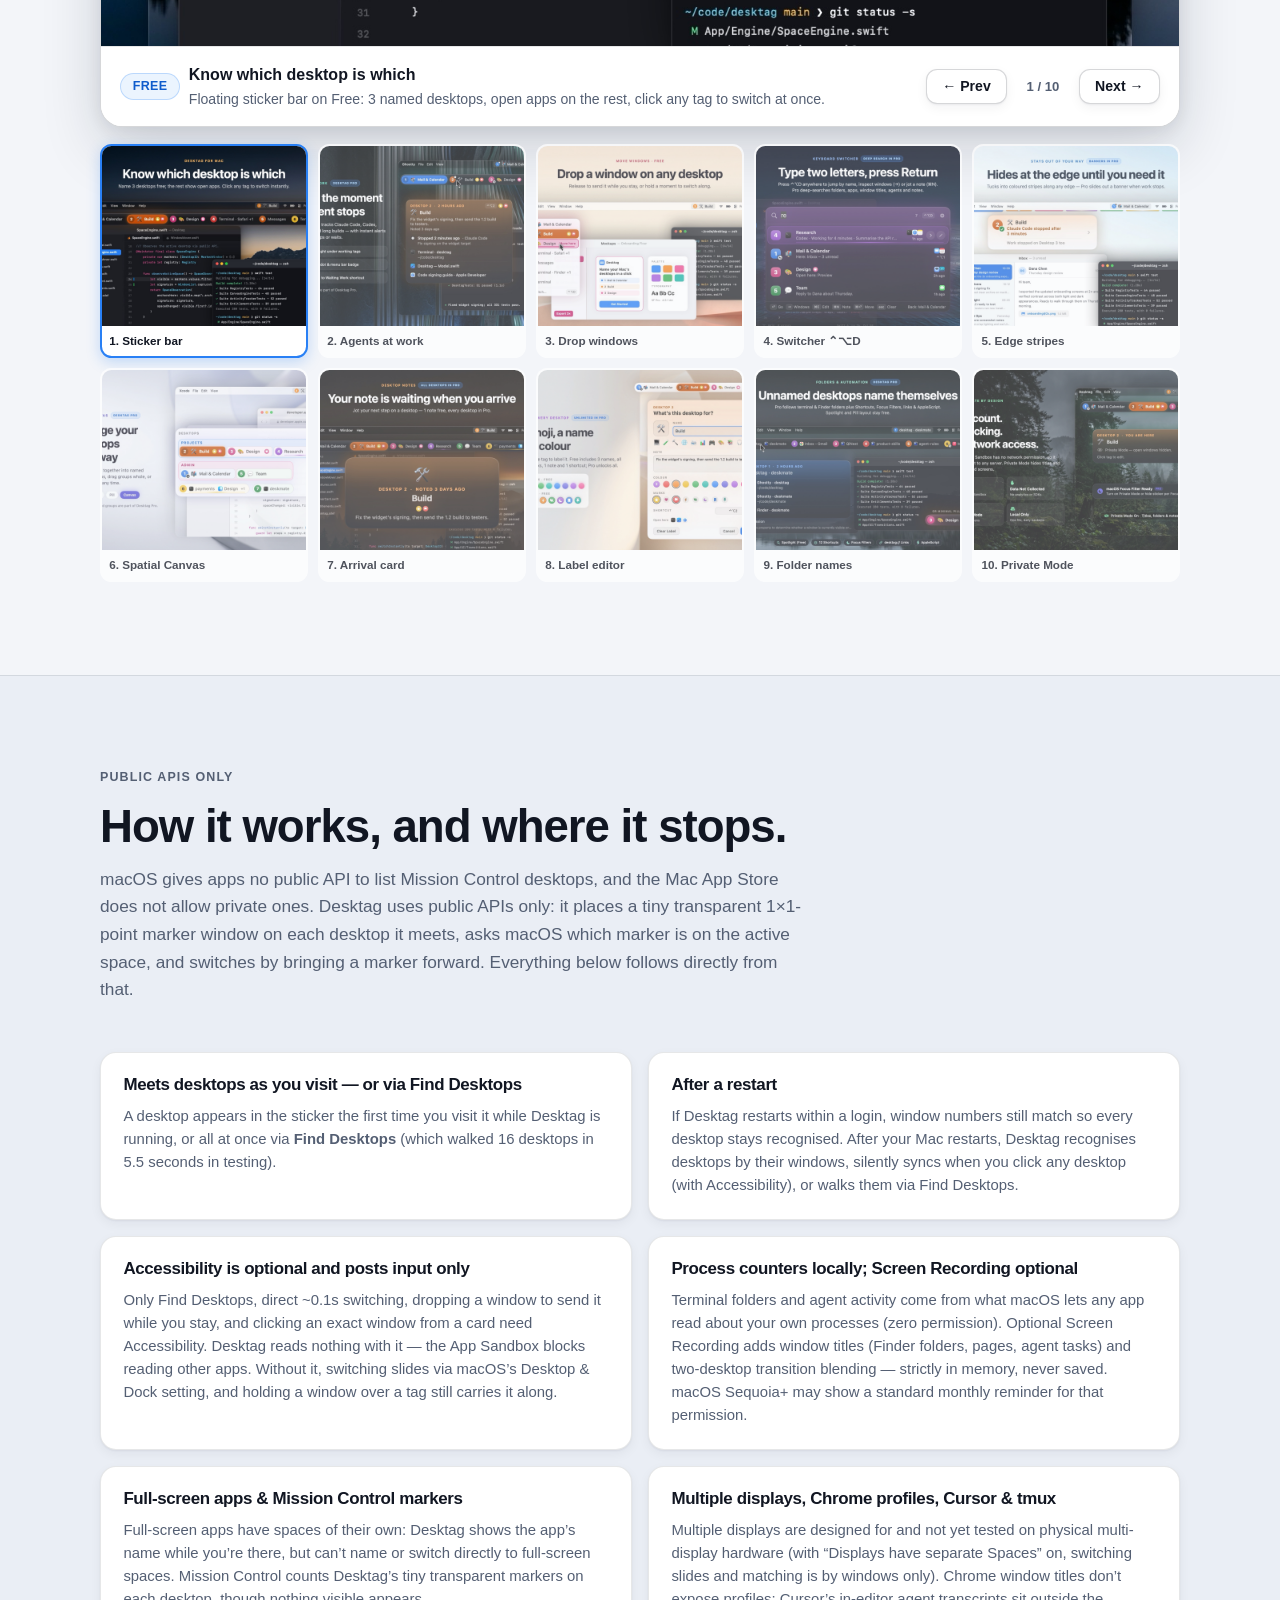
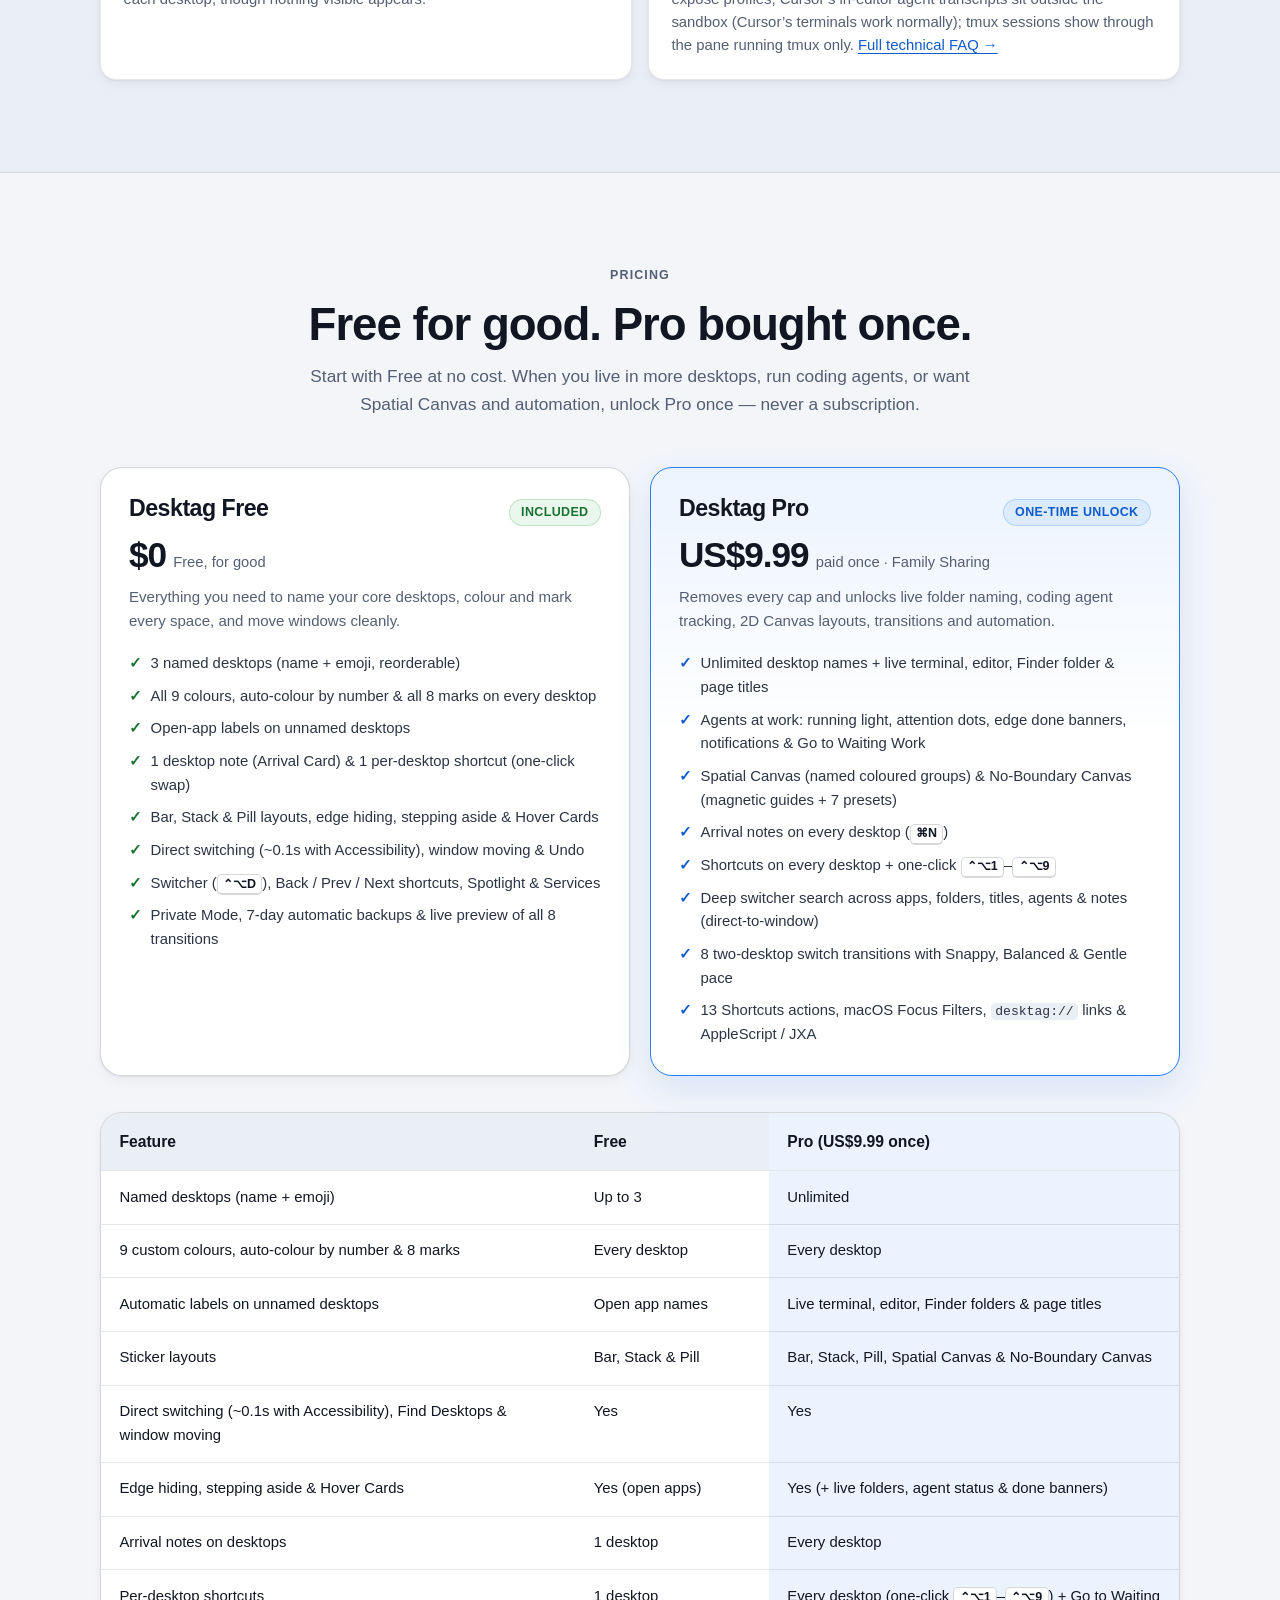
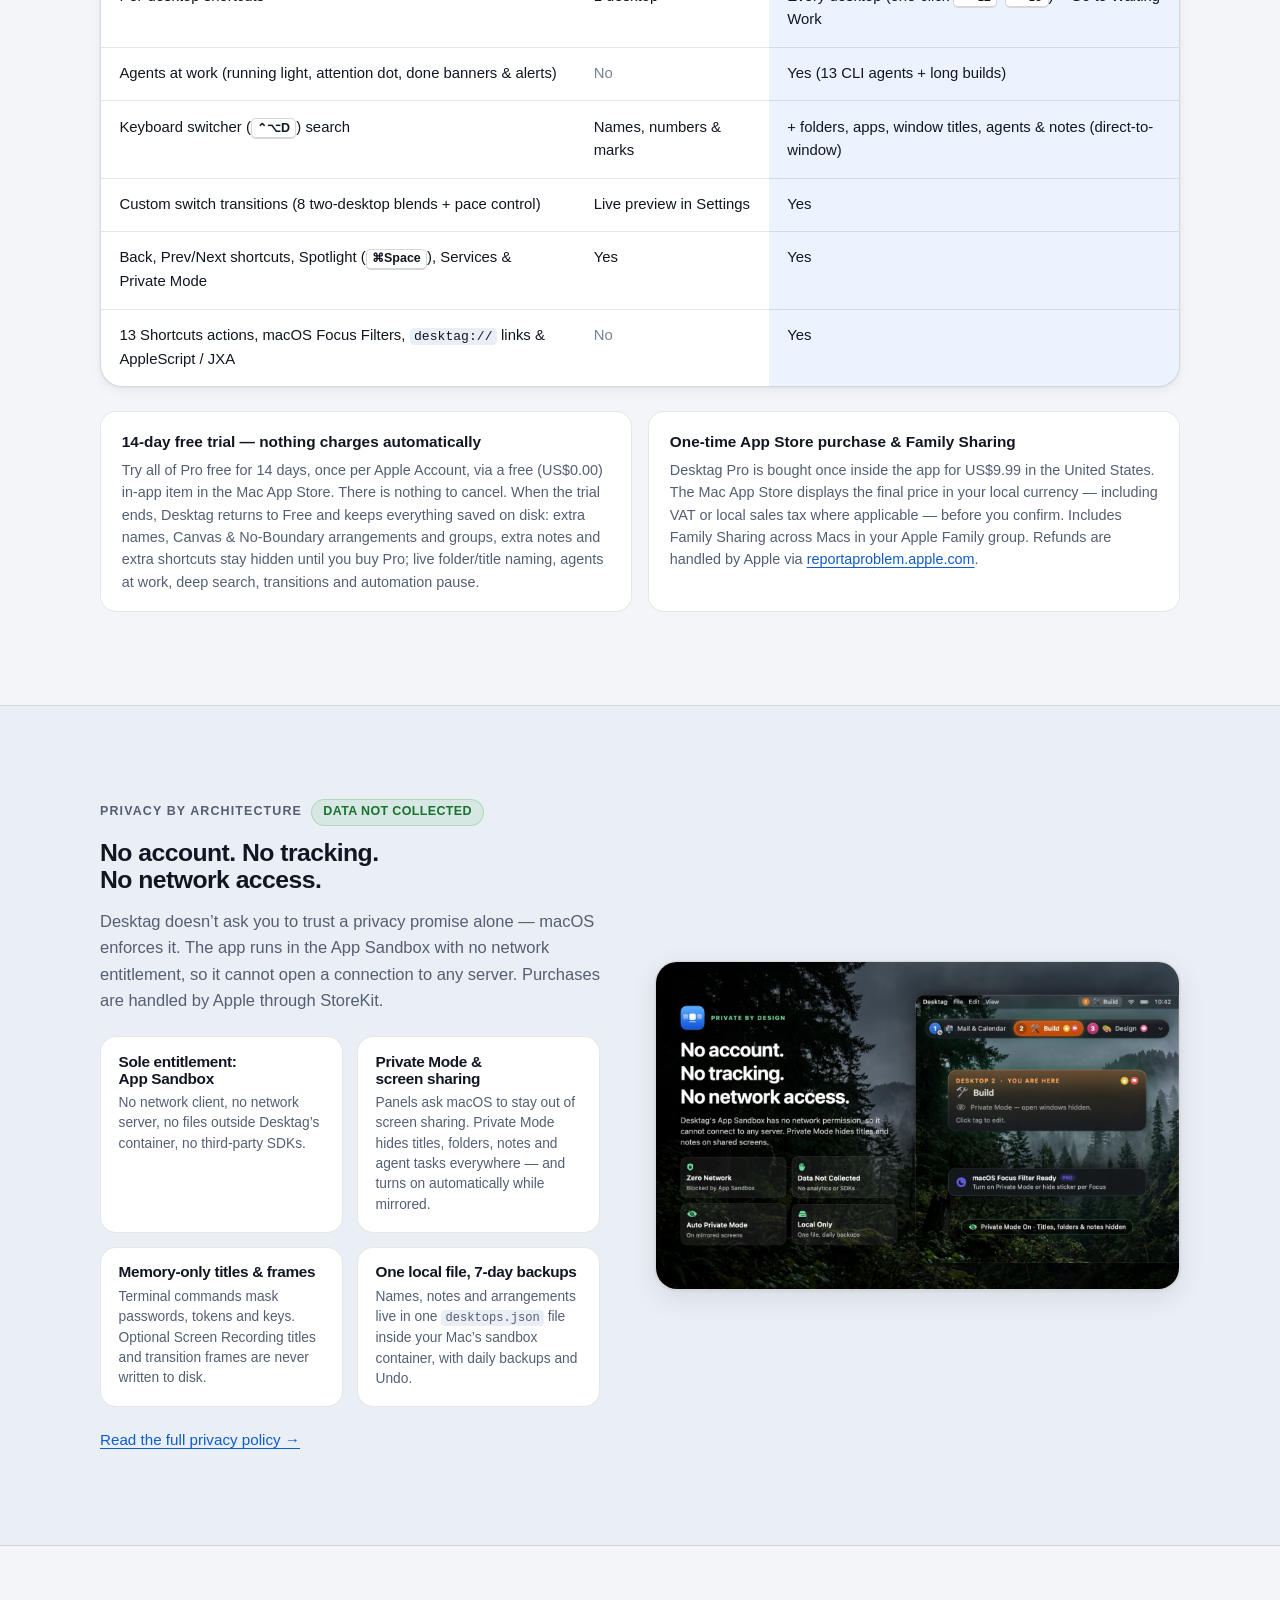
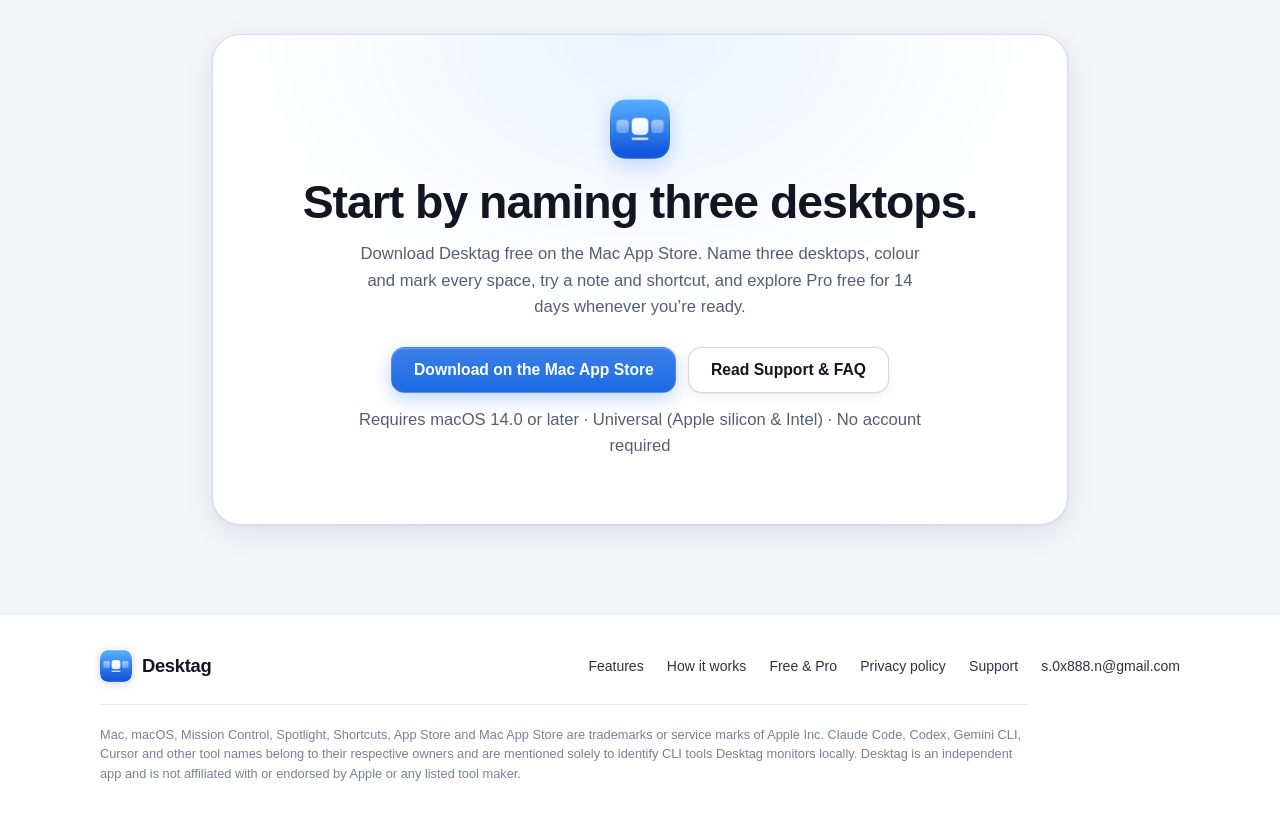
==== commit c06ce6c7: "Configure support email s.0x888.n@gmail.com" ====
--- a/index.html
+++ b/index.html
@@ -6,18 +6,18 @@
 <title>Desktag — Name your Mac’s desktops and jump to any in a click</title>
 <meta name="description" content="Desktag names your Mac’s Mission Control desktops, keeps them in a small floating sticker, switches in a click, tracks coding agents at work, and moves windows between desktops. For macOS 14 or later.">
 <meta property="og:type" content="website">
-<meta property="og:url" content="SITE_URL/">
+<meta property="og:url" content="https://x0x888.github.io/desktag/">
 <meta property="og:title" content="Desktag — Name your Mac’s desktops">
 <meta property="og:description" content="Name your Mac’s Mission Control desktops, switch directly without the slide, drop windows onto any desktop, and see the moment coding agents finish or wait.">
-<meta property="og:image" content="SITE_URL/assets/og.jpg">
+<meta property="og:image" content="https://x0x888.github.io/desktag/assets/og.jpg">
 <meta property="og:image:width" content="1200">
 <meta property="og:image:height" content="630">
 <meta property="og:image:alt" content="Desktag floating sticker across macOS desktops naming Mail &amp; Calendar, Build, Design and open apps">
 <meta name="twitter:card" content="summary_large_image">
 <meta name="twitter:title" content="Desktag — Name your Mac’s desktops">
 <meta name="twitter:description" content="Name your Mac’s desktops, switch directly in a click, drop windows onto any desktop, and track coding agents at work.">
-<meta name="twitter:image" content="SITE_URL/assets/og.jpg">
-<link rel="canonical" href="SITE_URL/">
+<meta name="twitter:image" content="https://x0x888.github.io/desktag/assets/og.jpg">
+<link rel="canonical" href="https://x0x888.github.io/desktag/">
 <link rel="icon" type="image/png" href="assets/favicon.png">
 <link rel="apple-touch-icon" href="assets/apple-touch-icon.png">
 <link rel="stylesheet" href="assets/css/styles.css">
@@ -26,8 +26,8 @@
   "@context": "https://schema.org",
   "@type": "SoftwareApplication",
   "name": "Desktag",
-  "url": "SITE_URL/",
-  "image": "SITE_URL/assets/og.jpg",
+  "url": "https://x0x888.github.io/desktag/",
+  "image": "https://x0x888.github.io/desktag/assets/og.jpg",
   "softwareVersion": "1.0.0",
   "operatingSystem": "macOS 14.0 or later",
   "applicationCategory": "ProductivityApplication",
@@ -901,7 +901,7 @@
         <li><a href="#pro">Free &amp; Pro</a></li>
         <li><a href="privacy.html">Privacy policy</a></li>
         <li><a href="support.html">Support</a></li>
-        <li><a href="mailto:SUPPORT_EMAIL">SUPPORT_EMAIL</a></li>
+        <li><a href="mailto:s.0x888.n@gmail.com">s.0x888.n@gmail.com</a></li>
       </ul>
     </div>
     <p class="footer-legal">
